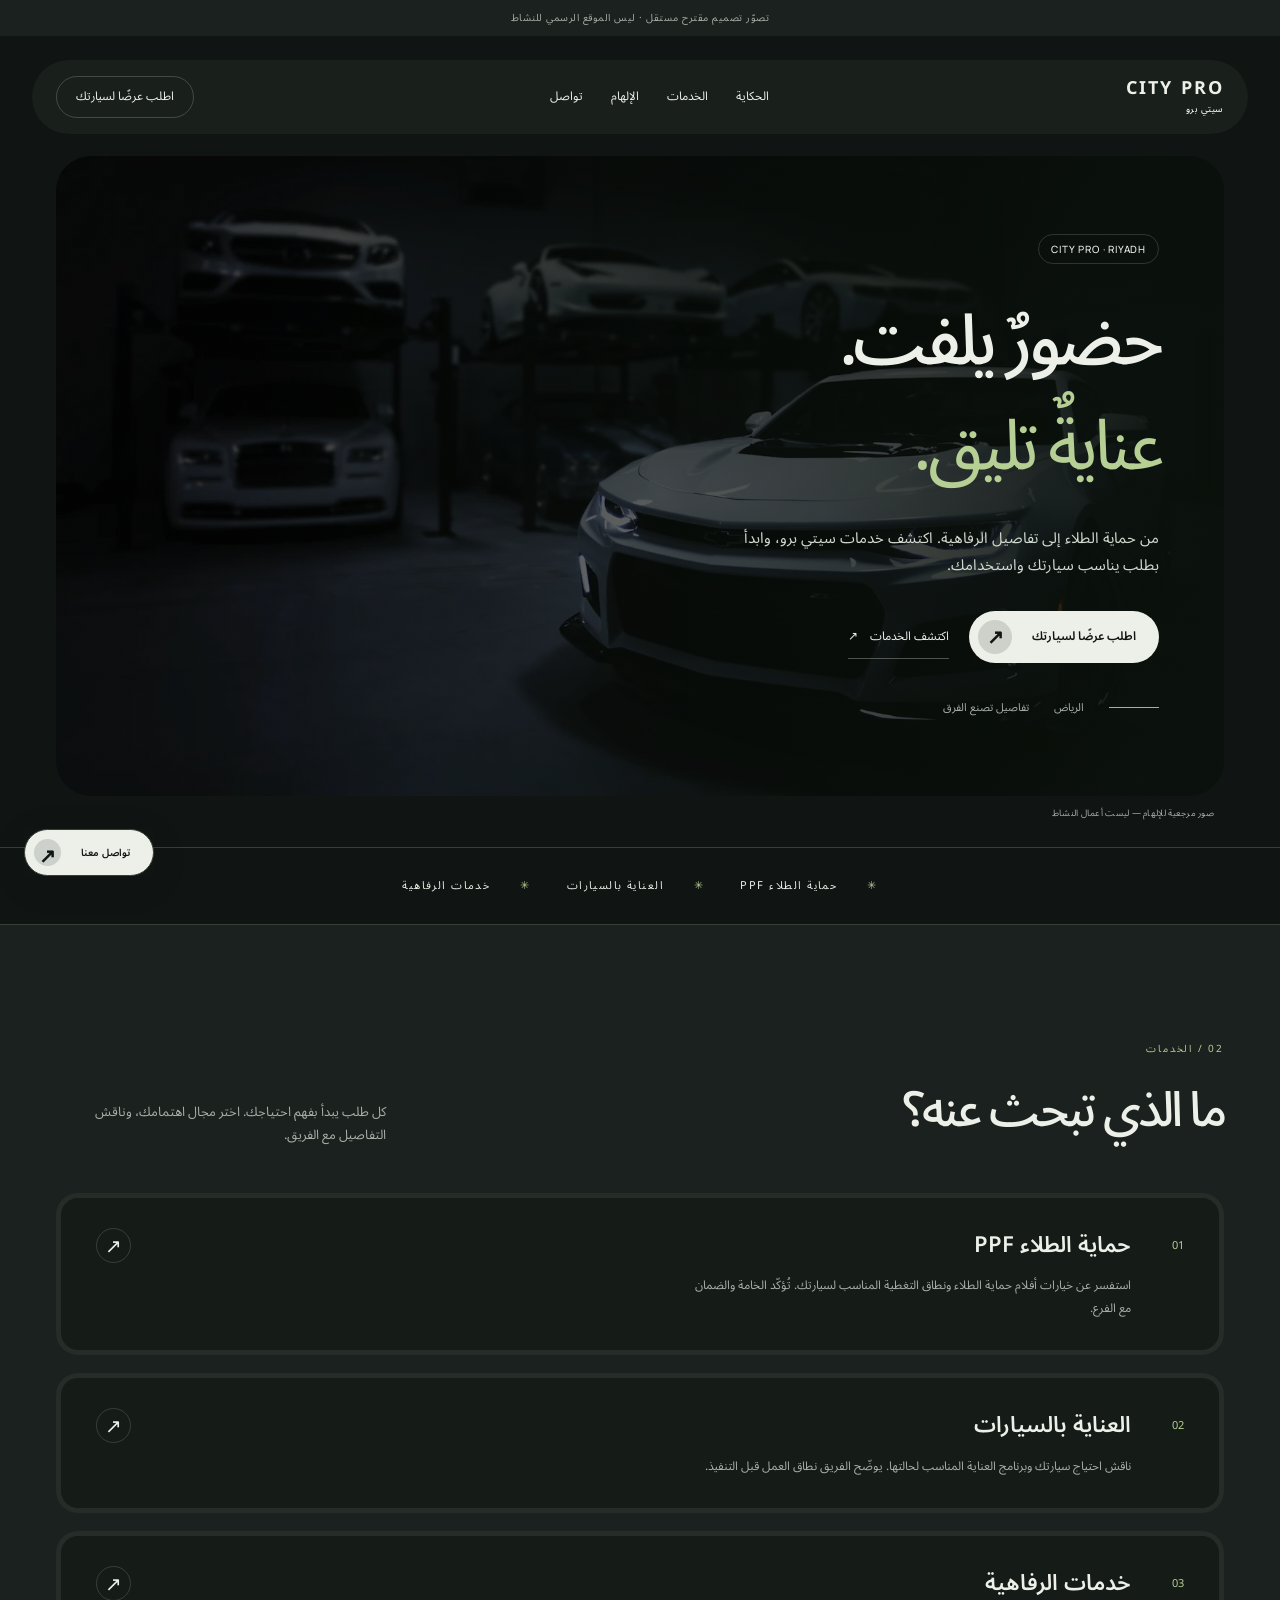
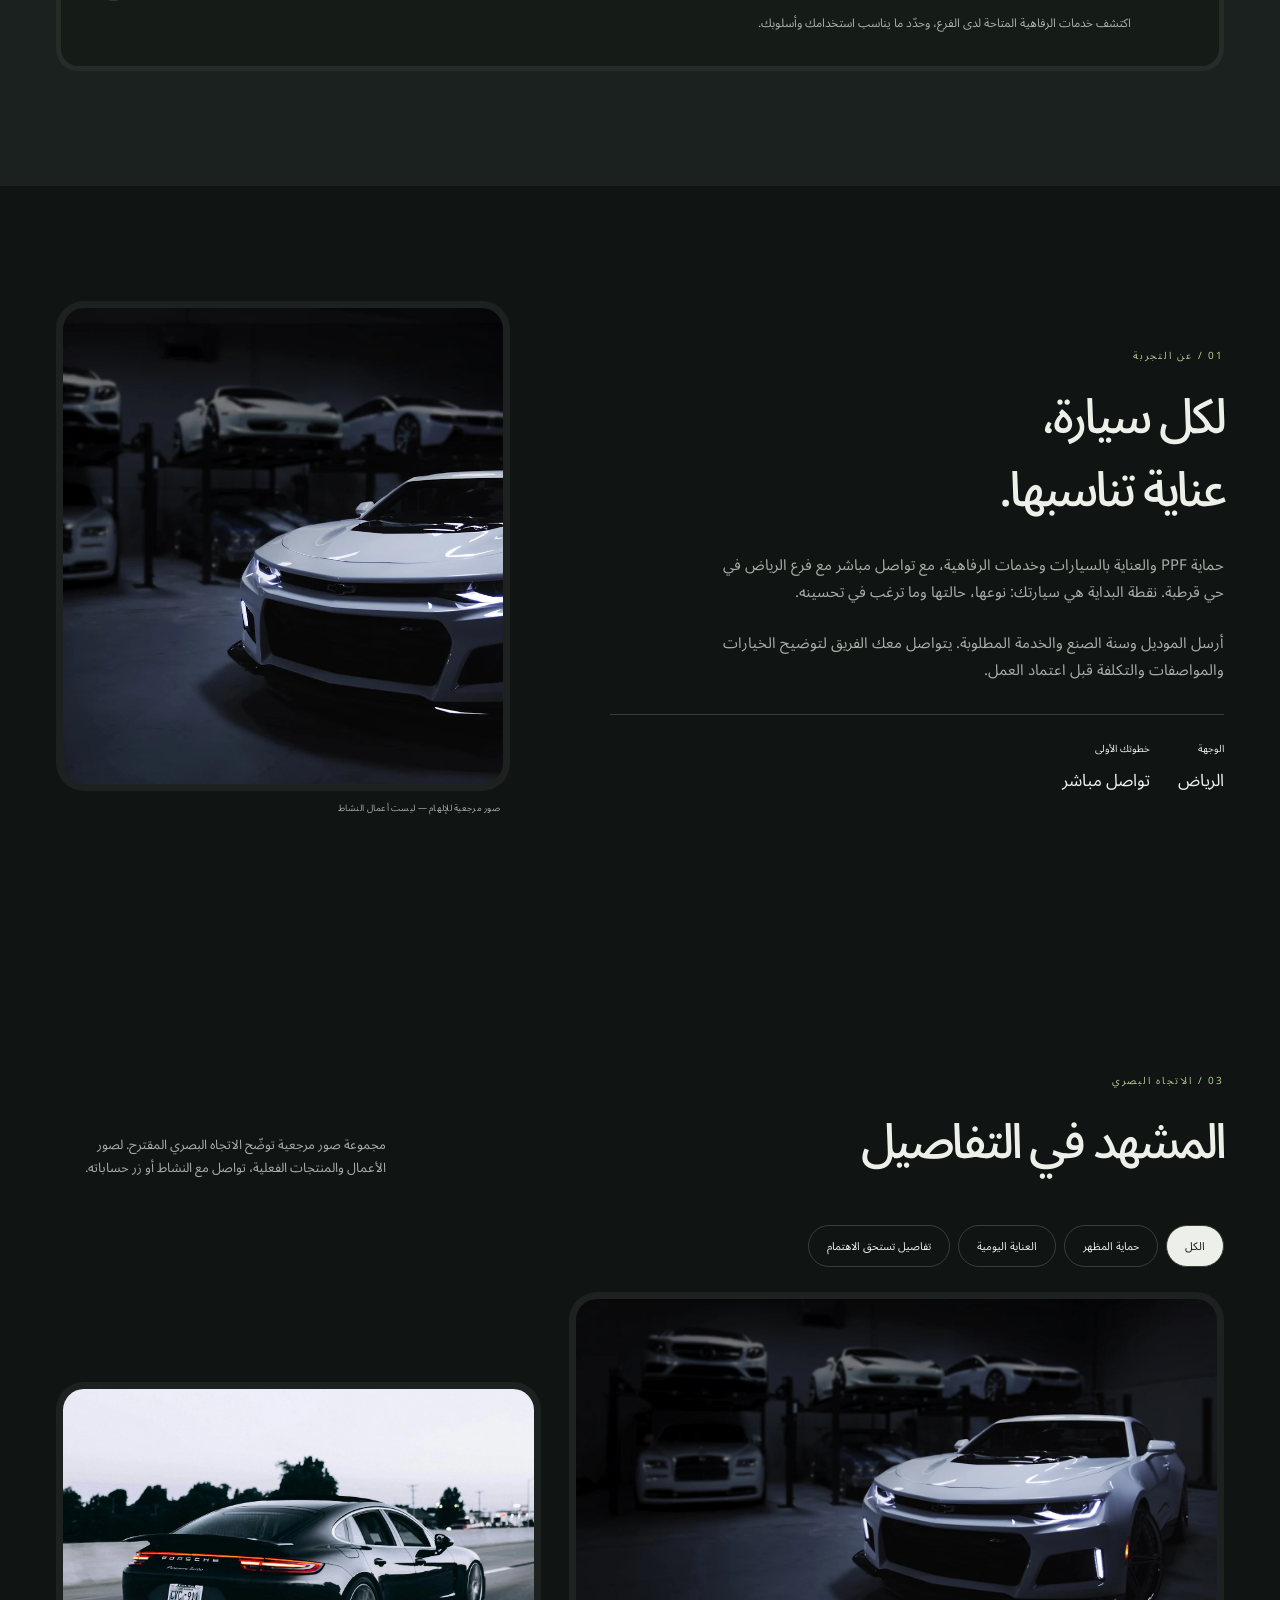
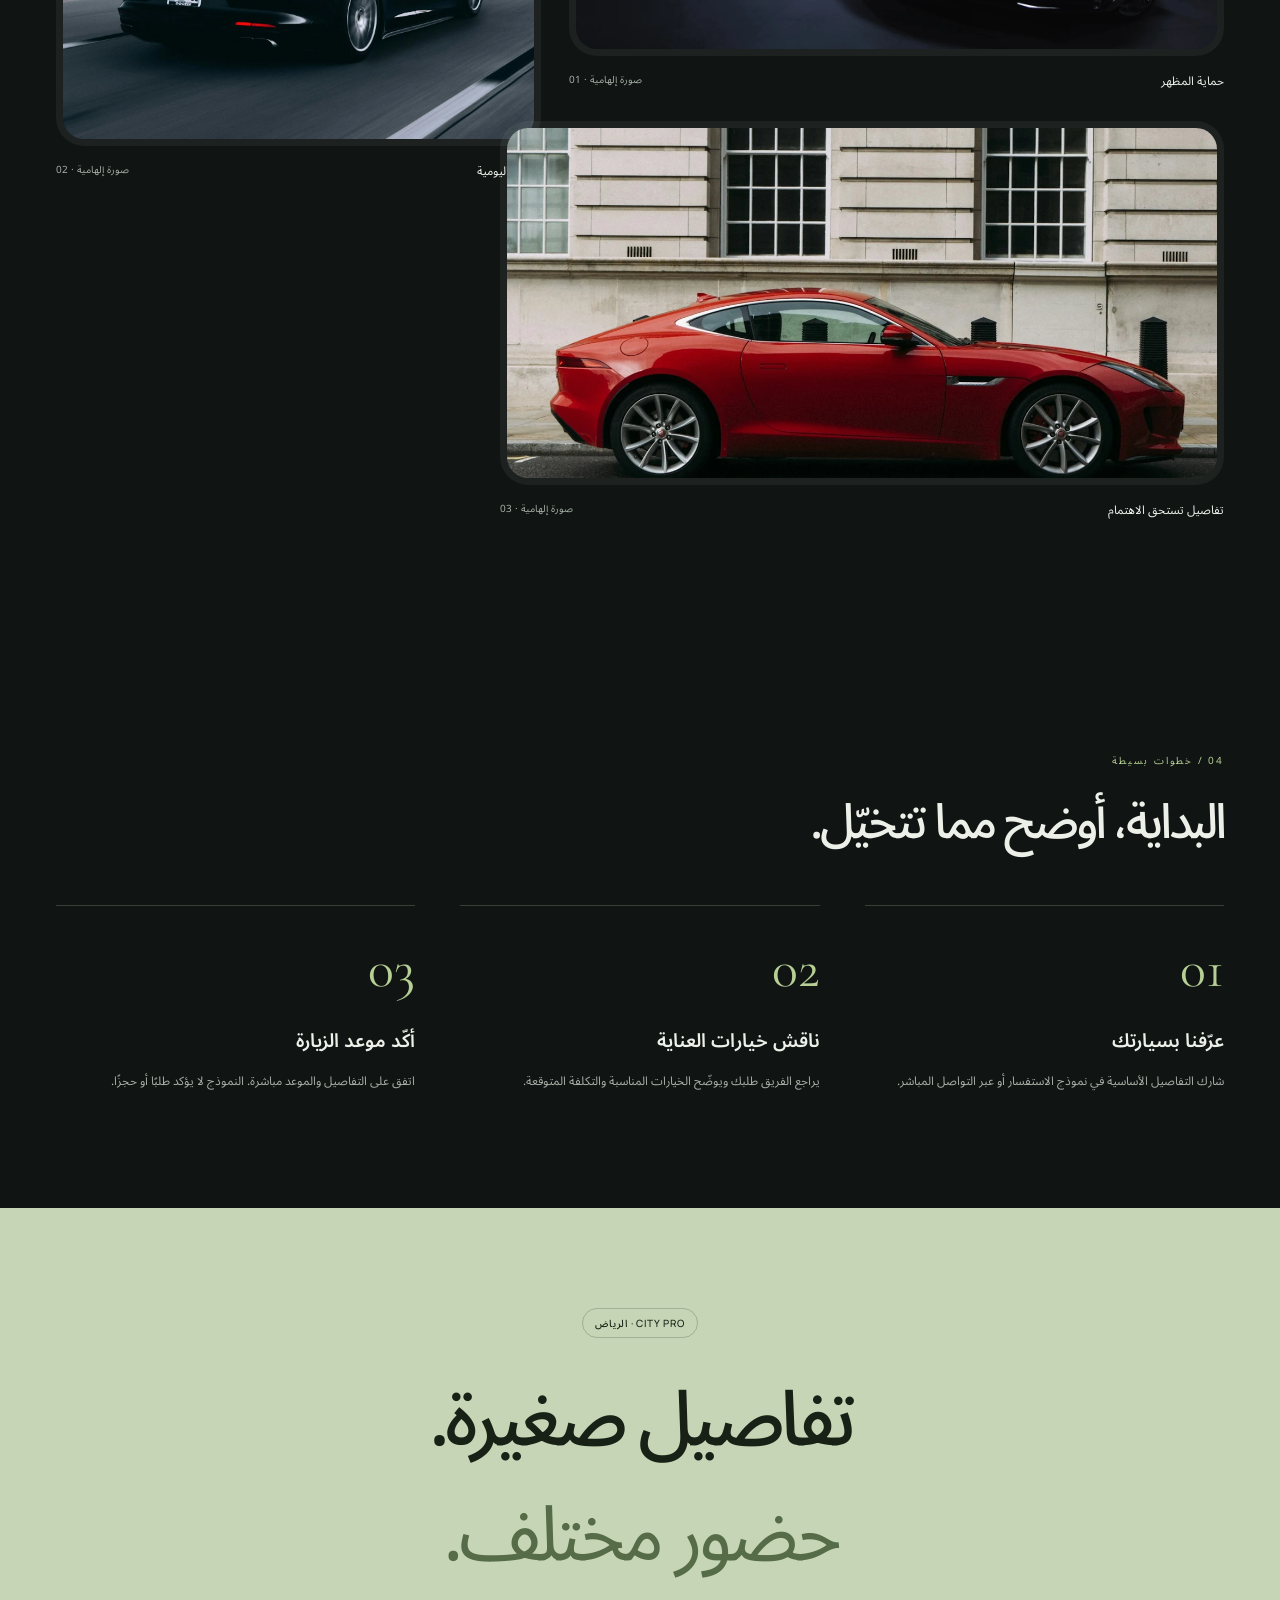
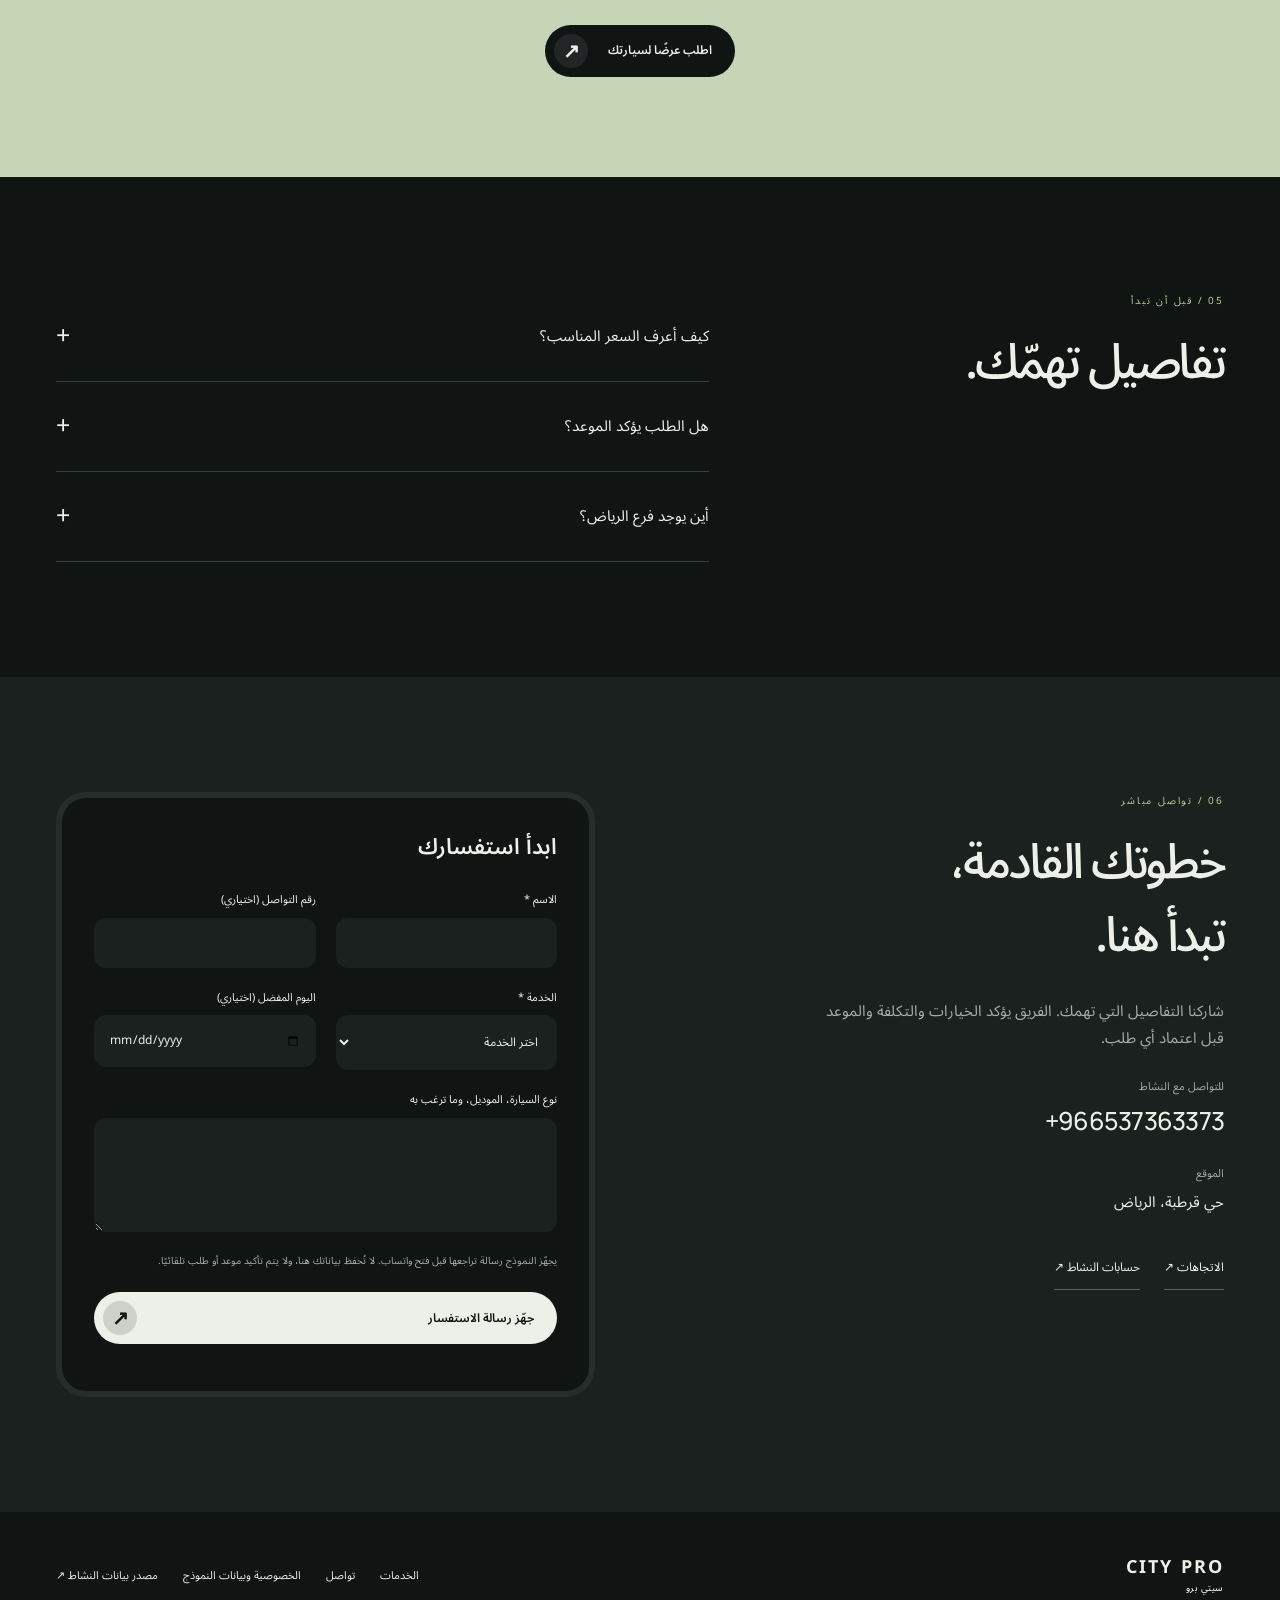
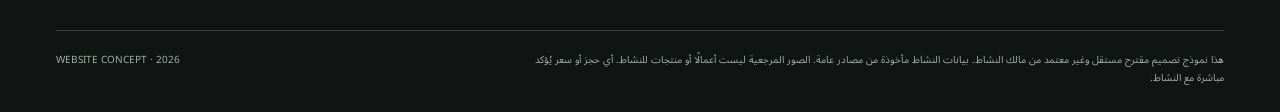
==== index.html @ cb714beb "Build premium independent website concept" ====
<!doctype html><html lang="ar" dir="rtl"><head><meta charset="utf-8"><meta name="viewport" content="width=device-width,initial-scale=1"><meta name="robots" content="noindex,nofollow"><title>سيتي برو | الرياض — تصور الموقع</title><meta name="description" content="من حماية الطلاء إلى تفاصيل الرفاهية. اكتشف خدمات سيتي برو، وابدأ بطلب يناسب سيارتك واستخدامك."><meta name="theme-color" content="#f2eee7"><meta property="og:title" content="سيتي برو — تصور الموقع"><meta property="og:description" content="من حماية الطلاء إلى تفاصيل الرفاهية. اكتشف خدمات سيتي برو، وابدأ بطلب يناسب سيارتك واستخدامك."><meta property="og:image" content="https://az212z.github.io/citypro-riyadh/assets/car-black.webp"><link rel="icon" href="favicon.svg" type="image/svg+xml"><link rel="stylesheet" href="style.css"><script src="app.js" defer></script></head><body class="city" dir="rtl"><a class="skip" href="#main">انتقل للمحتوى</a><div class="preview">تصوّر تصميم مقترح مستقل · ليس الموقع الرسمي للنشاط</div><header class="nav"><a class="brand" href="./">CITY PRO<small>سيتي برو</small></a><nav class="links" id="site-menu" aria-label="القائمة الرئيسية"><a href="#about">الحكاية</a><a href="#services">الخدمات</a><a href="#gallery">الإلهام</a><a href="#contact">تواصل</a></nav><a class="nav-cta" href="#contact">اطلب عرضًا لسيارتك</a><button class="menu-toggle" aria-label="القائمة" aria-controls="site-menu" aria-expanded="false"><span></span><span></span></button></header><main id="main"><section class="hero wrap"><div class="cinema"><img src="assets/car-black.webp" alt="صور مرجعية للإلهام — ليست أعمال النشاط" width="1600" height="945" fetchpriority="high"><div class="hero-copy"><span class="eyebrow">CITY PRO · RIYADH</span><h1>حضورٌ يلفت.<br><em>عنايةٌ تليق.</em></h1><p>من حماية الطلاء إلى تفاصيل الرفاهية. اكتشف خدمات سيتي برو، وابدأ بطلب يناسب سيارتك واستخدامك.</p><div class="actions"><a class="button " href="#contact" >اطلب عرضًا لسيارتك<span class="arrow" aria-hidden="true">↗</span></a><a class="text-link" href="#services">اكتشف الخدمات<span aria-hidden="true">↗</span></a></div><div class="hero-index">الرياض<span>تفاصيل تصنع الفرق</span></div></div></div><small class="image-note">صور مرجعية للإلهام — ليست أعمال النشاط</small></section><div class="ticker"><span>حماية الطلاء PPF</span><span>العناية بالسيارات</span><span>خدمات الرفاهية</span></div><section class="section services" id="services"><div class="wrap"><div class="section-head reveal"><div><span class="section-no">02 / الخدمات</span><h2>ما الذي تبحث عنه؟</h2></div><p>كل طلب يبدأ بفهم احتياجك. اختر مجال اهتمامك، وناقش التفاصيل مع الفريق.</p></div><div class="service-list"><div class="service-shell reveal"><a class="service-card" href="#contact" data-service="حماية الطلاء PPF"><span class="service-num">01</span><div><h3>حماية الطلاء PPF</h3><p>استفسر عن خيارات أفلام حماية الطلاء ونطاق التغطية المناسب لسيارتك. تُؤكّد الخامة والضمان مع الفرع.</p></div><span class="service-go" aria-hidden="true">↗</span></a></div><div class="service-shell reveal"><a class="service-card" href="#contact" data-service="العناية بالسيارات"><span class="service-num">02</span><div><h3>العناية بالسيارات</h3><p>ناقش احتياج سيارتك وبرنامج العناية المناسب لحالتها. يوضّح الفريق نطاق العمل قبل التنفيذ.</p></div><span class="service-go" aria-hidden="true">↗</span></a></div><div class="service-shell reveal"><a class="service-card" href="#contact" data-service="خدمات الرفاهية"><span class="service-num">03</span><div><h3>خدمات الرفاهية</h3><p>اكتشف خدمات الرفاهية المتاحة لدى الفرع، وحدّد ما يناسب استخدامك وأسلوبك.</p></div><span class="service-go" aria-hidden="true">↗</span></a></div></div></div></section><section class="section wrap about" id="about"><div class="about-copy reveal"><span class="section-no">01 / عن التجربة</span><h2>لكل سيارة،<br>عناية تناسبها.</h2><p>حماية PPF والعناية بالسيارات وخدمات الرفاهية، مع تواصل مباشر مع فرع الرياض في حي قرطبة. نقطة البداية هي سيارتك: نوعها، حالتها وما ترغب في تحسينه.</p><p>أرسل الموديل وسنة الصنع والخدمة المطلوبة. يتواصل معك الفريق لتوضيح الخيارات والمواصفات والتكلفة قبل اعتماد العمل.</p><div class="micro"><div>الوجهة<span>الرياض</span></div><div>خطوتك الأولى<span>تواصل مباشر</span></div></div></div><div class="reveal"><div class="bezel about-image"><div class="frame"><img src="assets/car-black.webp" alt="صور مرجعية للإلهام — ليست أعمال النشاط" width="1600" height="1100" loading=lazy decoding="async"></div></div><small class="image-note">صور مرجعية للإلهام — ليست أعمال النشاط</small></div></section><section class="section wrap" id="gallery"><div class="section-head reveal"><div><span class="section-no">03 / الاتجاه البصري</span><h2>المشهد في التفاصيل</h2></div><p>مجموعة صور مرجعية توضّح الاتجاه البصري المقترح. لصور الأعمال والمنتجات الفعلية، تواصل مع النشاط أو زر حساباته.</p></div><div class="gallery-filter"><button class="filter" data-filter="all" aria-pressed="true">الكل</button><button class="filter" data-filter="0" aria-pressed="false">حماية المظهر</button><button class="filter" data-filter="1" aria-pressed="false">العناية اليومية</button><button class="filter" data-filter="2" aria-pressed="false">تفاصيل تستحق الاهتمام</button></div><div class="gallery-grid"><article class="gallery-card reveal" data-category="0"><button type="button" data-lightbox data-caption="حماية المظهر" aria-label="تكبير صورة حماية المظهر"><img src="assets/car-black.webp" alt="حماية المظهر — صور مرجعية للإلهام — ليست أعمال النشاط" width="1600" height="1100" loading="lazy" decoding="async"></button><div class="gallery-caption">حماية المظهر<span>صورة إلهامية · 01</span></div></article><article class="gallery-card reveal" data-category="1"><button type="button" data-lightbox data-caption="العناية اليومية" aria-label="تكبير صورة العناية اليومية"><img src="assets/car-road.webp" alt="العناية اليومية — صور مرجعية للإلهام — ليست أعمال النشاط" width="1600" height="1100" loading="lazy" decoding="async"></button><div class="gallery-caption">العناية اليومية<span>صورة إلهامية · 02</span></div></article><article class="gallery-card reveal" data-category="2"><button type="button" data-lightbox data-caption="تفاصيل تستحق الاهتمام" aria-label="تكبير صورة تفاصيل تستحق الاهتمام"><img src="assets/car-detail.webp" alt="تفاصيل تستحق الاهتمام — صور مرجعية للإلهام — ليست أعمال النشاط" width="1600" height="1100" loading="lazy" decoding="async"></button><div class="gallery-caption">تفاصيل تستحق الاهتمام<span>صورة إلهامية · 03</span></div></article></div></section><section class="section wrap"><div class="section-head reveal"><div><span class="section-no">04 / خطوات بسيطة</span><h2>البداية، أوضح مما تتخيّل.</h2></div></div><div class="process-grid"><article class="step reveal"><strong>01</strong><h3>عرّفنا بسيارتك</h3><p>شارك التفاصيل الأساسية في نموذج الاستفسار أو عبر التواصل المباشر.</p></article><article class="step reveal"><strong>02</strong><h3>ناقش خيارات العناية</h3><p>يراجع الفريق طلبك ويوضّح الخيارات المناسبة والتكلفة المتوقعة.</p></article><article class="step reveal"><strong>03</strong><h3>أكّد موعد الزيارة</h3><p>اتفق على التفاصيل والموعد مباشرة. النموذج لا يؤكد طلبًا أو حجزًا.</p></article></div></section><section class="statement"><div class="wrap reveal"><span class="eyebrow">CITY PRO · الرياض</span><h2>تفاصيل صغيرة.<br><em>حضور مختلف.</em></h2><a class="button " href="#contact" >اطلب عرضًا لسيارتك<span class="arrow" aria-hidden="true">↗</span></a></div></section><section class="section wrap faq" id="questions"><div class="reveal"><span class="section-no">05 / قبل أن تبدأ</span><h2>تفاصيل تهمّك.</h2></div><div class="reveal"><details><summary>كيف أعرف السعر المناسب؟</summary><p>أرسل نوع السيارة والموديل والخدمة المطلوبة. يعتمد عرض السعر على حالة السيارة ونطاق العمل والخامات.</p></details><details><summary>هل الطلب يؤكد الموعد؟</summary><p>الطلب يبدأ محادثة مع الفريق فقط. يُؤكد الموعد والتكلفة من الفرع قبل الزيارة.</p></details><details><summary>أين يوجد فرع الرياض؟</summary><p>في حي قرطبة بالرياض. استخدم رابط الاتجاهات أو تواصل مع الفريق لتأكيد نقطة الوصول.</p></details></div></section><section class="section contact" id="contact"><div class="wrap contact-grid"><div class="contact-copy reveal"><span class="section-no">06 / تواصل مباشر</span><h2>خطوتك القادمة،<br>تبدأ هنا.</h2><p>شاركنا التفاصيل التي تهمك. الفريق يؤكد الخيارات والتكلفة والموعد قبل اعتماد أي طلب.</p><div class="contact-line"><small>للتواصل مع النشاط</small><a class="phone" href="tel:+966537363373">+966537363373</a></div><div class="contact-line"><small>الموقع</small>حي قرطبة، الرياض</div><div class="contact-meta"><a class="text-link" href="https://www.google.com/maps/search/?api=1&query=%D8%B3%D9%8A%D8%AA%D9%8A%20%D8%A8%D8%B1%D9%88%20%D8%AD%D9%8A%20%D9%82%D8%B1%D8%B7%D8%A8%D8%A9%D8%8C%20%D8%A7%D9%84%D8%B1%D9%8A%D8%A7%D8%B6" target="_blank" rel="noopener noreferrer">الاتجاهات ↗</a><a class="text-link" href="https://linktr.ee/citypro" target="_blank" rel="noopener noreferrer">حسابات النشاط ↗</a></div></div><div class="form-shell"><form data-phone="966537363373" data-business="سيتي برو"><h3>ابدأ استفسارك</h3><div class="form-fields"><label class="field">الاسم *<input name="name" autocomplete="name" required maxlength="80"></label><label class="field">رقم التواصل (اختياري)<input name="phone" type="tel" autocomplete="tel" inputmode="tel" maxlength="25" pattern="[+0-9٠-٩ ()-]{7,25}"></label><label class="field">الخدمة *<select name="service" required><option value="">اختر الخدمة</option><option>حماية الطلاء PPF</option><option>العناية بالسيارات</option><option>خدمات الرفاهية</option><option>أحتاج مساعدة في الاختيار</option></select></label><label class="field">اليوم المفضل (اختياري)<input type="date" name="date"></label><label class="field full">نوع السيارة، الموديل، وما ترغب به<textarea name="details" maxlength="1500" rows="4"></textarea></label></div><p class="form-note">يجهّز النموذج رسالة تراجعها قبل فتح واتساب. لا تُحفظ بياناتك هنا، ولا يتم تأكيد موعد أو طلب تلقائيًا.</p><button class="button form-submit" type="submit">جهّز رسالة الاستفسار<span class="arrow" aria-hidden="true">↗</span></button><p class="form-feedback" role="status" aria-live="polite"></p><div class="form-result" hidden><p class="message-preview" style="white-space:pre-line"></p><a class="button " href="https://wa.me/966537363373" target="_blank" rel="noopener noreferrer">فتح واتساب<span class="arrow" aria-hidden="true">↗</span></a></div></form></div></div></section></main><footer class="footer wrap"><div class="footer-top"><a class="brand" href="./">CITY PRO<small>سيتي برو</small></a><div class="footer-links"><a href="#services">الخدمات</a><a href="#contact">تواصل</a><a href="privacy.html">الخصوصية وبيانات النموذج</a><a href="https://linktr.ee/citypro" target="_blank" rel="noopener noreferrer">مصدر بيانات النشاط ↗</a></div></div><div class="footer-bottom"><p>هذا نموذج تصميم مقترح مستقل وغير معتمد من مالك النشاط. بيانات النشاط مأخوذة من مصادر عامة. الصور المرجعية ليست أعمالًا أو منتجات للنشاط. أي حجز أو سعر يُؤكد مباشرة مع النشاط.</p><span>WEBSITE CONCEPT · 2026</span></div></footer><div class="floating-contact"><a class="button " href="#contact" >تواصل معنا<span class="arrow" aria-hidden="true">↗</span></a></div><dialog class="lightbox" aria-label="عرض الصورة"><div class="lightbox-top"><span class="lightbox-label"></span><button class="close-dialog" aria-label="إغلاق">×</button></div><img alt=""></dialog></body></html>
---- style.css ----
@import url('assets/fonts/manrope.css');@import url('assets/fonts/arabic.css');@import url('assets/fonts/serif.css');
:root{--bg:#f6f3eb;--fg:#272b25;--muted:#65695e;--accent:#52634a;--surface:#eeece3;--line:#d4d7c8;--radius:32px;--body:'Manrope','Noto Sans Arabic',sans-serif;--heading:'Cormorant Garamond','Noto Sans Arabic',serif;--ease:cubic-bezier(.22,.68,0,1.02)}
*{box-sizing:border-box}html{scroll-behavior:smooth;scroll-padding-top:110px}body{margin:0;background:var(--bg);color:var(--fg);font:15px/1.8 var(--body);overflow-x:clip}body[dir=rtl]{font-family:'Noto Sans Arabic',sans-serif}button,input,textarea,select{font:inherit}button,a,input,select,textarea{-webkit-tap-highlight-color:transparent}a{color:inherit;text-decoration:none}img{display:block;max-width:100%;width:100%;height:100%;object-fit:cover}button{cursor:pointer;color:inherit}a,button{touch-action:manipulation}button:disabled{opacity:.5;cursor:default}::selection{background:var(--accent);color:var(--bg)}:focus-visible{outline:3px solid var(--accent);outline-offset:5px}h1,h2,h3,p{margin:0}h1,h2{font-family:var(--heading);font-weight:500;line-height:1.02;letter-spacing:-.045em}h1{font-size:clamp(60px,6.6vw,110px)}h2{font-size:clamp(42px,4.5vw,72px)}h3{font-size:22px;font-weight:600;line-height:1.6}em{font-weight:400;color:var(--accent)}[dir=rtl] h1,[dir=rtl] h2{font-family:'Noto Sans Arabic',sans-serif;letter-spacing:-.065em;font-weight:500;line-height:1.5}[dir=rtl] h1{font-size:clamp(44px,5vw,78px)}[dir=rtl] h2{font-size:clamp(32px,3.8vw,57px)}[dir=rtl] em{font-style:normal}p{color:var(--muted)}small{font-size:11px}.wrap{width:min(1280px,calc(100% - 112px));margin-inline:auto}.skip{position:fixed;top:-80px;left:20px;z-index:30;background:var(--fg);color:var(--bg);padding:12px}.skip:focus{top:20px}.preview{padding:9px 24px;text-align:center;font-size:10px;letter-spacing:.05em;background:var(--surface);color:var(--muted)}.nav{position:relative;z-index:10;display:flex;align-items:center;justify-content:space-between;gap:24px;width:min(1320px,calc(100% - 64px));margin:24px auto 0;padding:16px 24px;border-radius:50px;background:color-mix(in srgb,var(--surface) 82%,transparent)}.brand{font-size:18px;font-weight:700;letter-spacing:.12em;line-height:1.2;display:flex;flex-direction:column;gap:5px}.brand small{font-size:9px;font-weight:500;letter-spacing:.06em}.links{display:flex;gap:28px;font-size:12px}.links a{position:relative}.links a:after{content:'';position:absolute;bottom:0;inset-inline-start:0;width:0;height:1px;background:var(--fg);transition:width .3s var(--ease)}.links a:hover:after{width:100%}.nav-cta{font-size:12px;padding:9px 19px;border:1px solid color-mix(in srgb,var(--fg) 20%,transparent);border-radius:30px}.menu-toggle{display:none;width:46px;height:46px;background:transparent;border:0;padding:12px}.menu-toggle span{display:block;height:1px;background:var(--fg);margin:6px 0;transition:transform .4s var(--ease)}.menu-toggle[aria-expanded=true] span:first-child{transform:translateY(3.5px) rotate(45deg)}.menu-toggle[aria-expanded=true] span:last-child{transform:translateY(-3.5px) rotate(-45deg)}.hero{position:relative;padding:70px 0 90px}.eyebrow{display:inline-block;font:500 10px/1.6 var(--body);letter-spacing:.2em;text-transform:uppercase;padding:6px 12px;border:1px solid color-mix(in srgb,var(--fg) 16%,transparent);border-radius:50px;margin-bottom:25px}[dir=rtl] .eyebrow{letter-spacing:.08em}.hero p{max-width:430px;margin-top:25px;font-size:15px}.actions{display:flex;gap:20px;align-items:center;flex-wrap:wrap;margin-top:32px}.button{display:inline-flex;align-items:center;justify-content:space-between;gap:20px;background:var(--fg);color:var(--bg);padding:9px 9px 9px 23px;border:0;border-radius:50px;font-size:12px;font-weight:600;min-height:50px;transition:transform .45s var(--ease),background .45s var(--ease)}[dir=rtl] .button{padding:9px 23px 9px 9px}.button .arrow{display:grid;place-items:center;border-radius:50%;width:34px;height:34px;background:color-mix(in srgb,var(--bg) 14%,transparent);font-size:20px;transition:transform .45s var(--ease)}.button:hover .arrow{transform:translate(2px,-2px)}.button:active{transform:scale(.97)}.text-link{font-size:12px;display:inline-flex;align-items:center;gap:12px;min-height:44px;border-bottom:1px solid color-mix(in srgb,var(--fg) 30%,transparent)}.bezel{padding:7px;background:color-mix(in srgb,var(--fg) 6%,transparent);border-radius:var(--radius)}.bezel .frame{border-radius:calc(var(--radius) - 7px);overflow:hidden;position:relative;height:100%}.hero-image{position:relative;min-width:0}.image-note{font-size:9px;letter-spacing:.03em;margin-top:10px;color:var(--muted);display:block}.hero-index{font-size:11px;color:var(--muted);margin-top:35px;display:flex;gap:25px;align-items:center}.hero-index:before{content:'';width:50px;height:1px;background:currentColor}.seal{position:absolute;width:116px;height:116px;border-radius:50%;display:flex;align-items:center;justify-content:center;text-align:center;font-size:10px;line-height:1.8;letter-spacing:.1em;background:var(--bg);color:var(--fg);z-index:2;bottom:25px;inset-inline-start:-35px;border:7px solid var(--surface)}.ticker{display:flex;gap:36px;justify-content:center;flex-wrap:wrap;padding:28px 30px;border-block:1px solid var(--line);font-size:11px;letter-spacing:.13em}.ticker span:before{content:'✳';margin-inline-end:30px;color:var(--accent)}.section{padding-block:115px}.section-head{display:flex;justify-content:space-between;align-items:end;gap:45px;margin-bottom:45px}.section-head p{max-width:330px;font-size:13px}.section-no{display:block;font-size:10px;letter-spacing:.18em;color:var(--accent);margin-bottom:17px}.about{display:grid;grid-template-columns:1fr 1fr;gap:100px;align-items:center}.about-copy p{margin-top:24px;max-width:510px}.about-image{height:560px}.about .micro{display:flex;gap:28px;margin-top:30px;padding-top:25px;border-top:1px solid var(--line);font-size:10px}.about .micro span{display:block;font-size:17px;color:var(--fg);margin-top:8px}.services{background:var(--surface)}.service-list{display:grid;grid-template-columns:1fr 1fr;gap:18px}.service-shell{padding:5px;background:color-mix(in srgb,var(--fg) 5%,transparent);border-radius:22px}.service-card{padding:30px;background:var(--bg);border-radius:17px;display:grid;grid-template-columns:35px 1fr 35px;gap:18px;align-items:start;height:100%;transition:transform .5s var(--ease)}.service-card:hover{transform:translateY(-4px)}.service-card p{margin-top:12px;font-size:12px;line-height:1.9;max-width:450px}.service-num{font-size:11px;color:var(--accent);padding-top:8px}.service-go{width:35px;height:35px;border:1px solid var(--line);border-radius:50%;display:grid;place-items:center;font-size:20px}.service-tags{display:flex;flex-wrap:wrap;gap:8px;margin-top:20px}.service-tags span{border:1px solid var(--line);border-radius:25px;padding:5px 12px;font-size:10px}.gallery-filter{display:flex;gap:8px;flex-wrap:wrap;margin-bottom:25px}.filter{border:1px solid var(--line);background:transparent;padding:9px 18px;border-radius:30px;font-size:11px;min-height:42px}.filter[aria-pressed=true]{background:var(--fg);color:var(--bg)}.gallery-grid{display:grid;grid-template-columns:1.15fr .85fr;gap:28px;align-items:start}.gallery-card:nth-child(2){margin-top:90px}.gallery-card:nth-child(3){grid-column:1/-1;width:62%;margin-top:-90px}.gallery-card button{border:0;display:block;width:100%;padding:7px;background:color-mix(in srgb,var(--fg) 6%,transparent);border-radius:var(--radius);position:relative}.gallery-card img{height:410px;border-radius:calc(var(--radius) - 7px);transition:transform .8s var(--ease)}.gallery-card button:hover img{transform:scale(.98)}.gallery-card:nth-child(3) img{height:380px}.gallery-caption{display:flex;justify-content:space-between;gap:12px;margin-top:15px;font-size:12px}.gallery-caption span{color:var(--muted);font-size:10px}.gallery-grid.filtered{grid-template-columns:1fr}.gallery-grid.filtered .gallery-card{margin:0;width:100%;grid-column:auto}.gallery-card[hidden]{display:none}.statement{padding:100px 0;text-align:center;background:var(--fg);color:var(--bg)}.statement .eyebrow{border-color:color-mix(in srgb,var(--bg) 20%,transparent);color:var(--bg)}.statement h2{font-size:clamp(45px,6vw,100px)}.statement em{color:color-mix(in srgb,var(--bg) 60%,var(--accent))}.statement .button{background:var(--bg);color:var(--fg);margin-top:32px}.statement .button .arrow{background:color-mix(in srgb,var(--fg) 8%,transparent)}.process-grid{display:grid;grid-template-columns:repeat(3,1fr);gap:45px}.step{padding-top:30px;border-top:1px solid var(--line)}.step strong{font:400 54px var(--heading);color:var(--accent)}.step h3{margin-top:25px;font-size:19px}.step p{font-size:12px;margin-top:15px}.faq{display:grid;grid-template-columns:.8fr 1.2fr;gap:80px}.faq details{border-bottom:1px solid var(--line);padding:22px 0}.faq summary{cursor:pointer;list-style:none;display:flex;justify-content:space-between;align-items:center;gap:20px;font-size:15px}.faq summary::-webkit-details-marker{display:none}.faq summary:after{content:'+';font-size:25px;font-weight:300}.faq details[open] summary:after{content:'−'}.faq details p{padding-top:17px;font-size:12px;max-width:540px}.contact{background:var(--surface)}.contact-grid{display:grid;grid-template-columns:1fr 1fr;gap:90px;align-items:start}.contact-copy>p{margin-top:25px;max-width:410px}.contact-line{display:block;margin-top:25px;font-size:15px}.contact-line small{display:block;color:var(--muted);margin-bottom:6px}.phone{font:500 25px var(--body);letter-spacing:-.03em;display:inline-block;direction:ltr}.contact-meta{display:flex;gap:24px;margin-top:30px}.form-shell{padding:6px;border-radius:30px;background:color-mix(in srgb,var(--fg) 6%,transparent)}form{padding:32px;background:var(--bg);border-radius:24px}form h3{margin-bottom:25px}.form-fields{display:grid;grid-template-columns:1fr 1fr;gap:20px}.field{display:flex;flex-direction:column;gap:8px;font-size:11px}.field.full{grid-column:1/-1}input,select,textarea{width:100%;min-width:0;color:var(--fg);background:var(--surface);border:1px solid transparent;padding:13px 14px;border-radius:12px;font-size:12px;min-height:48px}textarea{resize:vertical;min-height:108px}input:focus,select:focus,textarea:focus{border-color:var(--accent);outline:0}.form-note{font-size:10px;margin-top:20px;line-height:1.8}.form-submit{width:100%;margin-top:22px}.form-feedback{font-size:11px;margin-top:15px}.form-result{margin-top:16px;padding:16px;background:var(--surface);border-radius:14px}.form-result p{font-size:11px;margin-bottom:10px}.footer{padding:45px 0 25px}.footer-top{display:flex;justify-content:space-between;align-items:center;padding-bottom:35px;gap:30px}.footer-links{display:flex;gap:25px;font-size:11px;flex-wrap:wrap}.footer-bottom{border-top:1px solid var(--line);padding-top:20px;font-size:10px;display:flex;justify-content:space-between;gap:35px;color:var(--muted)}.footer-bottom p{max-width:700px}.floating-contact{position:fixed;bottom:24px;inset-inline-end:24px;z-index:9;box-shadow:0 8px 40px #00000013}.floating-contact .button{min-height:44px;font-size:10px;border:1px solid var(--line)}.floating-contact .arrow{height:27px;width:27px}.lightbox{border:0;background:var(--bg);color:var(--fg);padding:15px;max-width:min(1000px,92vw);border-radius:24px;max-height:92dvh}.lightbox::backdrop{background:#000b;backdrop-filter:blur(12px)}.lightbox img{max-height:72dvh;object-fit:contain;width:auto;margin:auto;border-radius:14px}.lightbox-top{display:flex;justify-content:space-between;align-items:center;gap:24px;margin-bottom:12px;font-size:12px}.close-dialog{width:44px;height:44px;border-radius:50%;background:var(--surface);border:0;font-size:24px}.reveal{opacity:1;transform:none}.js-motion .reveal{opacity:0;transform:translateY(28px);transition:opacity .8s var(--ease),transform .8s var(--ease)}.js-motion .reveal.is-visible{opacity:1;transform:none}.legal{max-width:780px;margin:80px auto;padding:0 24px}.legal h1{font-size:42px;margin-bottom:35px}.legal h2{font-size:25px;margin:35px 0 15px}.legal p{margin-bottom:20px}.legal a{text-decoration:underline}
/* TASH: fashion editorial, portrait arch and oversized serif */
.tash{--bg:#f7f1e9;--fg:#34251e;--accent:#976a43;--surface:#eee4d8;--line:#d9ccbc;--radius:180px}.tash .hero-layout{display:grid;grid-template-columns:1.1fr .9fr;gap:75px;align-items:center}.tash .hero-image{height:590px}.tash .hero-image .frame{border-radius:260px 260px 35px 35px}.tash .hero-image.bezel{border-radius:267px 267px 42px 42px}.tash .about-image{height:550px;border-radius:35px}.tash .about-image .frame{border-radius:28px}.tash .gallery-card button{border-radius:26px}.tash .gallery-card img{border-radius:19px}.tash .hero h1{font-size:clamp(72px,7vw,112px)}
/* 1011: airy asymmetric salon magazine */
.eleven{--bg:#f6f5ef;--fg:#45483b;--accent:#8b7655;--surface:#e9e9df;--line:#d8d9cb;--radius:38px}.eleven .hero-top{display:flex;align-items:end;justify-content:space-between;gap:40px;margin-bottom:35px}.eleven .hero-top p{max-width:320px}.eleven .hero-mosaic{display:grid;grid-template-columns:1.65fr .65fr;gap:24px}.eleven .hero-image{height:430px}.eleven .hero-aside{display:flex;flex-direction:column;gap:20px}.eleven .hero-aside .bezel{height:320px}.eleven .hero-aside .small-caption{font-size:12px;color:var(--muted)}.eleven .about{grid-template-columns:.9fr 1.1fr}.eleven .about-image{height:450px}.eleven .gallery-card:nth-child(3){margin-top:-60px}
/* CITY PRO: full-bleed cinematic automotive */
.city{--bg:#101413;--fg:#edf0e9;--accent:#b6cf94;--surface:#1b211e;--muted:#a5afa6;--line:#364037;--radius:28px}.city .hero{margin-top:22px;padding:0}.city .cinema{min-height:640px;position:relative;display:flex;align-items:center;border-radius:35px;overflow:hidden;padding:65px}.city .cinema>img{position:absolute;inset:0;filter:brightness(.66)}.city .cinema:after{content:'';position:absolute;inset:0;background:linear-gradient(270deg,#0a110be6 5%,#0a110b22 85%)}.city .hero-copy{position:relative;z-index:1;max-width:650px}.city .hero p{color:#d1d9d0}.city .image-note{padding:0 10px 25px}.city .hero h1{font-size:clamp(48px,5.5vw,86px)}.city .service-list{grid-template-columns:1fr}.city .service-card{background:#151b17;padding:30px 35px}.city .about-image{height:490px}.city .about{grid-template-columns:1.15fr .85fr}.city .gallery-card img{height:350px}.city .statement{background:#c5d5b5;color:#172116}.city .statement em{color:#566b47}.city .statement .eyebrow{color:#172116}
/* FAKHAMA: architectural drawings and panoramic kitchen */
.kitchen{--bg:#f4efe5;--fg:#353123;--accent:#967347;--surface:#e9e1d2;--line:#d2c6af;--radius:20px}.kitchen .hero-top{display:grid;grid-template-columns:1fr .6fr;gap:70px;align-items:center;margin-bottom:45px}.kitchen .hero-image{height:470px}.kitchen .drawing-label{position:absolute;bottom:25px;inset-inline-start:25px;padding:15px 22px;background:var(--bg);border-radius:12px;font-size:11px}.kitchen .about-image{height:460px}.kitchen .service-list{grid-template-columns:1.3fr 1fr}.kitchen .service-shell:first-child{grid-row:span 2}.kitchen .service-shell:first-child .service-card{display:flex;flex-direction:column;justify-content:center;padding:48px}.kitchen .service-shell:first-child h3{font-size:30px}.kitchen .service-shell:first-child .service-go{margin-top:20px}
/* IBDAA: deep plum furniture gallery with offset image cards */
.ibdaa{--bg:#f3eeeb;--fg:#493a43;--accent:#8e5c68;--surface:#e9dfe0;--line:#d1c0c6;--radius:50px}.ibdaa .hero-layout{display:grid;grid-template-columns:1fr 1fr;gap:70px;align-items:center}.ibdaa .hero-stack{position:relative;padding-bottom:65px}.ibdaa .hero-image{height:490px;transform:rotate(-2deg)}.ibdaa .hero-small{position:absolute;bottom:0;inset-inline-start:-30px;width:54%;height:220px;transform:rotate(3deg);border-radius:30px}.ibdaa .hero-small .frame{border-radius:23px}.ibdaa .hero-stack .image-note{position:absolute;bottom:10px;inset-inline-end:0;max-width:140px}.ibdaa .about{direction:ltr}.ibdaa .about-copy{direction:rtl}.ibdaa .gallery-grid{grid-template-columns:1fr 1fr 1fr;gap:20px}.ibdaa .gallery-card:nth-child(n){margin:0;width:100%;grid-column:auto}.ibdaa .gallery-card:nth-child(2){margin-top:60px}.ibdaa .gallery-card img{height:430px}.ibdaa .gallery-caption{display:block}.ibdaa .gallery-caption span{display:block;margin-top:6px}
/* SOFT GLOW: silver automotive split, oversized wordmark */
.soft{--bg:#eaf0ef;--fg:#1b3432;--accent:#447b75;--surface:#dce7e3;--line:#bfceca;--radius:44px}.soft .hero-layout{display:grid;grid-template-columns:.8fr 1.2fr;gap:60px;align-items:center}.soft .hero-image{height:500px}.soft .wordmark{font:800 clamp(70px,12vw,190px)/1 var(--body);letter-spacing:-.075em;direction:ltr;text-align:center;color:#c6d7d1;margin-top:35px;user-select:none}.soft .hero{padding-bottom:35px}.soft .service-list{grid-template-columns:1fr}.soft .service-card{padding:35px}.soft .about-image{height:460px}.soft .statement{border-radius:60px;width:calc(100% - 64px);margin:auto}
/* SALLOUM: a portfolio cover with large rounded panorama */
.salloum{--bg:#eeeae0;--fg:#343c34;--accent:#79785e;--surface:#e0e0d2;--line:#c6cbb9;--radius:60px}.salloum .portfolio-hero{position:relative;padding-top:10px}.salloum .hero-copy{max-width:900px;margin:auto;text-align:center}.salloum .hero-copy p{margin:20px auto 0;max-width:540px}.salloum .hero-copy .actions{justify-content:center}.salloum .hero-image{height:460px;margin-top:45px}.salloum .folio-index{display:flex;justify-content:space-between;margin-top:18px;font-size:10px;letter-spacing:.14em}.salloum .about-image{border-radius:180px 180px 35px 35px}.salloum .about-image .frame{border-radius:173px 173px 28px 28px}.salloum .gallery-card:nth-child(3){width:75%}
/* SAFA: warm product-first home shop */
.safa{--bg:#fbf5e9;--fg:#334b3d;--accent:#b36c37;--surface:#f0e4d1;--line:#d9cdb5;--radius:35px}.safa .hero-layout{display:grid;grid-template-columns:1fr 1fr;gap:80px;align-items:center}.safa .product-stage{padding:35px 20px 25px;border-radius:240px 240px 40px 40px;background:var(--surface);position:relative}.safa .hero-image{height:410px}.safa .hero-image img{mix-blend-mode:multiply;object-fit:contain}.safa .stage-caption{display:flex;justify-content:space-between;margin:20px 10px 0;font-size:11px}.safa .hero .eyebrow{background:var(--surface);border-color:transparent}.safa .about-image{height:470px}.safa .gallery-grid{grid-template-columns:1fr 1fr}.safa .gallery-card:nth-child(3){width:100%;margin-top:0;grid-column:1/-1}.safa .gallery-card:nth-child(3) img{height:450px}
/* SAAD: burgundy film contact sheet, numbered editorial */
.saad{--bg:#f2ede7;--fg:#522a2e;--accent:#9b5e53;--surface:#e8ded6;--line:#d2bcb4;--radius:20px}.saad .hero-layout{display:grid;grid-template-columns:1.05fr .95fr;gap:60px;align-items:center}.saad .film-frame{padding:26px 12px;background:#422b2b;border-radius:24px;color:#f2ece4;transform:rotate(2deg)}.saad .hero-image{height:490px;border-radius:10px;overflow:hidden}.saad .film-meta{display:flex;justify-content:space-between;font-size:9px;letter-spacing:.18em;padding-top:16px}.saad .hero-copy .eyebrow{background:#e4d5cd}.saad .about-image{height:450px}.saad .service-list{grid-template-columns:1fr}.saad .service-card{padding:25px 35px}.saad .service-card p{max-width:700px}.saad .gallery-grid{grid-template-columns:1.2fr .8fr}.saad .statement{background:#522a2e;color:#f2ede7}
/* WAKNAH: hospitality panorama with inset reservation panel */
.waknah{--bg:#f2f0e8;--fg:#2f453b;--accent:#78866b;--surface:#e3e6dc;--line:#c9d0c0;--radius:34px}.waknah .hero{padding-top:32px}.waknah .stay-hero{position:relative;min-height:620px;display:flex;align-items:end;border-radius:35px;overflow:hidden;padding:40px}.waknah .stay-hero>img{position:absolute;inset:0;filter:brightness(.88)}.waknah .hero-copy{position:relative;background:var(--bg);padding:35px 45px;border-radius:28px;max-width:610px}.waknah .hero h1{font-size:clamp(42px,4.4vw,65px)}.waknah .hero p{font-size:12px;margin-top:10px}.waknah .hero .eyebrow{margin-bottom:10px}.waknah .hero .actions{margin-top:20px}.waknah .stay-strip{display:flex;justify-content:space-between;gap:24px;padding:25px 30px;font-size:11px;background:var(--surface);border-radius:0 0 30px 30px;margin:0 25px}.waknah .about-image{height:500px}.waknah .service-list{grid-template-columns:1fr}.waknah .service-card{padding:28px}
@media(min-width:1600px){.hero{padding-top:90px}.nav{margin-top:35px}}
@media(max-width:1100px){.wrap{width:calc(100% - 64px)}.links{gap:18px}.nav{padding:15px 20px;gap:15px}.brand{font-size:15px}.about,.contact-grid{gap:45px}.hero-layout{gap:35px!important}.tash .hero h1{font-size:80px}.hero h1{font-size:62px}[dir=rtl] .hero h1{font-size:52px}.gallery-card:nth-child(3){margin-top:-30px}.hero-image{min-height:0}.nav-cta{display:none}.city .cinema{padding:40px}}
@media(max-width:767px){body{font-size:13px}.wrap{width:calc(100% - 32px)}.preview{font-size:9px;padding:8px 16px}.nav{width:calc(100% - 32px);margin-top:16px;padding:10px 15px;min-height:65px}.brand{font-size:16px}.brand small{font-size:8px}.menu-toggle{display:block}.links{display:none;position:absolute;top:80px;inset-inline:0;padding:28px;background:var(--bg);border-radius:25px;box-shadow:0 20px 65px #0002;flex-direction:column;gap:12px;font-size:16px;border:1px solid var(--line)}.links.open{display:flex}.links a{padding:10px}.hero{padding:45px 0 50px}.hero-layout,.hero-top,.hero-mosaic{display:flex!important;flex-direction:column;align-items:stretch!important;gap:30px!important}.hero-copy{max-width:100%!important}.hero p{font-size:13px;max-width:100%}.hero h1,.tash .hero h1{font-size:clamp(59px,13vw,82px)}[dir=rtl] .hero h1{font-size:clamp(40px,10.5vw,58px);line-height:1.55}.eyebrow{font-size:9px;margin-bottom:18px}.hero-image{height:370px!important}.hero-index{margin-top:20px}.hero .actions{gap:18px;margin-top:24px}.button{font-size:11px}.seal{width:90px;height:90px;inset-inline-start:15px;bottom:20px;font-size:8px}.ticker{gap:12px 24px;padding:22px 16px;justify-content:start;font-size:9px}.ticker span:before{margin-inline-end:12px}.section{padding-block:75px}.section-head{display:block;margin-bottom:30px}.section-head p{margin-top:20px;max-width:100%;font-size:12px}h2{font-size:46px}[dir=rtl] h2{font-size:34px;line-height:1.6}.about{display:flex!important;flex-direction:column;gap:35px;align-items:stretch}.about-image{height:360px!important}.about-copy p{margin-top:18px}.about .micro{gap:25px}.service-list{grid-template-columns:1fr!important}.service-shell:first-child{grid-row:auto!important}.service-card{padding:23px 19px!important;grid-template-columns:24px 1fr 30px;gap:12px}.service-card h3{font-size:19px}.service-card p{font-size:11px}.service-go{width:30px;height:30px}.service-shell:first-child .service-card{display:grid!important;grid-template-columns:24px 1fr 30px;padding:23px 19px!important}.service-shell:first-child h3{font-size:19px!important}.service-shell:first-child .service-go{margin:0!important}.gallery-grid{grid-template-columns:1fr!important;gap:30px}.gallery-card:nth-child(n){margin:0!important;width:100%!important;grid-column:auto!important}.gallery-card img,.gallery-card:nth-child(3) img{height:320px!important}.gallery-caption{font-size:12px}.gallery-caption span{font-size:9px}.statement{padding:70px 16px}.statement h2{font-size:55px}[dir=rtl] .statement h2{font-size:35px;line-height:1.7}.process-grid{grid-template-columns:1fr;gap:30px}.step{display:grid;grid-template-columns:45px 1fr;gap:0 25px}.step strong{grid-row:span 2;font-size:40px}.step h3{margin:0}.step p{margin-top:8px}.faq{grid-template-columns:1fr;gap:20px}.faq summary{font-size:13px}.contact-grid{grid-template-columns:1fr;gap:35px}form{padding:24px 18px}.form-fields{gap:15px}.field{font-size:10px}.footer-top{align-items:start;flex-direction:column;gap:25px}.footer-bottom{flex-direction:column;gap:20px;padding-bottom:60px}.footer-links{gap:18px}.floating-contact{bottom:14px;inset-inline-end:14px}.image-note{font-size:8px}.eleven .hero-aside{display:none}.eleven .hero-top{margin-bottom:24px}.eleven .hero-top p{margin-top:0}.city .cinema{min-height:640px;padding:35px 22px;align-items:end}.city .cinema>img{object-position:57% center}.city .cinema:after{background:linear-gradient(0deg,#071009fa 10%,#09120c33 95%)}.city .cinema .hero-copy{padding-bottom:20px}.kitchen .hero-top{margin-bottom:25px}.kitchen .drawing-label{font-size:9px;padding:10px 15px;bottom:20px;inset-inline-start:20px}.ibdaa .hero-stack{padding-bottom:0}.ibdaa .hero-image{transform:none}.ibdaa .hero-small{display:none}.ibdaa .hero-stack .image-note{position:static;max-width:none}.ibdaa .about{direction:rtl}.soft .wordmark{font-size:17vw;margin-top:30px}.soft .statement{width:calc(100% - 32px);border-radius:30px}.salloum .hero-copy{text-align:start}.salloum .hero-copy p{margin:20px 0 0}.salloum .hero-copy .actions{justify-content:start}.salloum .hero-image{margin-top:30px}.salloum .folio-index{font-size:8px}.safa .product-stage{padding:20px 10px;border-radius:130px 130px 28px 28px}.safa .hero-image{height:300px!important}.saad .film-frame{transform:none;padding:20px 10px}.saad .hero-image{height:350px!important}.waknah .stay-hero{min-height:690px;padding:14px;align-items:end}.waknah .hero-copy{padding:24px 20px}.waknah .stay-strip{margin:0 8px;padding:16px;font-size:8px;gap:12px}.waknah .hero h1{font-size:38px}.tash .hero-image{height:430px!important}.tash .hero-image img{object-position:60% center}}
@media(prefers-reduced-motion:reduce){html{scroll-behavior:auto}*,*:before,*:after{animation:none!important;transition:none!important}.js-motion .reveal{opacity:1;transform:none}}
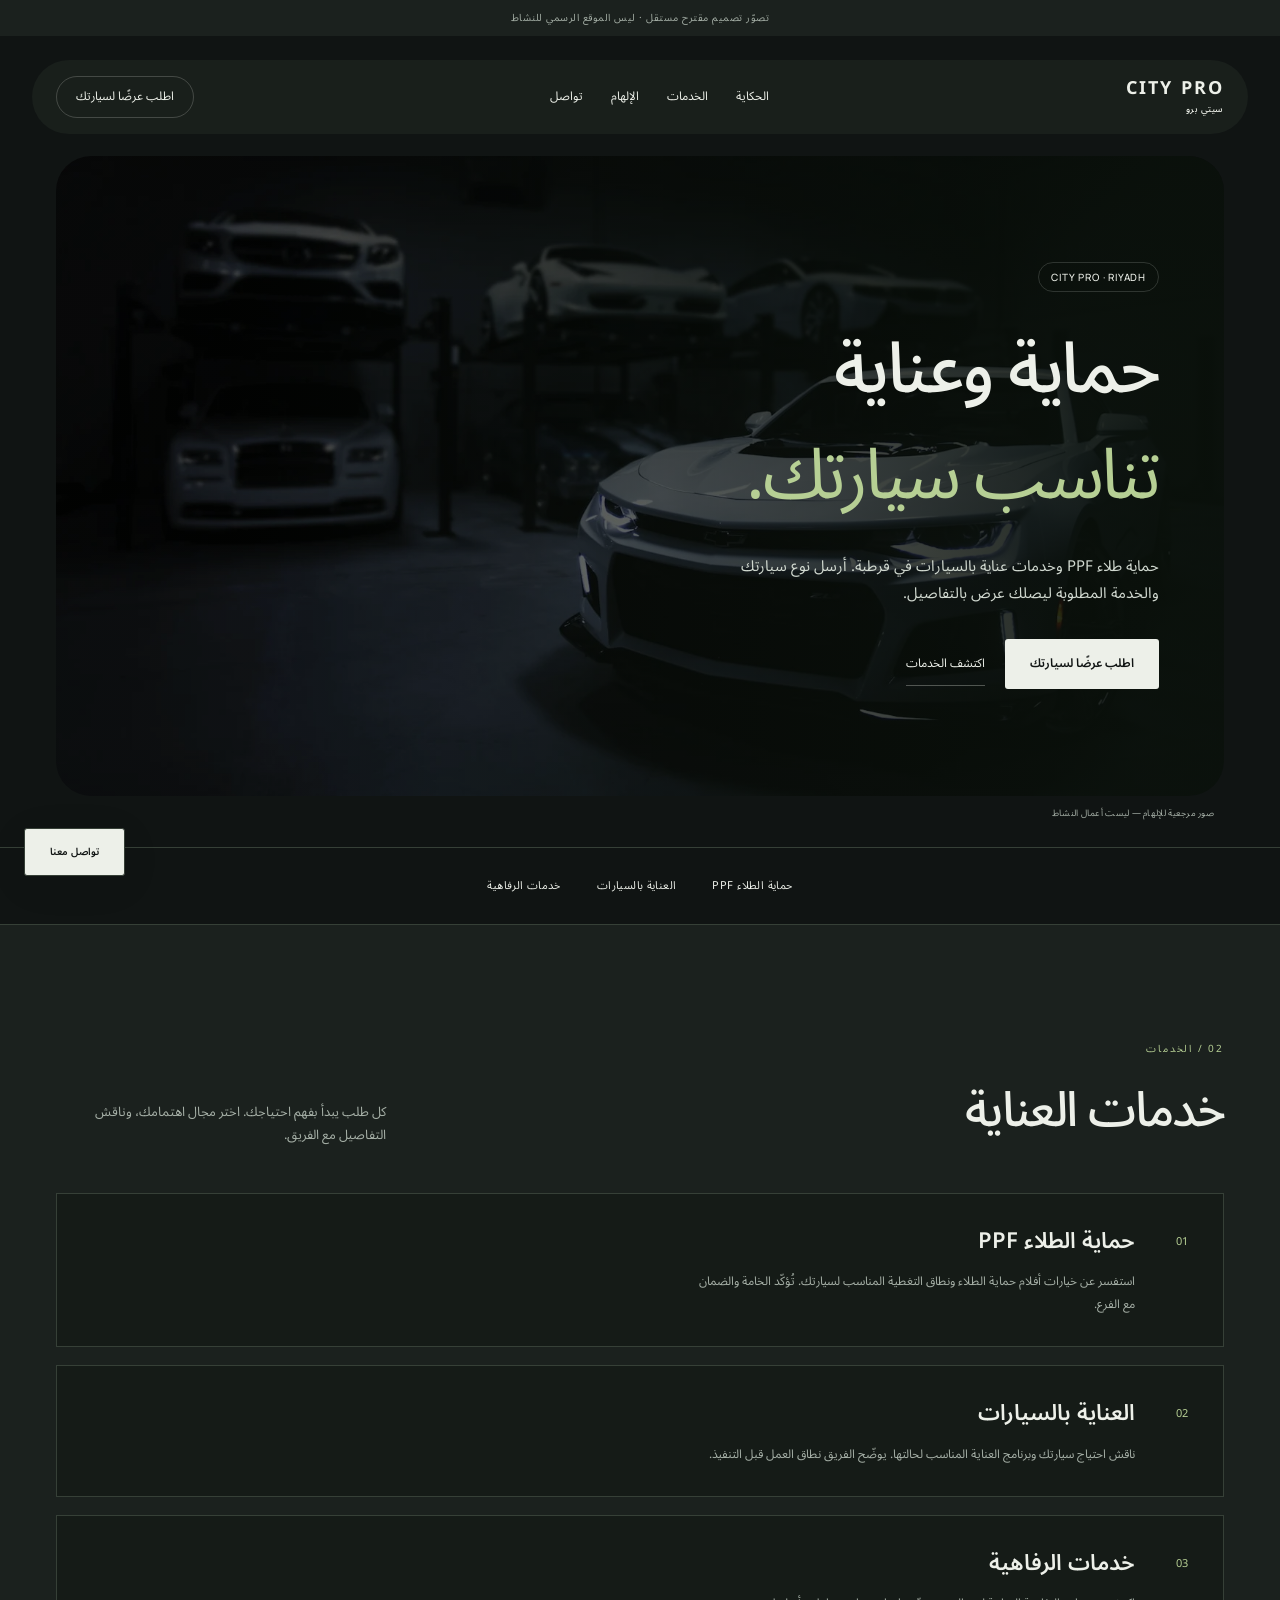
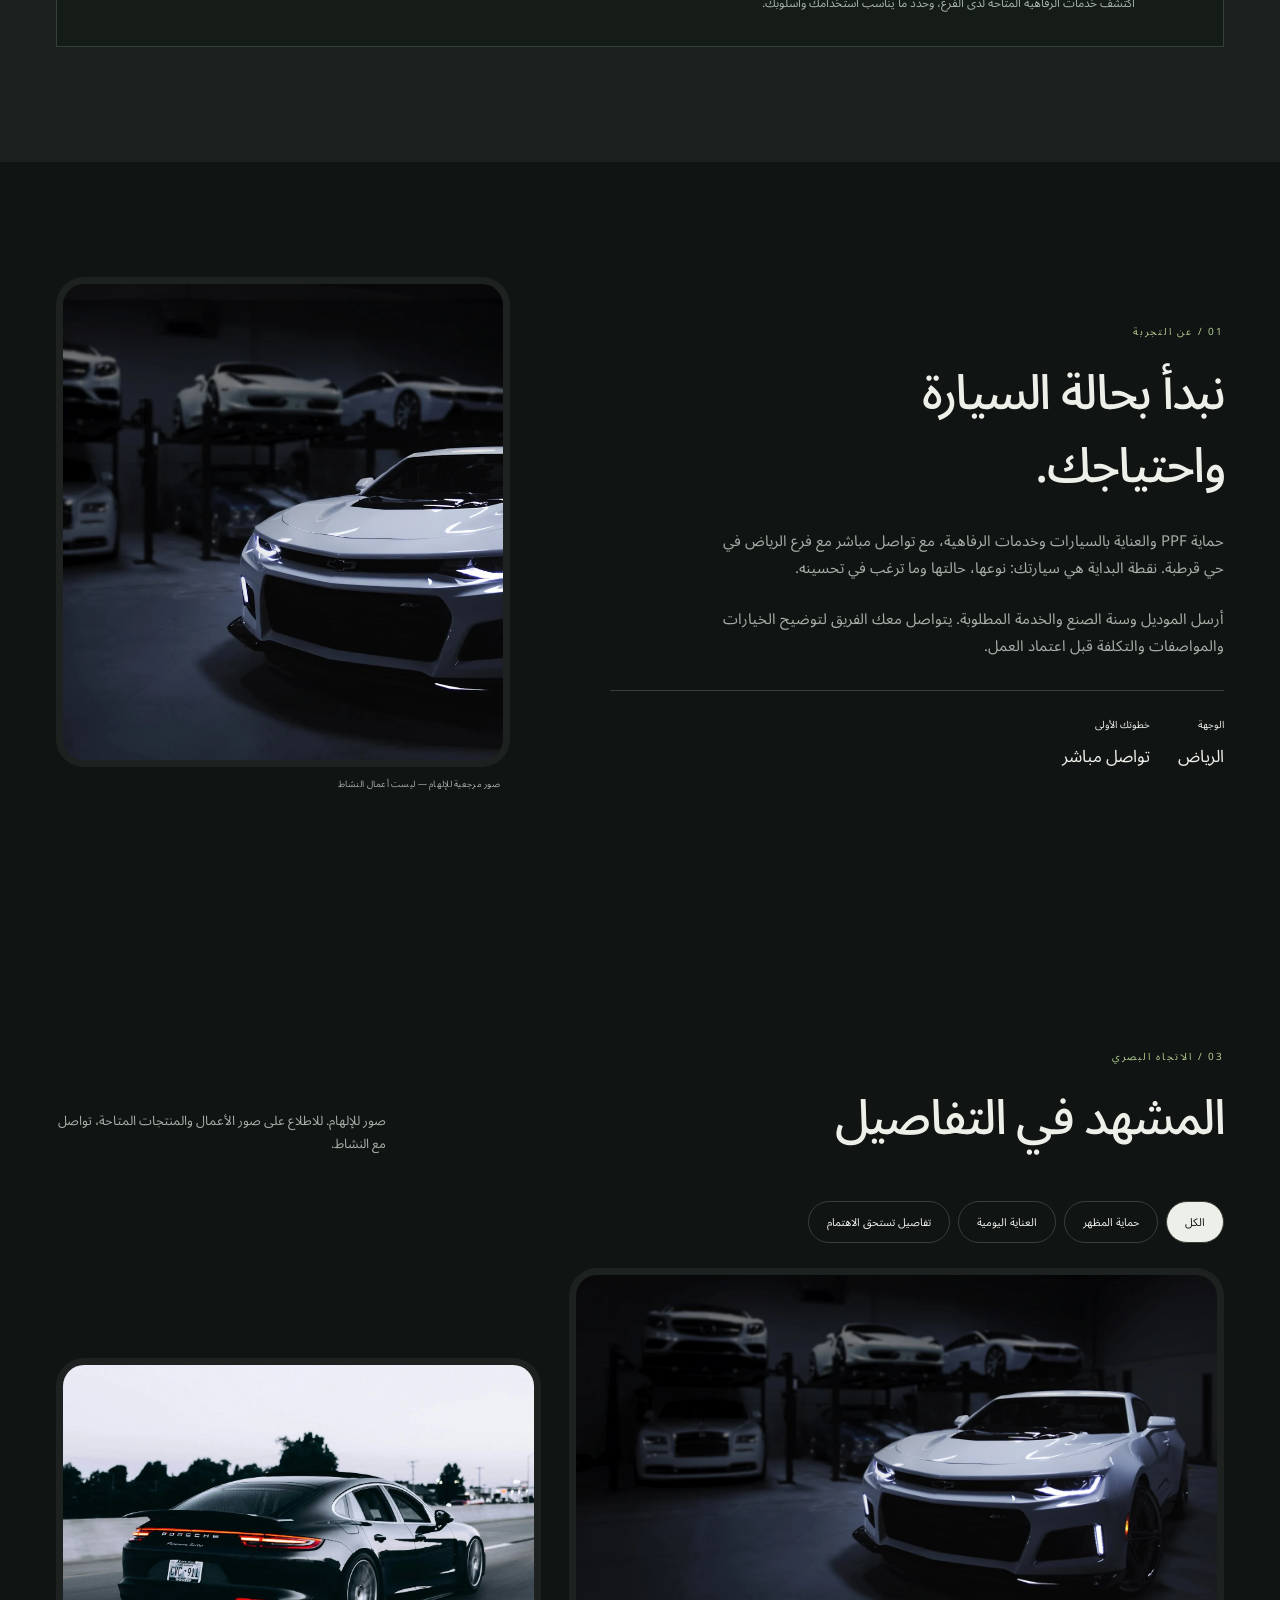
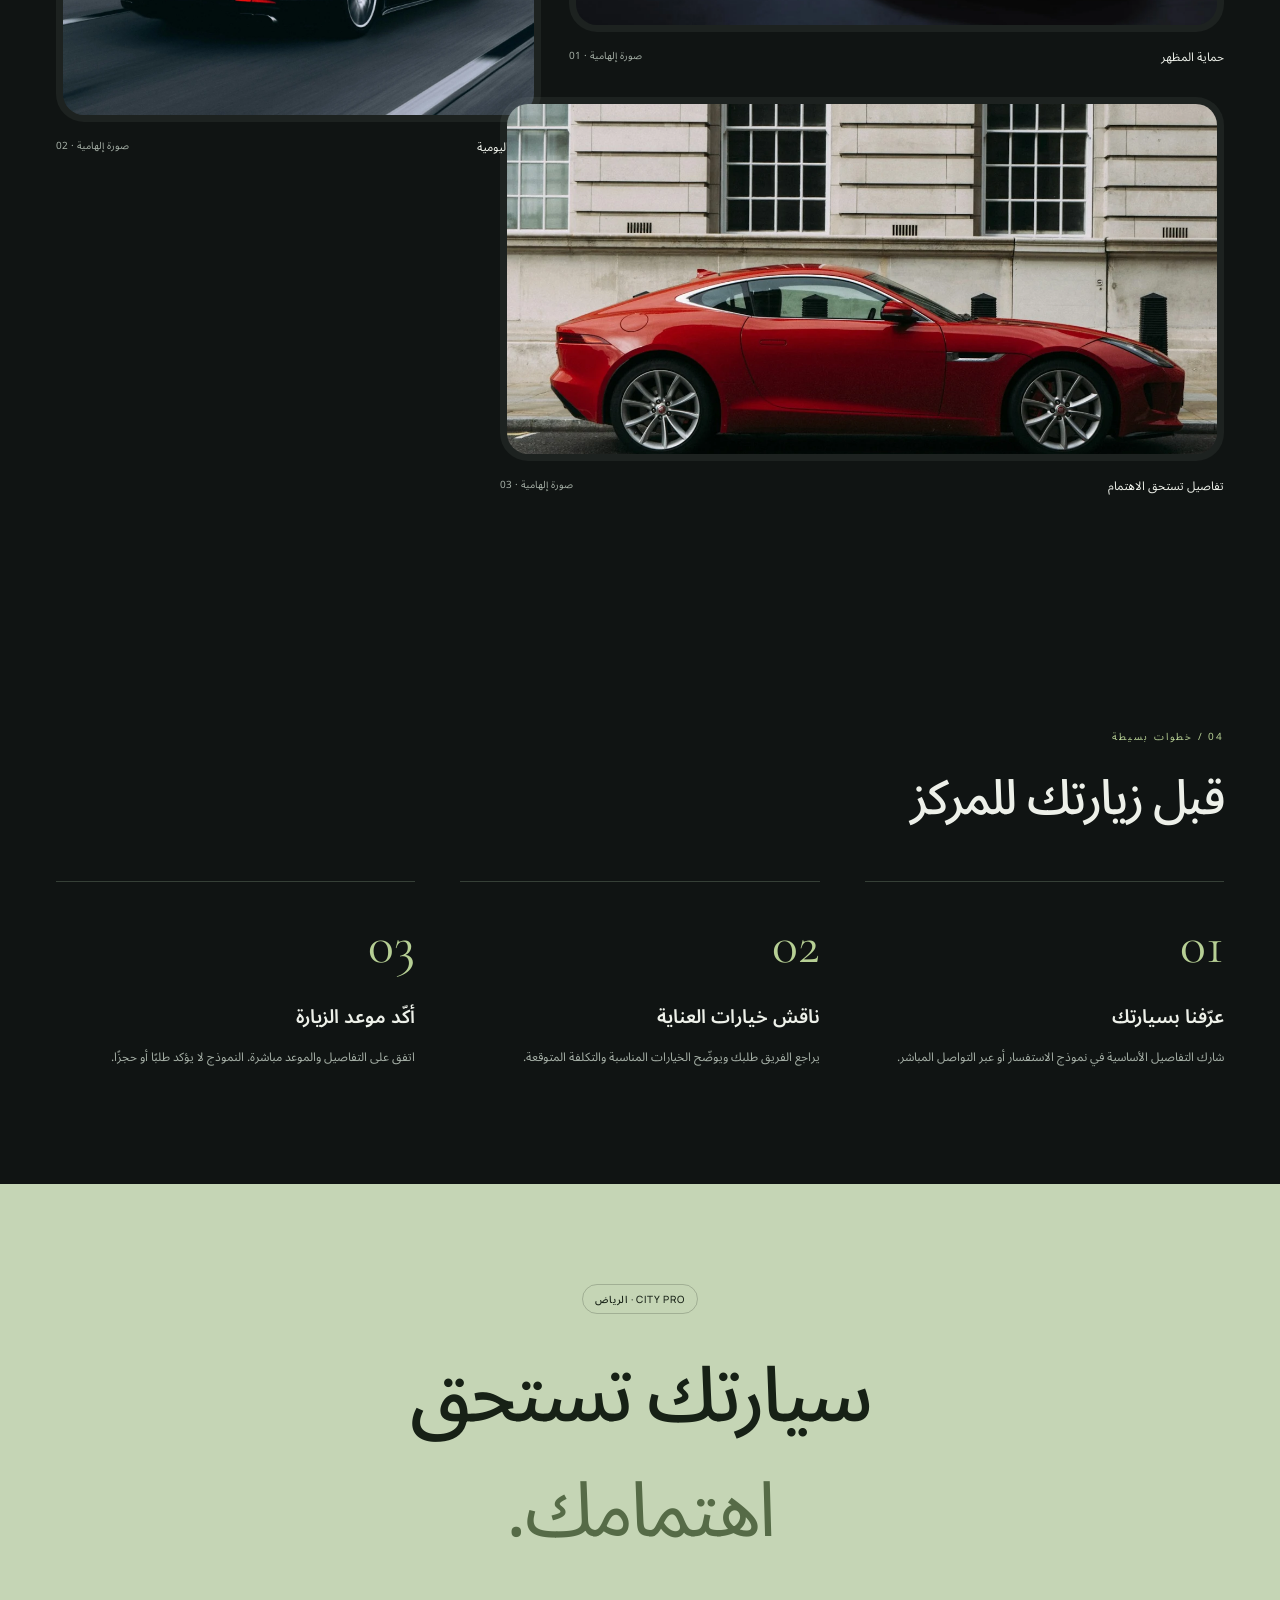
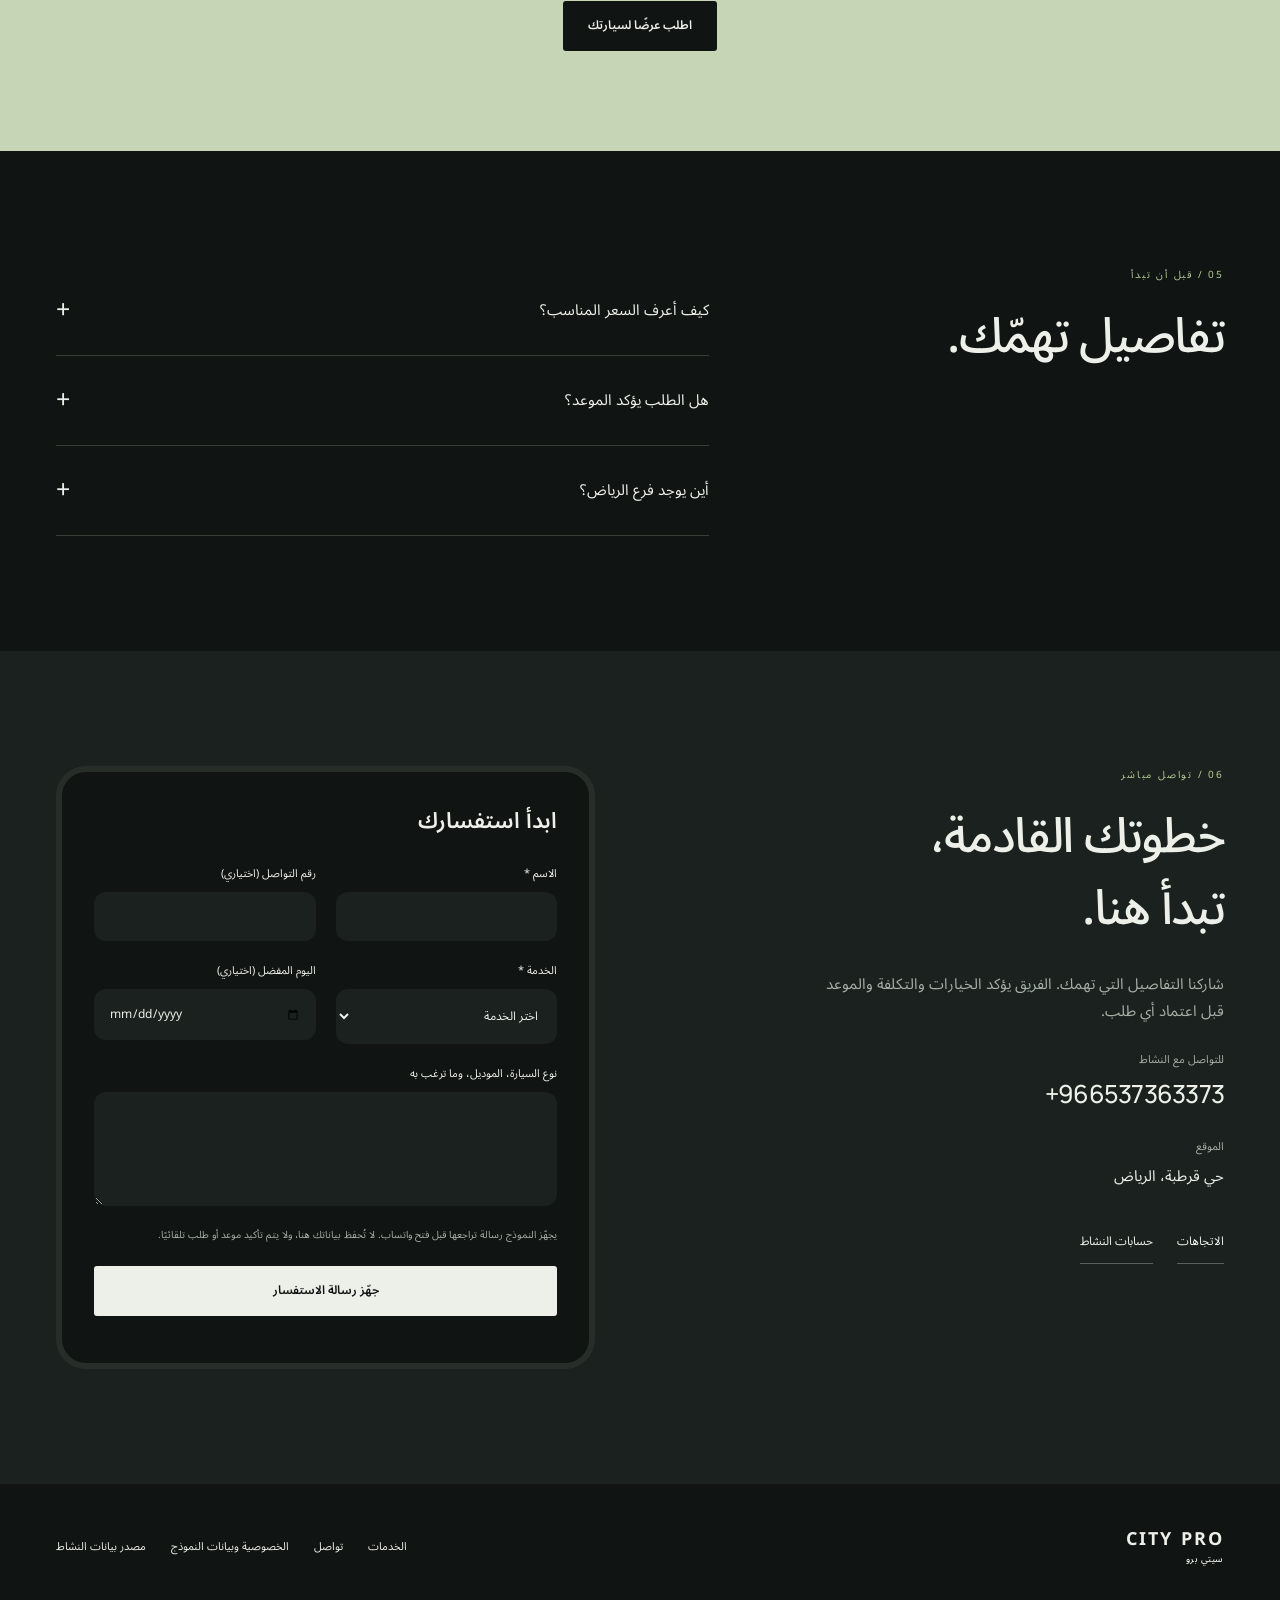
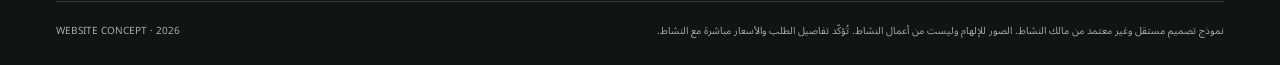
==== commit 57e241d3: "Refine editorial design, remove arrows and add Arabic salon pages" ====
--- a/index.html
+++ b/index.html
@@ -1 +1 @@
-<!doctype html><html lang="ar" dir="rtl"><head><meta charset="utf-8"><meta name="viewport" content="width=device-width,initial-scale=1"><meta name="robots" content="noindex,nofollow"><title>سيتي برو | الرياض — تصور الموقع</title><meta name="description" content="من حماية الطلاء إلى تفاصيل الرفاهية. اكتشف خدمات سيتي برو، وابدأ بطلب يناسب سيارتك واستخدامك."><meta name="theme-color" content="#f2eee7"><meta property="og:title" content="سيتي برو — تصور الموقع"><meta property="og:description" content="من حماية الطلاء إلى تفاصيل الرفاهية. اكتشف خدمات سيتي برو، وابدأ بطلب يناسب سيارتك واستخدامك."><meta property="og:image" content="https://az212z.github.io/citypro-riyadh/assets/car-black.webp"><link rel="icon" href="favicon.svg" type="image/svg+xml"><link rel="stylesheet" href="style.css"><script src="app.js" defer></script></head><body class="city" dir="rtl"><a class="skip" href="#main">انتقل للمحتوى</a><div class="preview">تصوّر تصميم مقترح مستقل · ليس الموقع الرسمي للنشاط</div><header class="nav"><a class="brand" href="./">CITY PRO<small>سيتي برو</small></a><nav class="links" id="site-menu" aria-label="القائمة الرئيسية"><a href="#about">الحكاية</a><a href="#services">الخدمات</a><a href="#gallery">الإلهام</a><a href="#contact">تواصل</a></nav><a class="nav-cta" href="#contact">اطلب عرضًا لسيارتك</a><button class="menu-toggle" aria-label="القائمة" aria-controls="site-menu" aria-expanded="false"><span></span><span></span></button></header><main id="main"><section class="hero wrap"><div class="cinema"><img src="assets/car-black.webp" alt="صور مرجعية للإلهام — ليست أعمال النشاط" width="1600" height="945" fetchpriority="high"><div class="hero-copy"><span class="eyebrow">CITY PRO · RIYADH</span><h1>حضورٌ يلفت.<br><em>عنايةٌ تليق.</em></h1><p>من حماية الطلاء إلى تفاصيل الرفاهية. اكتشف خدمات سيتي برو، وابدأ بطلب يناسب سيارتك واستخدامك.</p><div class="actions"><a class="button " href="#contact" >اطلب عرضًا لسيارتك<span class="arrow" aria-hidden="true">↗</span></a><a class="text-link" href="#services">اكتشف الخدمات<span aria-hidden="true">↗</span></a></div><div class="hero-index">الرياض<span>تفاصيل تصنع الفرق</span></div></div></div><small class="image-note">صور مرجعية للإلهام — ليست أعمال النشاط</small></section><div class="ticker"><span>حماية الطلاء PPF</span><span>العناية بالسيارات</span><span>خدمات الرفاهية</span></div><section class="section services" id="services"><div class="wrap"><div class="section-head reveal"><div><span class="section-no">02 / الخدمات</span><h2>ما الذي تبحث عنه؟</h2></div><p>كل طلب يبدأ بفهم احتياجك. اختر مجال اهتمامك، وناقش التفاصيل مع الفريق.</p></div><div class="service-list"><div class="service-shell reveal"><a class="service-card" href="#contact" data-service="حماية الطلاء PPF"><span class="service-num">01</span><div><h3>حماية الطلاء PPF</h3><p>استفسر عن خيارات أفلام حماية الطلاء ونطاق التغطية المناسب لسيارتك. تُؤكّد الخامة والضمان مع الفرع.</p></div><span class="service-go" aria-hidden="true">↗</span></a></div><div class="service-shell reveal"><a class="service-card" href="#contact" data-service="العناية بالسيارات"><span class="service-num">02</span><div><h3>العناية بالسيارات</h3><p>ناقش احتياج سيارتك وبرنامج العناية المناسب لحالتها. يوضّح الفريق نطاق العمل قبل التنفيذ.</p></div><span class="service-go" aria-hidden="true">↗</span></a></div><div class="service-shell reveal"><a class="service-card" href="#contact" data-service="خدمات الرفاهية"><span class="service-num">03</span><div><h3>خدمات الرفاهية</h3><p>اكتشف خدمات الرفاهية المتاحة لدى الفرع، وحدّد ما يناسب استخدامك وأسلوبك.</p></div><span class="service-go" aria-hidden="true">↗</span></a></div></div></div></section><section class="section wrap about" id="about"><div class="about-copy reveal"><span class="section-no">01 / عن التجربة</span><h2>لكل سيارة،<br>عناية تناسبها.</h2><p>حماية PPF والعناية بالسيارات وخدمات الرفاهية، مع تواصل مباشر مع فرع الرياض في حي قرطبة. نقطة البداية هي سيارتك: نوعها، حالتها وما ترغب في تحسينه.</p><p>أرسل الموديل وسنة الصنع والخدمة المطلوبة. يتواصل معك الفريق لتوضيح الخيارات والمواصفات والتكلفة قبل اعتماد العمل.</p><div class="micro"><div>الوجهة<span>الرياض</span></div><div>خطوتك الأولى<span>تواصل مباشر</span></div></div></div><div class="reveal"><div class="bezel about-image"><div class="frame"><img src="assets/car-black.webp" alt="صور مرجعية للإلهام — ليست أعمال النشاط" width="1600" height="1100" loading=lazy decoding="async"></div></div><small class="image-note">صور مرجعية للإلهام — ليست أعمال النشاط</small></div></section><section class="section wrap" id="gallery"><div class="section-head reveal"><div><span class="section-no">03 / الاتجاه البصري</span><h2>المشهد في التفاصيل</h2></div><p>مجموعة صور مرجعية توضّح الاتجاه البصري المقترح. لصور الأعمال والمنتجات الفعلية، تواصل مع النشاط أو زر حساباته.</p></div><div class="gallery-filter"><button class="filter" data-filter="all" aria-pressed="true">الكل</button><button class="filter" data-filter="0" aria-pressed="false">حماية المظهر</button><button class="filter" data-filter="1" aria-pressed="false">العناية اليومية</button><button class="filter" data-filter="2" aria-pressed="false">تفاصيل تستحق الاهتمام</button></div><div class="gallery-grid"><article class="gallery-card reveal" data-category="0"><button type="button" data-lightbox data-caption="حماية المظهر" aria-label="تكبير صورة حماية المظهر"><img src="assets/car-black.webp" alt="حماية المظهر — صور مرجعية للإلهام — ليست أعمال النشاط" width="1600" height="1100" loading="lazy" decoding="async"></button><div class="gallery-caption">حماية المظهر<span>صورة إلهامية · 01</span></div></article><article class="gallery-card reveal" data-category="1"><button type="button" data-lightbox data-caption="العناية اليومية" aria-label="تكبير صورة العناية اليومية"><img src="assets/car-road.webp" alt="العناية اليومية — صور مرجعية للإلهام — ليست أعمال النشاط" width="1600" height="1100" loading="lazy" decoding="async"></button><div class="gallery-caption">العناية اليومية<span>صورة إلهامية · 02</span></div></article><article class="gallery-card reveal" data-category="2"><button type="button" data-lightbox data-caption="تفاصيل تستحق الاهتمام" aria-label="تكبير صورة تفاصيل تستحق الاهتمام"><img src="assets/car-detail.webp" alt="تفاصيل تستحق الاهتمام — صور مرجعية للإلهام — ليست أعمال النشاط" width="1600" height="1100" loading="lazy" decoding="async"></button><div class="gallery-caption">تفاصيل تستحق الاهتمام<span>صورة إلهامية · 03</span></div></article></div></section><section class="section wrap"><div class="section-head reveal"><div><span class="section-no">04 / خطوات بسيطة</span><h2>البداية، أوضح مما تتخيّل.</h2></div></div><div class="process-grid"><article class="step reveal"><strong>01</strong><h3>عرّفنا بسيارتك</h3><p>شارك التفاصيل الأساسية في نموذج الاستفسار أو عبر التواصل المباشر.</p></article><article class="step reveal"><strong>02</strong><h3>ناقش خيارات العناية</h3><p>يراجع الفريق طلبك ويوضّح الخيارات المناسبة والتكلفة المتوقعة.</p></article><article class="step reveal"><strong>03</strong><h3>أكّد موعد الزيارة</h3><p>اتفق على التفاصيل والموعد مباشرة. النموذج لا يؤكد طلبًا أو حجزًا.</p></article></div></section><section class="statement"><div class="wrap reveal"><span class="eyebrow">CITY PRO · الرياض</span><h2>تفاصيل صغيرة.<br><em>حضور مختلف.</em></h2><a class="button " href="#contact" >اطلب عرضًا لسيارتك<span class="arrow" aria-hidden="true">↗</span></a></div></section><section class="section wrap faq" id="questions"><div class="reveal"><span class="section-no">05 / قبل أن تبدأ</span><h2>تفاصيل تهمّك.</h2></div><div class="reveal"><details><summary>كيف أعرف السعر المناسب؟</summary><p>أرسل نوع السيارة والموديل والخدمة المطلوبة. يعتمد عرض السعر على حالة السيارة ونطاق العمل والخامات.</p></details><details><summary>هل الطلب يؤكد الموعد؟</summary><p>الطلب يبدأ محادثة مع الفريق فقط. يُؤكد الموعد والتكلفة من الفرع قبل الزيارة.</p></details><details><summary>أين يوجد فرع الرياض؟</summary><p>في حي قرطبة بالرياض. استخدم رابط الاتجاهات أو تواصل مع الفريق لتأكيد نقطة الوصول.</p></details></div></section><section class="section contact" id="contact"><div class="wrap contact-grid"><div class="contact-copy reveal"><span class="section-no">06 / تواصل مباشر</span><h2>خطوتك القادمة،<br>تبدأ هنا.</h2><p>شاركنا التفاصيل التي تهمك. الفريق يؤكد الخيارات والتكلفة والموعد قبل اعتماد أي طلب.</p><div class="contact-line"><small>للتواصل مع النشاط</small><a class="phone" href="tel:+966537363373">+966537363373</a></div><div class="contact-line"><small>الموقع</small>حي قرطبة، الرياض</div><div class="contact-meta"><a class="text-link" href="https://www.google.com/maps/search/?api=1&query=%D8%B3%D9%8A%D8%AA%D9%8A%20%D8%A8%D8%B1%D9%88%20%D8%AD%D9%8A%20%D9%82%D8%B1%D8%B7%D8%A8%D8%A9%D8%8C%20%D8%A7%D9%84%D8%B1%D9%8A%D8%A7%D8%B6" target="_blank" rel="noopener noreferrer">الاتجاهات ↗</a><a class="text-link" href="https://linktr.ee/citypro" target="_blank" rel="noopener noreferrer">حسابات النشاط ↗</a></div></div><div class="form-shell"><form data-phone="966537363373" data-business="سيتي برو"><h3>ابدأ استفسارك</h3><div class="form-fields"><label class="field">الاسم *<input name="name" autocomplete="name" required maxlength="80"></label><label class="field">رقم التواصل (اختياري)<input name="phone" type="tel" autocomplete="tel" inputmode="tel" maxlength="25" pattern="[+0-9٠-٩ ()-]{7,25}"></label><label class="field">الخدمة *<select name="service" required><option value="">اختر الخدمة</option><option>حماية الطلاء PPF</option><option>العناية بالسيارات</option><option>خدمات الرفاهية</option><option>أحتاج مساعدة في الاختيار</option></select></label><label class="field">اليوم المفضل (اختياري)<input type="date" name="date"></label><label class="field full">نوع السيارة، الموديل، وما ترغب به<textarea name="details" maxlength="1500" rows="4"></textarea></label></div><p class="form-note">يجهّز النموذج رسالة تراجعها قبل فتح واتساب. لا تُحفظ بياناتك هنا، ولا يتم تأكيد موعد أو طلب تلقائيًا.</p><button class="button form-submit" type="submit">جهّز رسالة الاستفسار<span class="arrow" aria-hidden="true">↗</span></button><p class="form-feedback" role="status" aria-live="polite"></p><div class="form-result" hidden><p class="message-preview" style="white-space:pre-line"></p><a class="button " href="https://wa.me/966537363373" target="_blank" rel="noopener noreferrer">فتح واتساب<span class="arrow" aria-hidden="true">↗</span></a></div></form></div></div></section></main><footer class="footer wrap"><div class="footer-top"><a class="brand" href="./">CITY PRO<small>سيتي برو</small></a><div class="footer-links"><a href="#services">الخدمات</a><a href="#contact">تواصل</a><a href="privacy.html">الخصوصية وبيانات النموذج</a><a href="https://linktr.ee/citypro" target="_blank" rel="noopener noreferrer">مصدر بيانات النشاط ↗</a></div></div><div class="footer-bottom"><p>هذا نموذج تصميم مقترح مستقل وغير معتمد من مالك النشاط. بيانات النشاط مأخوذة من مصادر عامة. الصور المرجعية ليست أعمالًا أو منتجات للنشاط. أي حجز أو سعر يُؤكد مباشرة مع النشاط.</p><span>WEBSITE CONCEPT · 2026</span></div></footer><div class="floating-contact"><a class="button " href="#contact" >تواصل معنا<span class="arrow" aria-hidden="true">↗</span></a></div><dialog class="lightbox" aria-label="عرض الصورة"><div class="lightbox-top"><span class="lightbox-label"></span><button class="close-dialog" aria-label="إغلاق">×</button></div><img alt=""></dialog></body></html>+<!doctype html><html lang="ar" dir="rtl"><head><meta charset="utf-8"><meta name="viewport" content="width=device-width,initial-scale=1"><meta name="robots" content="noindex,nofollow"><title>سيتي برو | الرياض — تصور الموقع</title><meta name="description" content="حماية طلاء PPF وخدمات عناية بالسيارات في قرطبة. أرسل نوع سيارتك والخدمة المطلوبة ليصلك عرض بالتفاصيل."><meta name="theme-color" content="#f2eee7"><meta property="og:title" content="سيتي برو — تصور الموقع"><meta property="og:description" content="حماية طلاء PPF وخدمات عناية بالسيارات في قرطبة. أرسل نوع سيارتك والخدمة المطلوبة ليصلك عرض بالتفاصيل."><meta property="og:image" content="https://az212z.github.io/citypro-riyadh/assets/car-black.webp"><link rel="icon" href="favicon.svg" type="image/svg+xml"><link rel="stylesheet" href="style.css"><script src="app.js" defer></script></head><body class="city" dir="rtl"><a class="skip" href="#main">انتقل للمحتوى</a><div class="preview">تصوّر تصميم مقترح مستقل · ليس الموقع الرسمي للنشاط</div><header class="nav"><a class="brand" href="index.html">CITY PRO<small>سيتي برو</small></a><nav class="links" id="site-menu" aria-label="القائمة الرئيسية"><a href="#about">الحكاية</a><a href="#services">الخدمات</a><a href="#gallery">الإلهام</a><a href="#contact">تواصل</a></nav><a class="nav-cta" href="#contact">اطلب عرضًا لسيارتك</a><button class="menu-toggle" aria-label="القائمة" aria-controls="site-menu" aria-expanded="false"><span></span><span></span></button></header><main id="main"><section class="hero wrap"><div class="cinema"><img src="assets/car-black.webp" alt="صور مرجعية للإلهام — ليست أعمال النشاط" width="1600" height="945" fetchpriority="high"><div class="hero-copy"><span class="eyebrow">CITY PRO · RIYADH</span><h1>حماية وعناية<br><em>تناسب سيارتك.</em></h1><p>حماية طلاء PPF وخدمات عناية بالسيارات في قرطبة. أرسل نوع سيارتك والخدمة المطلوبة ليصلك عرض بالتفاصيل.</p><div class="actions"><a class="button " href="#contact" >اطلب عرضًا لسيارتك</a><a class="text-link" href="#services">اكتشف الخدمات</a></div></div></div><small class="image-note">صور مرجعية للإلهام — ليست أعمال النشاط</small></section><div class="ticker"><span>حماية الطلاء PPF</span><span>العناية بالسيارات</span><span>خدمات الرفاهية</span></div><section class="section services" id="services"><div class="wrap"><div class="section-head reveal"><div><span class="section-no">02 / الخدمات</span><h2>خدمات العناية</h2></div><p>كل طلب يبدأ بفهم احتياجك. اختر مجال اهتمامك، وناقش التفاصيل مع الفريق.</p></div><div class="service-list"><div class="service-shell reveal"><a class="service-card" href="#contact" data-service="حماية الطلاء PPF"><span class="service-num">01</span><div><h3>حماية الطلاء PPF</h3><p>استفسر عن خيارات أفلام حماية الطلاء ونطاق التغطية المناسب لسيارتك. تُؤكّد الخامة والضمان مع الفرع.</p></div></a></div><div class="service-shell reveal"><a class="service-card" href="#contact" data-service="العناية بالسيارات"><span class="service-num">02</span><div><h3>العناية بالسيارات</h3><p>ناقش احتياج سيارتك وبرنامج العناية المناسب لحالتها. يوضّح الفريق نطاق العمل قبل التنفيذ.</p></div></a></div><div class="service-shell reveal"><a class="service-card" href="#contact" data-service="خدمات الرفاهية"><span class="service-num">03</span><div><h3>خدمات الرفاهية</h3><p>اكتشف خدمات الرفاهية المتاحة لدى الفرع، وحدّد ما يناسب استخدامك وأسلوبك.</p></div></a></div></div></div></section><section class="section wrap about" id="about"><div class="about-copy reveal"><span class="section-no">01 / عن التجربة</span><h2>نبدأ بحالة السيارة<br>واحتياجك.</h2><p>حماية PPF والعناية بالسيارات وخدمات الرفاهية، مع تواصل مباشر مع فرع الرياض في حي قرطبة. نقطة البداية هي سيارتك: نوعها، حالتها وما ترغب في تحسينه.</p><p>أرسل الموديل وسنة الصنع والخدمة المطلوبة. يتواصل معك الفريق لتوضيح الخيارات والمواصفات والتكلفة قبل اعتماد العمل.</p><div class="micro"><div>الوجهة<span>الرياض</span></div><div>خطوتك الأولى<span>تواصل مباشر</span></div></div></div><div class="reveal"><div class="bezel about-image"><div class="frame"><img src="assets/car-black.webp" alt="صور مرجعية للإلهام — ليست أعمال النشاط" width="1600" height="1100" loading=lazy decoding="async"></div></div><small class="image-note">صور مرجعية للإلهام — ليست أعمال النشاط</small></div></section><section class="section wrap" id="gallery"><div class="section-head reveal"><div><span class="section-no">03 / الاتجاه البصري</span><h2>المشهد في التفاصيل</h2></div><p>صور للإلهام. للاطلاع على صور الأعمال والمنتجات المتاحة، تواصل مع النشاط.</p></div><div class="gallery-filter"><button class="filter" data-filter="all" aria-pressed="true">الكل</button><button class="filter" data-filter="0" aria-pressed="false">حماية المظهر</button><button class="filter" data-filter="1" aria-pressed="false">العناية اليومية</button><button class="filter" data-filter="2" aria-pressed="false">تفاصيل تستحق الاهتمام</button></div><div class="gallery-grid"><article class="gallery-card reveal" data-category="0"><button type="button" data-lightbox data-caption="حماية المظهر" aria-label="تكبير صورة حماية المظهر"><img src="assets/car-black.webp" alt="حماية المظهر — صور مرجعية للإلهام — ليست أعمال النشاط" width="1600" height="1100" loading="lazy" decoding="async"></button><div class="gallery-caption">حماية المظهر<span>صورة إلهامية · 01</span></div></article><article class="gallery-card reveal" data-category="1"><button type="button" data-lightbox data-caption="العناية اليومية" aria-label="تكبير صورة العناية اليومية"><img src="assets/car-road.webp" alt="العناية اليومية — صور مرجعية للإلهام — ليست أعمال النشاط" width="1600" height="1100" loading="lazy" decoding="async"></button><div class="gallery-caption">العناية اليومية<span>صورة إلهامية · 02</span></div></article><article class="gallery-card reveal" data-category="2"><button type="button" data-lightbox data-caption="تفاصيل تستحق الاهتمام" aria-label="تكبير صورة تفاصيل تستحق الاهتمام"><img src="assets/car-detail.webp" alt="تفاصيل تستحق الاهتمام — صور مرجعية للإلهام — ليست أعمال النشاط" width="1600" height="1100" loading="lazy" decoding="async"></button><div class="gallery-caption">تفاصيل تستحق الاهتمام<span>صورة إلهامية · 03</span></div></article></div></section><section class="section wrap"><div class="section-head reveal"><div><span class="section-no">04 / خطوات بسيطة</span><h2>قبل زيارتك للمركز</h2></div></div><div class="process-grid"><article class="step reveal"><strong>01</strong><h3>عرّفنا بسيارتك</h3><p>شارك التفاصيل الأساسية في نموذج الاستفسار أو عبر التواصل المباشر.</p></article><article class="step reveal"><strong>02</strong><h3>ناقش خيارات العناية</h3><p>يراجع الفريق طلبك ويوضّح الخيارات المناسبة والتكلفة المتوقعة.</p></article><article class="step reveal"><strong>03</strong><h3>أكّد موعد الزيارة</h3><p>اتفق على التفاصيل والموعد مباشرة. النموذج لا يؤكد طلبًا أو حجزًا.</p></article></div></section><section class="statement"><div class="wrap reveal"><span class="eyebrow">CITY PRO · الرياض</span><h2>سيارتك تستحق<br><em>اهتمامك.</em></h2><a class="button " href="#contact" >اطلب عرضًا لسيارتك</a></div></section><section class="section wrap faq" id="questions"><div class="reveal"><span class="section-no">05 / قبل أن تبدأ</span><h2>تفاصيل تهمّك.</h2></div><div class="reveal"><details><summary>كيف أعرف السعر المناسب؟</summary><p>أرسل نوع السيارة والموديل والخدمة المطلوبة. يعتمد عرض السعر على حالة السيارة ونطاق العمل والخامات.</p></details><details><summary>هل الطلب يؤكد الموعد؟</summary><p>الطلب يبدأ محادثة مع الفريق فقط. يُؤكد الموعد والتكلفة من الفرع قبل الزيارة.</p></details><details><summary>أين يوجد فرع الرياض؟</summary><p>في حي قرطبة بالرياض. استخدم رابط الاتجاهات أو تواصل مع الفريق لتأكيد نقطة الوصول.</p></details></div></section><section class="section contact" id="contact"><div class="wrap contact-grid"><div class="contact-copy reveal"><span class="section-no">06 / تواصل مباشر</span><h2>خطوتك القادمة،<br>تبدأ هنا.</h2><p>شاركنا التفاصيل التي تهمك. الفريق يؤكد الخيارات والتكلفة والموعد قبل اعتماد أي طلب.</p><div class="contact-line"><small>للتواصل مع النشاط</small><a class="phone" href="tel:+966537363373">+966537363373</a></div><div class="contact-line"><small>الموقع</small>حي قرطبة، الرياض</div><div class="contact-meta"><a class="text-link" href="https://www.google.com/maps/search/?api=1&query=%D8%B3%D9%8A%D8%AA%D9%8A%20%D8%A8%D8%B1%D9%88%20%D8%AD%D9%8A%20%D9%82%D8%B1%D8%B7%D8%A8%D8%A9%D8%8C%20%D8%A7%D9%84%D8%B1%D9%8A%D8%A7%D8%B6" target="_blank" rel="noopener noreferrer">الاتجاهات</a><a class="text-link" href="https://linktr.ee/citypro" target="_blank" rel="noopener noreferrer">حسابات النشاط</a></div></div><div class="form-shell"><form data-phone="966537363373" data-business="سيتي برو"><h3>ابدأ استفسارك</h3><div class="form-fields"><label class="field">الاسم *<input name="name" autocomplete="name" required maxlength="80"></label><label class="field">رقم التواصل (اختياري)<input name="phone" type="tel" autocomplete="tel" inputmode="tel" maxlength="25" pattern="[+0-9٠-٩ ()-]{7,25}"></label><label class="field">الخدمة *<select name="service" required><option value="">اختر الخدمة</option><option>حماية الطلاء PPF</option><option>العناية بالسيارات</option><option>خدمات الرفاهية</option><option>أحتاج مساعدة في الاختيار</option></select></label><label class="field">اليوم المفضل (اختياري)<input type="date" name="date"></label><label class="field full">نوع السيارة، الموديل، وما ترغب به<textarea name="details" maxlength="1500" rows="4"></textarea></label></div><p class="form-note">يجهّز النموذج رسالة تراجعها قبل فتح واتساب. لا تُحفظ بياناتك هنا، ولا يتم تأكيد موعد أو طلب تلقائيًا.</p><button class="button form-submit" type="submit">جهّز رسالة الاستفسار</button><p class="form-feedback" role="status" aria-live="polite"></p><div class="form-result" hidden><p class="message-preview" style="white-space:pre-line"></p><a class="button " href="https://wa.me/966537363373" target="_blank" rel="noopener noreferrer">فتح واتساب</a></div></form></div></div></section></main><footer class="footer wrap"><div class="footer-top"><a class="brand" href="index.html">CITY PRO<small>سيتي برو</small></a><div class="footer-links"><a href="#services">الخدمات</a><a href="#contact">تواصل</a><a href="privacy.html">الخصوصية وبيانات النموذج</a><a href="https://linktr.ee/citypro" target="_blank" rel="noopener noreferrer">مصدر بيانات النشاط</a></div></div><div class="footer-bottom"><p>نموذج تصميم مستقل وغير معتمد من مالك النشاط. الصور للإلهام وليست من أعمال النشاط. تُؤكّد تفاصيل الطلب والأسعار مباشرة مع النشاط.</p><span>WEBSITE CONCEPT · 2026</span></div></footer><div class="floating-contact"><a class="button " href="#contact" >تواصل معنا</a></div><dialog class="lightbox" aria-label="عرض الصورة"><div class="lightbox-top"><span class="lightbox-label"></span><button class="close-dialog" aria-label="إغلاق">×</button></div><img alt=""></dialog></body></html>
--- a/style.css
+++ b/style.css
@@ -25,3 +25,17 @@
 @media(max-width:1100px){.wrap{width:calc(100% - 64px)}.links{gap:18px}.nav{padding:15px 20px;gap:15px}.brand{font-size:15px}.about,.contact-grid{gap:45px}.hero-layout{gap:35px!important}.tash .hero h1{font-size:80px}.hero h1{font-size:62px}[dir=rtl] .hero h1{font-size:52px}.gallery-card:nth-child(3){margin-top:-30px}.hero-image{min-height:0}.nav-cta{display:none}.city .cinema{padding:40px}}
 @media(max-width:767px){body{font-size:13px}.wrap{width:calc(100% - 32px)}.preview{font-size:9px;padding:8px 16px}.nav{width:calc(100% - 32px);margin-top:16px;padding:10px 15px;min-height:65px}.brand{font-size:16px}.brand small{font-size:8px}.menu-toggle{display:block}.links{display:none;position:absolute;top:80px;inset-inline:0;padding:28px;background:var(--bg);border-radius:25px;box-shadow:0 20px 65px #0002;flex-direction:column;gap:12px;font-size:16px;border:1px solid var(--line)}.links.open{display:flex}.links a{padding:10px}.hero{padding:45px 0 50px}.hero-layout,.hero-top,.hero-mosaic{display:flex!important;flex-direction:column;align-items:stretch!important;gap:30px!important}.hero-copy{max-width:100%!important}.hero p{font-size:13px;max-width:100%}.hero h1,.tash .hero h1{font-size:clamp(59px,13vw,82px)}[dir=rtl] .hero h1{font-size:clamp(40px,10.5vw,58px);line-height:1.55}.eyebrow{font-size:9px;margin-bottom:18px}.hero-image{height:370px!important}.hero-index{margin-top:20px}.hero .actions{gap:18px;margin-top:24px}.button{font-size:11px}.seal{width:90px;height:90px;inset-inline-start:15px;bottom:20px;font-size:8px}.ticker{gap:12px 24px;padding:22px 16px;justify-content:start;font-size:9px}.ticker span:before{margin-inline-end:12px}.section{padding-block:75px}.section-head{display:block;margin-bottom:30px}.section-head p{margin-top:20px;max-width:100%;font-size:12px}h2{font-size:46px}[dir=rtl] h2{font-size:34px;line-height:1.6}.about{display:flex!important;flex-direction:column;gap:35px;align-items:stretch}.about-image{height:360px!important}.about-copy p{margin-top:18px}.about .micro{gap:25px}.service-list{grid-template-columns:1fr!important}.service-shell:first-child{grid-row:auto!important}.service-card{padding:23px 19px!important;grid-template-columns:24px 1fr 30px;gap:12px}.service-card h3{font-size:19px}.service-card p{font-size:11px}.service-go{width:30px;height:30px}.service-shell:first-child .service-card{display:grid!important;grid-template-columns:24px 1fr 30px;padding:23px 19px!important}.service-shell:first-child h3{font-size:19px!important}.service-shell:first-child .service-go{margin:0!important}.gallery-grid{grid-template-columns:1fr!important;gap:30px}.gallery-card:nth-child(n){margin:0!important;width:100%!important;grid-column:auto!important}.gallery-card img,.gallery-card:nth-child(3) img{height:320px!important}.gallery-caption{font-size:12px}.gallery-caption span{font-size:9px}.statement{padding:70px 16px}.statement h2{font-size:55px}[dir=rtl] .statement h2{font-size:35px;line-height:1.7}.process-grid{grid-template-columns:1fr;gap:30px}.step{display:grid;grid-template-columns:45px 1fr;gap:0 25px}.step strong{grid-row:span 2;font-size:40px}.step h3{margin:0}.step p{margin-top:8px}.faq{grid-template-columns:1fr;gap:20px}.faq summary{font-size:13px}.contact-grid{grid-template-columns:1fr;gap:35px}form{padding:24px 18px}.form-fields{gap:15px}.field{font-size:10px}.footer-top{align-items:start;flex-direction:column;gap:25px}.footer-bottom{flex-direction:column;gap:20px;padding-bottom:60px}.footer-links{gap:18px}.floating-contact{bottom:14px;inset-inline-end:14px}.image-note{font-size:8px}.eleven .hero-aside{display:none}.eleven .hero-top{margin-bottom:24px}.eleven .hero-top p{margin-top:0}.city .cinema{min-height:640px;padding:35px 22px;align-items:end}.city .cinema>img{object-position:57% center}.city .cinema:after{background:linear-gradient(0deg,#071009fa 10%,#09120c33 95%)}.city .cinema .hero-copy{padding-bottom:20px}.kitchen .hero-top{margin-bottom:25px}.kitchen .drawing-label{font-size:9px;padding:10px 15px;bottom:20px;inset-inline-start:20px}.ibdaa .hero-stack{padding-bottom:0}.ibdaa .hero-image{transform:none}.ibdaa .hero-small{display:none}.ibdaa .hero-stack .image-note{position:static;max-width:none}.ibdaa .about{direction:rtl}.soft .wordmark{font-size:17vw;margin-top:30px}.soft .statement{width:calc(100% - 32px);border-radius:30px}.salloum .hero-copy{text-align:start}.salloum .hero-copy p{margin:20px 0 0}.salloum .hero-copy .actions{justify-content:start}.salloum .hero-image{margin-top:30px}.salloum .folio-index{font-size:8px}.safa .product-stage{padding:20px 10px;border-radius:130px 130px 28px 28px}.safa .hero-image{height:300px!important}.saad .film-frame{transform:none;padding:20px 10px}.saad .hero-image{height:350px!important}.waknah .stay-hero{min-height:690px;padding:14px;align-items:end}.waknah .hero-copy{padding:24px 20px}.waknah .stay-strip{margin:0 8px;padding:16px;font-size:8px;gap:12px}.waknah .hero h1{font-size:38px}.tash .hero-image{height:430px!important}.tash .hero-image img{object-position:60% center}}
 @media(prefers-reduced-motion:reduce){html{scroll-behavior:auto}*,*:before,*:after{animation:none!important;transition:none!important}.js-motion .reveal{opacity:1;transform:none}}
+/* Editorial refinement: quieter controls and more room for the content. */
+.button,[dir=rtl] .button{padding:14px 25px;justify-content:center;gap:0;border-radius:9px;min-height:48px}
+.service-card{grid-template-columns:35px 1fr}.service-go,.arrow{display:none}
+.ticker span:before{content:none}.ticker{letter-spacing:.035em}
+[dir=rtl] h1,[dir=rtl] h2{letter-spacing:-.035em}
+.language-switch{font-family:'Noto Sans Arabic',sans-serif;font-size:13px;white-space:nowrap;padding:10px 13px;border-bottom:1px solid currentColor;margin-inline-start:auto;min-height:44px;display:inline-flex;align-items:center}
+.tash .nav,.eleven .nav{background:transparent;border-radius:0;border-bottom:1px solid var(--line);padding-inline:0}
+.city .button{border-radius:3px}.salloum .button{border-radius:2px}.safa .button{border-radius:28px}.tash .button{border-radius:5px}.eleven .button{border-radius:30px}
+.service-shell{padding:0;background:transparent;border-radius:0}.service-card{box-shadow:none;border:1px solid var(--line);border-radius:8px}
+.city .service-card,.salloum .service-card{border-radius:0}
+.safa .hero-image img{border-radius:130px 130px 8px 8px}
+.tash[dir=rtl] .hero h1,.eleven[dir=rtl] .hero h1{font-size:clamp(44px,4.4vw,70px);line-height:1.65}
+.eleven[dir=rtl] .hero-top{grid-template-columns:1.2fr .8fr}
+@media(max-width:767px){.nav{gap:10px}.language-switch{font-size:12px;padding:9px 8px}.tash .nav,.eleven .nav{padding:10px 4px}.brand{flex-shrink:0}.button,[dir=rtl] .button{padding:13px 21px}.service-card,.service-shell:first-child .service-card{grid-template-columns:24px 1fr!important}.tash[dir=rtl] .hero h1,.eleven[dir=rtl] .hero h1{font-size:clamp(35px,9vw,48px);line-height:1.65}.language-switch+.nav-cta+.menu-toggle{flex-shrink:0}.floating-contact .button{padding:12px 20px}}
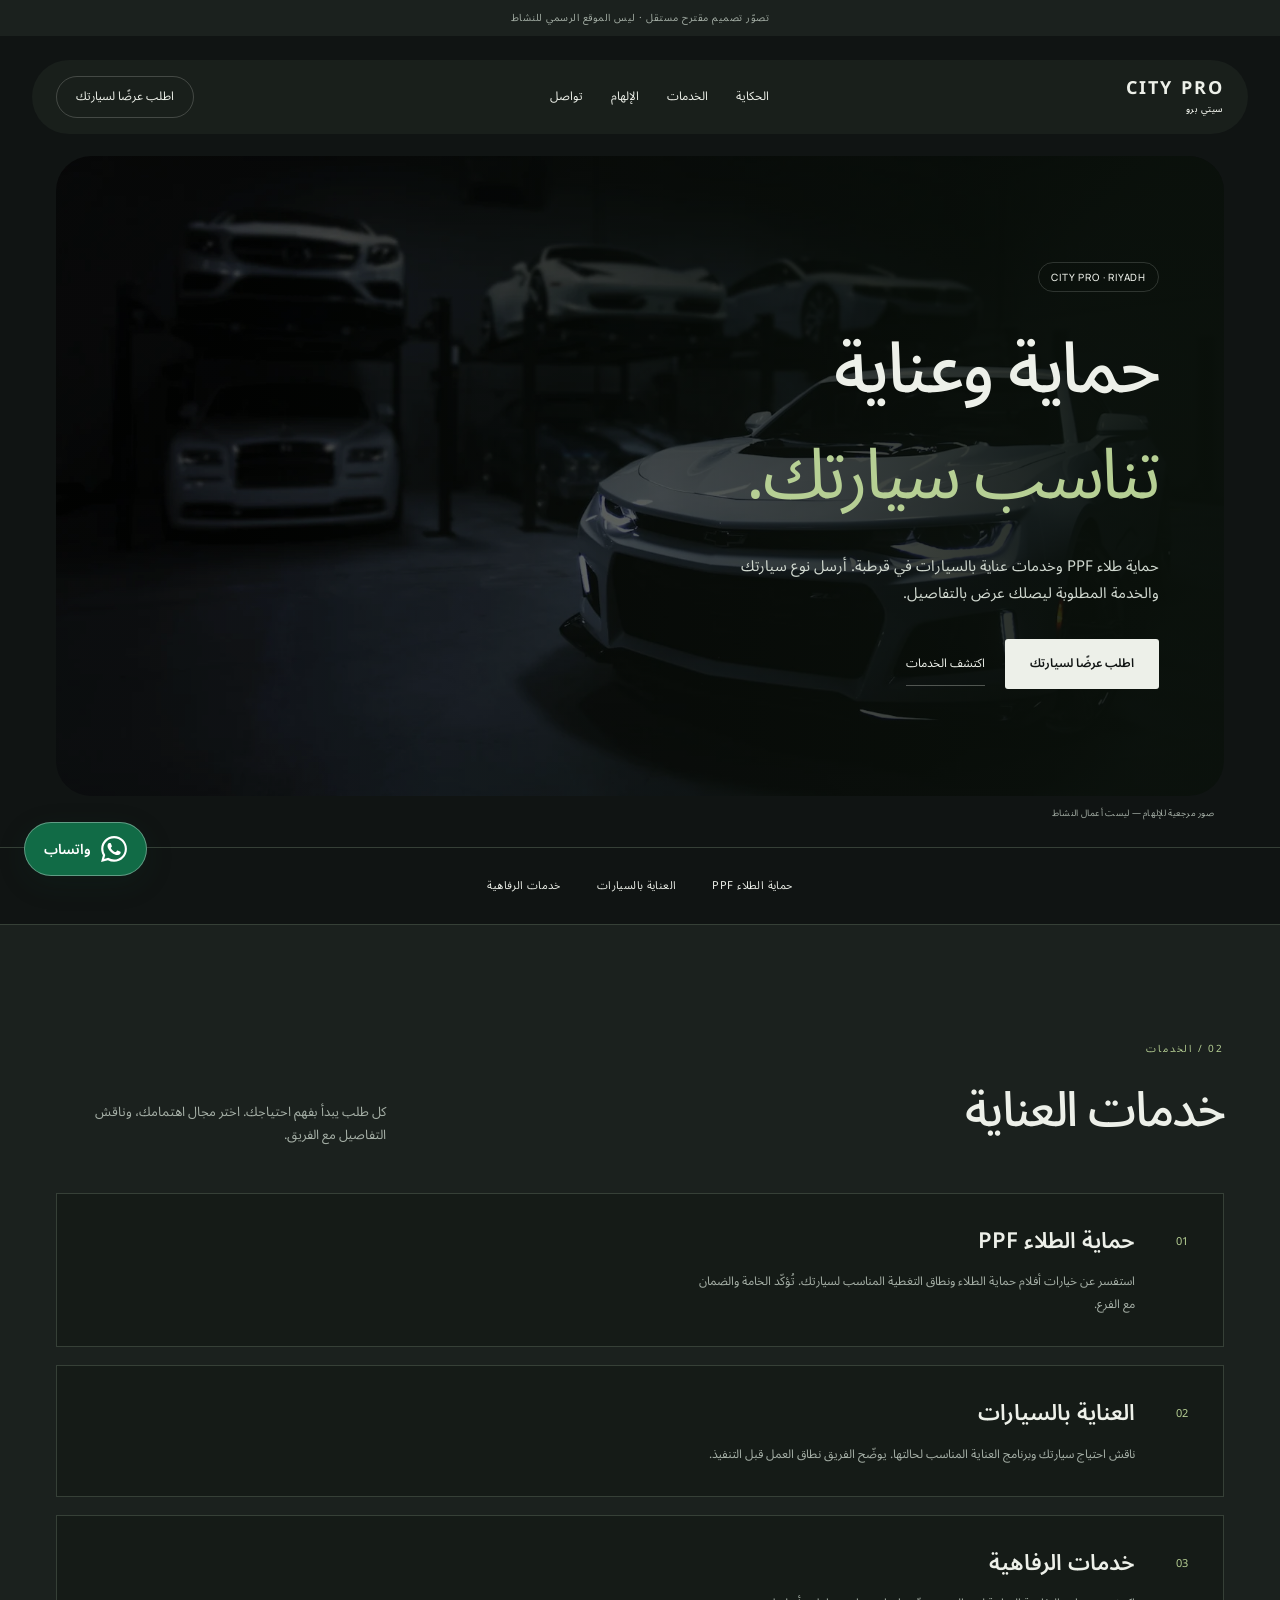
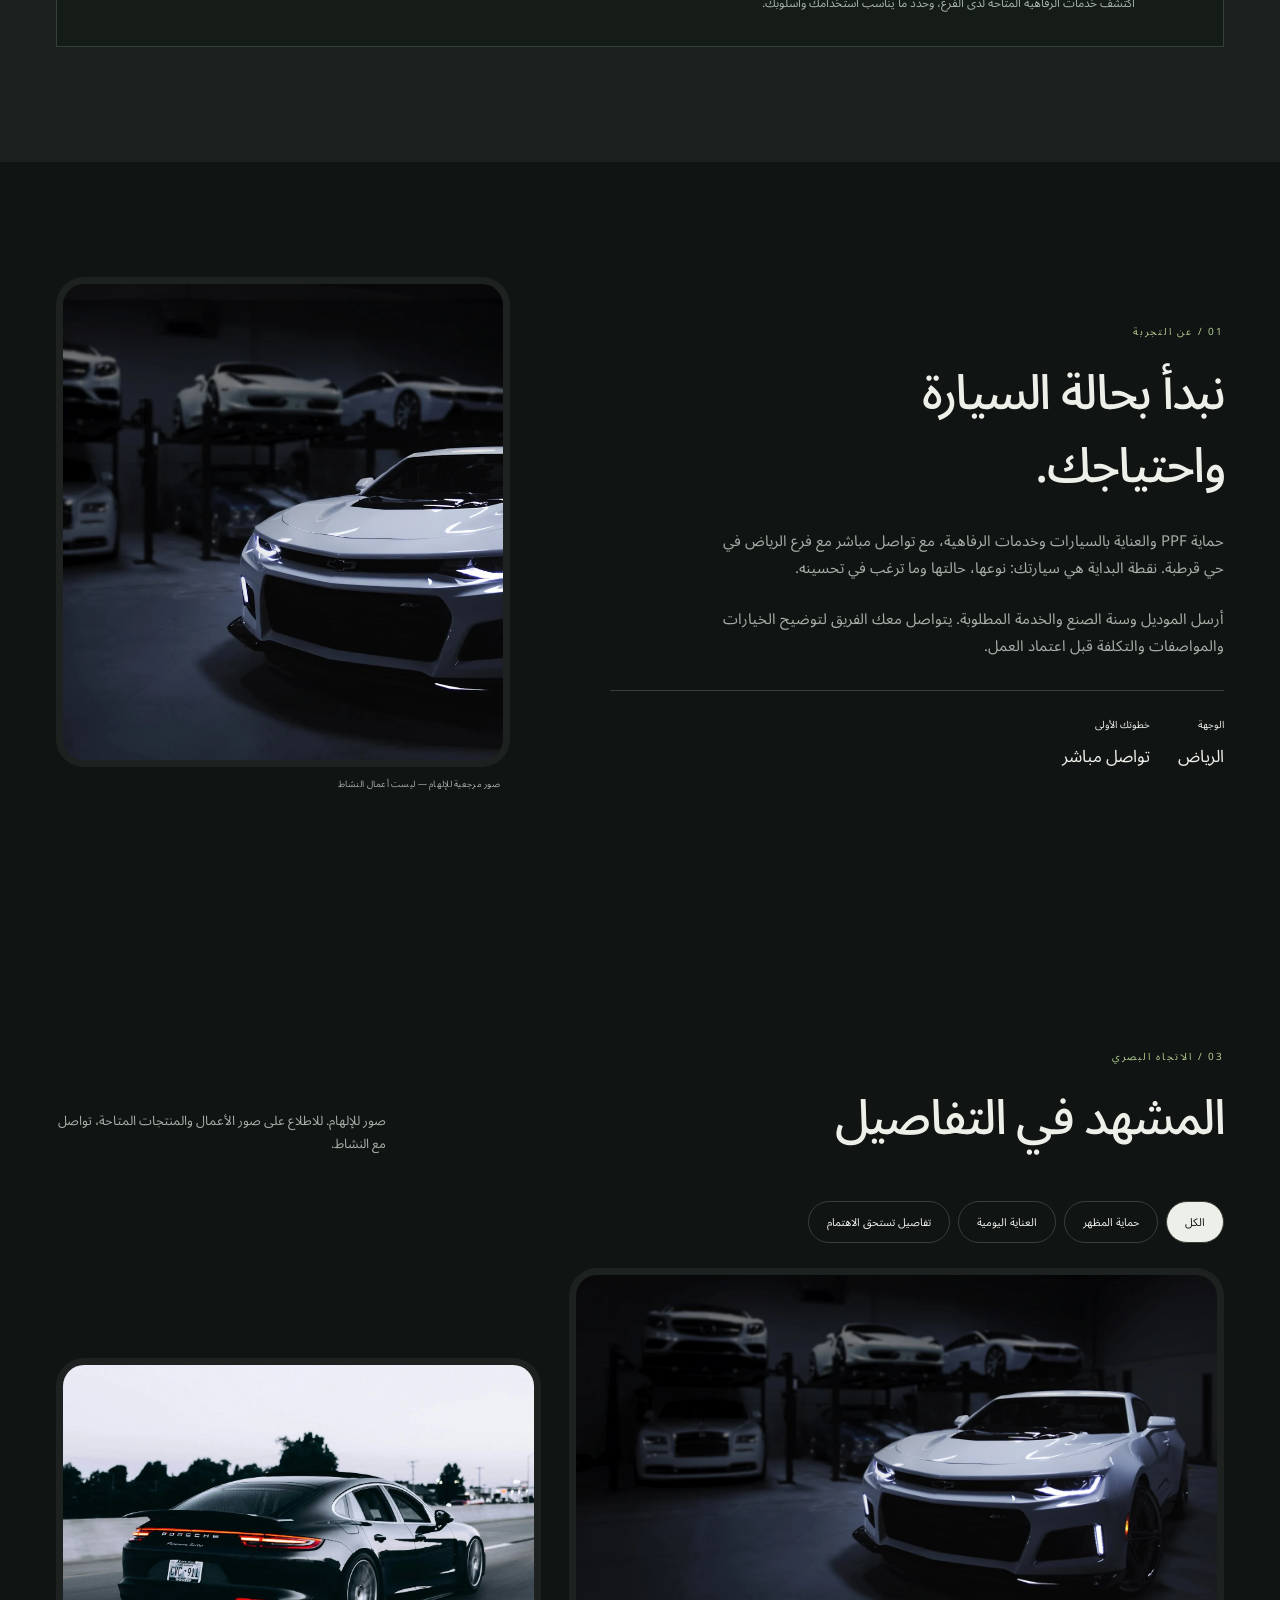
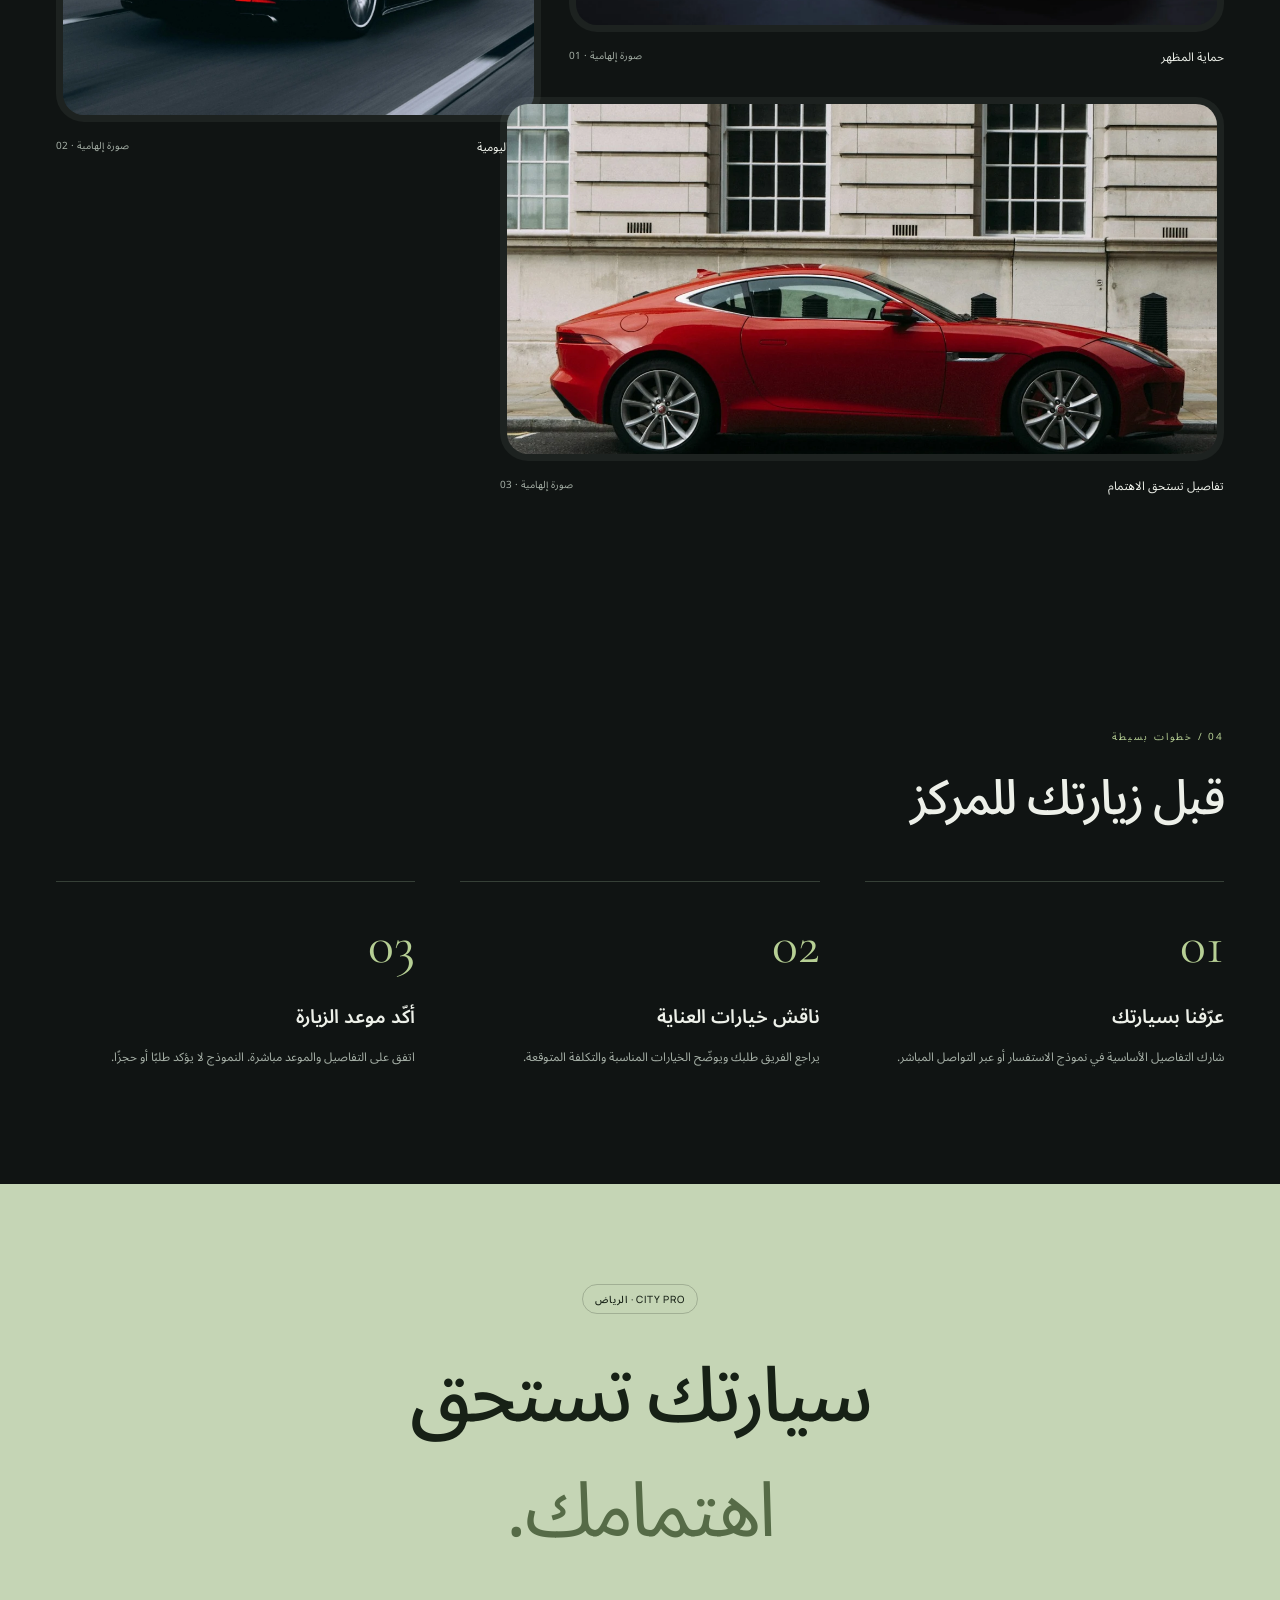
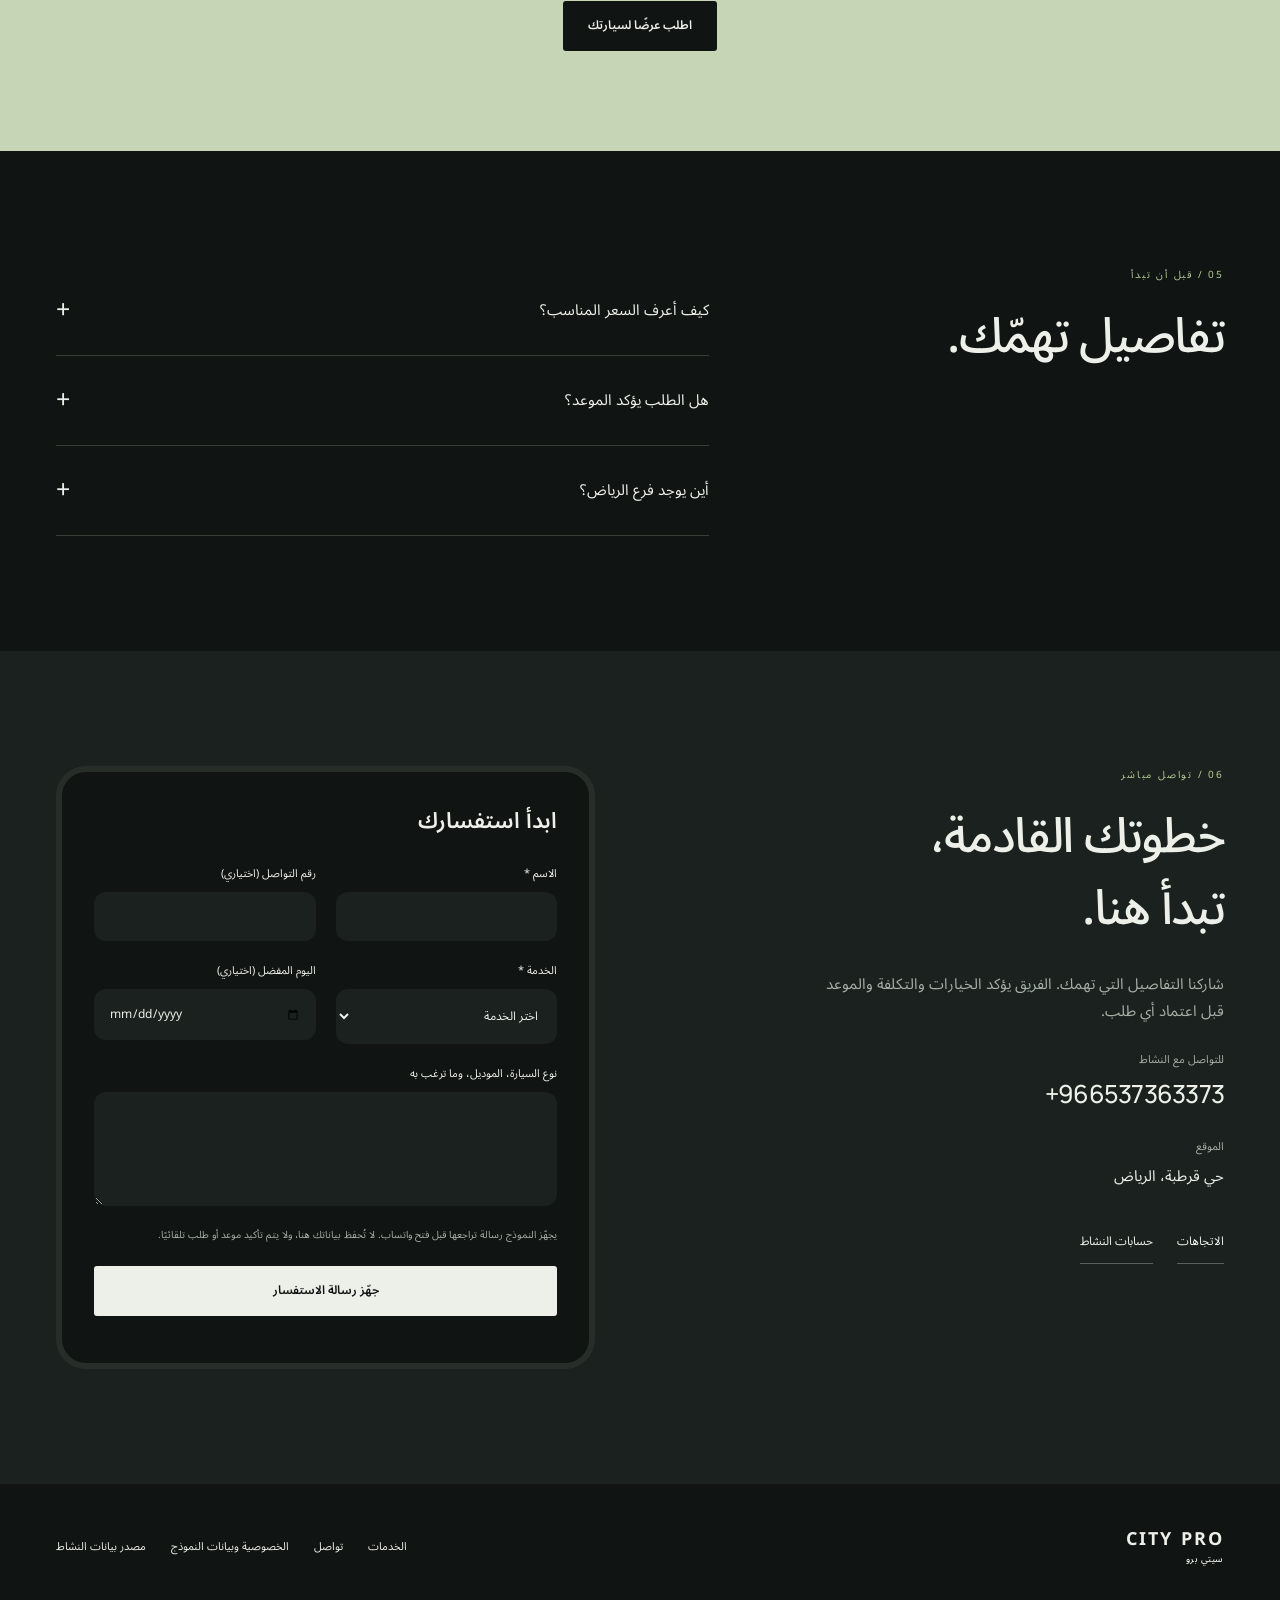
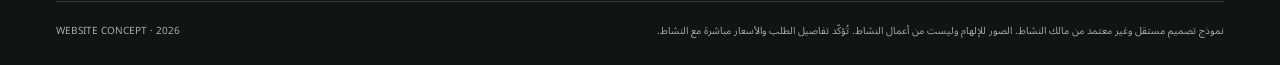
==== commit 85b5d192: "Add persistent accessible WhatsApp contact button" ====
--- a/index.html
+++ b/index.html
@@ -1 +1 @@
-<!doctype html><html lang="ar" dir="rtl"><head><meta charset="utf-8"><meta name="viewport" content="width=device-width,initial-scale=1"><meta name="robots" content="noindex,nofollow"><title>سيتي برو | الرياض — تصور الموقع</title><meta name="description" content="حماية طلاء PPF وخدمات عناية بالسيارات في قرطبة. أرسل نوع سيارتك والخدمة المطلوبة ليصلك عرض بالتفاصيل."><meta name="theme-color" content="#f2eee7"><meta property="og:title" content="سيتي برو — تصور الموقع"><meta property="og:description" content="حماية طلاء PPF وخدمات عناية بالسيارات في قرطبة. أرسل نوع سيارتك والخدمة المطلوبة ليصلك عرض بالتفاصيل."><meta property="og:image" content="https://az212z.github.io/citypro-riyadh/assets/car-black.webp"><link rel="icon" href="favicon.svg" type="image/svg+xml"><link rel="stylesheet" href="style.css"><script src="app.js" defer></script></head><body class="city" dir="rtl"><a class="skip" href="#main">انتقل للمحتوى</a><div class="preview">تصوّر تصميم مقترح مستقل · ليس الموقع الرسمي للنشاط</div><header class="nav"><a class="brand" href="index.html">CITY PRO<small>سيتي برو</small></a><nav class="links" id="site-menu" aria-label="القائمة الرئيسية"><a href="#about">الحكاية</a><a href="#services">الخدمات</a><a href="#gallery">الإلهام</a><a href="#contact">تواصل</a></nav><a class="nav-cta" href="#contact">اطلب عرضًا لسيارتك</a><button class="menu-toggle" aria-label="القائمة" aria-controls="site-menu" aria-expanded="false"><span></span><span></span></button></header><main id="main"><section class="hero wrap"><div class="cinema"><img src="assets/car-black.webp" alt="صور مرجعية للإلهام — ليست أعمال النشاط" width="1600" height="945" fetchpriority="high"><div class="hero-copy"><span class="eyebrow">CITY PRO · RIYADH</span><h1>حماية وعناية<br><em>تناسب سيارتك.</em></h1><p>حماية طلاء PPF وخدمات عناية بالسيارات في قرطبة. أرسل نوع سيارتك والخدمة المطلوبة ليصلك عرض بالتفاصيل.</p><div class="actions"><a class="button " href="#contact" >اطلب عرضًا لسيارتك</a><a class="text-link" href="#services">اكتشف الخدمات</a></div></div></div><small class="image-note">صور مرجعية للإلهام — ليست أعمال النشاط</small></section><div class="ticker"><span>حماية الطلاء PPF</span><span>العناية بالسيارات</span><span>خدمات الرفاهية</span></div><section class="section services" id="services"><div class="wrap"><div class="section-head reveal"><div><span class="section-no">02 / الخدمات</span><h2>خدمات العناية</h2></div><p>كل طلب يبدأ بفهم احتياجك. اختر مجال اهتمامك، وناقش التفاصيل مع الفريق.</p></div><div class="service-list"><div class="service-shell reveal"><a class="service-card" href="#contact" data-service="حماية الطلاء PPF"><span class="service-num">01</span><div><h3>حماية الطلاء PPF</h3><p>استفسر عن خيارات أفلام حماية الطلاء ونطاق التغطية المناسب لسيارتك. تُؤكّد الخامة والضمان مع الفرع.</p></div></a></div><div class="service-shell reveal"><a class="service-card" href="#contact" data-service="العناية بالسيارات"><span class="service-num">02</span><div><h3>العناية بالسيارات</h3><p>ناقش احتياج سيارتك وبرنامج العناية المناسب لحالتها. يوضّح الفريق نطاق العمل قبل التنفيذ.</p></div></a></div><div class="service-shell reveal"><a class="service-card" href="#contact" data-service="خدمات الرفاهية"><span class="service-num">03</span><div><h3>خدمات الرفاهية</h3><p>اكتشف خدمات الرفاهية المتاحة لدى الفرع، وحدّد ما يناسب استخدامك وأسلوبك.</p></div></a></div></div></div></section><section class="section wrap about" id="about"><div class="about-copy reveal"><span class="section-no">01 / عن التجربة</span><h2>نبدأ بحالة السيارة<br>واحتياجك.</h2><p>حماية PPF والعناية بالسيارات وخدمات الرفاهية، مع تواصل مباشر مع فرع الرياض في حي قرطبة. نقطة البداية هي سيارتك: نوعها، حالتها وما ترغب في تحسينه.</p><p>أرسل الموديل وسنة الصنع والخدمة المطلوبة. يتواصل معك الفريق لتوضيح الخيارات والمواصفات والتكلفة قبل اعتماد العمل.</p><div class="micro"><div>الوجهة<span>الرياض</span></div><div>خطوتك الأولى<span>تواصل مباشر</span></div></div></div><div class="reveal"><div class="bezel about-image"><div class="frame"><img src="assets/car-black.webp" alt="صور مرجعية للإلهام — ليست أعمال النشاط" width="1600" height="1100" loading=lazy decoding="async"></div></div><small class="image-note">صور مرجعية للإلهام — ليست أعمال النشاط</small></div></section><section class="section wrap" id="gallery"><div class="section-head reveal"><div><span class="section-no">03 / الاتجاه البصري</span><h2>المشهد في التفاصيل</h2></div><p>صور للإلهام. للاطلاع على صور الأعمال والمنتجات المتاحة، تواصل مع النشاط.</p></div><div class="gallery-filter"><button class="filter" data-filter="all" aria-pressed="true">الكل</button><button class="filter" data-filter="0" aria-pressed="false">حماية المظهر</button><button class="filter" data-filter="1" aria-pressed="false">العناية اليومية</button><button class="filter" data-filter="2" aria-pressed="false">تفاصيل تستحق الاهتمام</button></div><div class="gallery-grid"><article class="gallery-card reveal" data-category="0"><button type="button" data-lightbox data-caption="حماية المظهر" aria-label="تكبير صورة حماية المظهر"><img src="assets/car-black.webp" alt="حماية المظهر — صور مرجعية للإلهام — ليست أعمال النشاط" width="1600" height="1100" loading="lazy" decoding="async"></button><div class="gallery-caption">حماية المظهر<span>صورة إلهامية · 01</span></div></article><article class="gallery-card reveal" data-category="1"><button type="button" data-lightbox data-caption="العناية اليومية" aria-label="تكبير صورة العناية اليومية"><img src="assets/car-road.webp" alt="العناية اليومية — صور مرجعية للإلهام — ليست أعمال النشاط" width="1600" height="1100" loading="lazy" decoding="async"></button><div class="gallery-caption">العناية اليومية<span>صورة إلهامية · 02</span></div></article><article class="gallery-card reveal" data-category="2"><button type="button" data-lightbox data-caption="تفاصيل تستحق الاهتمام" aria-label="تكبير صورة تفاصيل تستحق الاهتمام"><img src="assets/car-detail.webp" alt="تفاصيل تستحق الاهتمام — صور مرجعية للإلهام — ليست أعمال النشاط" width="1600" height="1100" loading="lazy" decoding="async"></button><div class="gallery-caption">تفاصيل تستحق الاهتمام<span>صورة إلهامية · 03</span></div></article></div></section><section class="section wrap"><div class="section-head reveal"><div><span class="section-no">04 / خطوات بسيطة</span><h2>قبل زيارتك للمركز</h2></div></div><div class="process-grid"><article class="step reveal"><strong>01</strong><h3>عرّفنا بسيارتك</h3><p>شارك التفاصيل الأساسية في نموذج الاستفسار أو عبر التواصل المباشر.</p></article><article class="step reveal"><strong>02</strong><h3>ناقش خيارات العناية</h3><p>يراجع الفريق طلبك ويوضّح الخيارات المناسبة والتكلفة المتوقعة.</p></article><article class="step reveal"><strong>03</strong><h3>أكّد موعد الزيارة</h3><p>اتفق على التفاصيل والموعد مباشرة. النموذج لا يؤكد طلبًا أو حجزًا.</p></article></div></section><section class="statement"><div class="wrap reveal"><span class="eyebrow">CITY PRO · الرياض</span><h2>سيارتك تستحق<br><em>اهتمامك.</em></h2><a class="button " href="#contact" >اطلب عرضًا لسيارتك</a></div></section><section class="section wrap faq" id="questions"><div class="reveal"><span class="section-no">05 / قبل أن تبدأ</span><h2>تفاصيل تهمّك.</h2></div><div class="reveal"><details><summary>كيف أعرف السعر المناسب؟</summary><p>أرسل نوع السيارة والموديل والخدمة المطلوبة. يعتمد عرض السعر على حالة السيارة ونطاق العمل والخامات.</p></details><details><summary>هل الطلب يؤكد الموعد؟</summary><p>الطلب يبدأ محادثة مع الفريق فقط. يُؤكد الموعد والتكلفة من الفرع قبل الزيارة.</p></details><details><summary>أين يوجد فرع الرياض؟</summary><p>في حي قرطبة بالرياض. استخدم رابط الاتجاهات أو تواصل مع الفريق لتأكيد نقطة الوصول.</p></details></div></section><section class="section contact" id="contact"><div class="wrap contact-grid"><div class="contact-copy reveal"><span class="section-no">06 / تواصل مباشر</span><h2>خطوتك القادمة،<br>تبدأ هنا.</h2><p>شاركنا التفاصيل التي تهمك. الفريق يؤكد الخيارات والتكلفة والموعد قبل اعتماد أي طلب.</p><div class="contact-line"><small>للتواصل مع النشاط</small><a class="phone" href="tel:+966537363373">+966537363373</a></div><div class="contact-line"><small>الموقع</small>حي قرطبة، الرياض</div><div class="contact-meta"><a class="text-link" href="https://www.google.com/maps/search/?api=1&query=%D8%B3%D9%8A%D8%AA%D9%8A%20%D8%A8%D8%B1%D9%88%20%D8%AD%D9%8A%20%D9%82%D8%B1%D8%B7%D8%A8%D8%A9%D8%8C%20%D8%A7%D9%84%D8%B1%D9%8A%D8%A7%D8%B6" target="_blank" rel="noopener noreferrer">الاتجاهات</a><a class="text-link" href="https://linktr.ee/citypro" target="_blank" rel="noopener noreferrer">حسابات النشاط</a></div></div><div class="form-shell"><form data-phone="966537363373" data-business="سيتي برو"><h3>ابدأ استفسارك</h3><div class="form-fields"><label class="field">الاسم *<input name="name" autocomplete="name" required maxlength="80"></label><label class="field">رقم التواصل (اختياري)<input name="phone" type="tel" autocomplete="tel" inputmode="tel" maxlength="25" pattern="[+0-9٠-٩ ()-]{7,25}"></label><label class="field">الخدمة *<select name="service" required><option value="">اختر الخدمة</option><option>حماية الطلاء PPF</option><option>العناية بالسيارات</option><option>خدمات الرفاهية</option><option>أحتاج مساعدة في الاختيار</option></select></label><label class="field">اليوم المفضل (اختياري)<input type="date" name="date"></label><label class="field full">نوع السيارة، الموديل، وما ترغب به<textarea name="details" maxlength="1500" rows="4"></textarea></label></div><p class="form-note">يجهّز النموذج رسالة تراجعها قبل فتح واتساب. لا تُحفظ بياناتك هنا، ولا يتم تأكيد موعد أو طلب تلقائيًا.</p><button class="button form-submit" type="submit">جهّز رسالة الاستفسار</button><p class="form-feedback" role="status" aria-live="polite"></p><div class="form-result" hidden><p class="message-preview" style="white-space:pre-line"></p><a class="button " href="https://wa.me/966537363373" target="_blank" rel="noopener noreferrer">فتح واتساب</a></div></form></div></div></section></main><footer class="footer wrap"><div class="footer-top"><a class="brand" href="index.html">CITY PRO<small>سيتي برو</small></a><div class="footer-links"><a href="#services">الخدمات</a><a href="#contact">تواصل</a><a href="privacy.html">الخصوصية وبيانات النموذج</a><a href="https://linktr.ee/citypro" target="_blank" rel="noopener noreferrer">مصدر بيانات النشاط</a></div></div><div class="footer-bottom"><p>نموذج تصميم مستقل وغير معتمد من مالك النشاط. الصور للإلهام وليست من أعمال النشاط. تُؤكّد تفاصيل الطلب والأسعار مباشرة مع النشاط.</p><span>WEBSITE CONCEPT · 2026</span></div></footer><div class="floating-contact"><a class="button " href="#contact" >تواصل معنا</a></div><dialog class="lightbox" aria-label="عرض الصورة"><div class="lightbox-top"><span class="lightbox-label"></span><button class="close-dialog" aria-label="إغلاق">×</button></div><img alt=""></dialog></body></html>+<!doctype html><html lang="ar" dir="rtl"><head><meta charset="utf-8"><meta name="viewport" content="width=device-width,initial-scale=1"><meta name="robots" content="noindex,nofollow"><title>سيتي برو | الرياض — تصور الموقع</title><meta name="description" content="حماية طلاء PPF وخدمات عناية بالسيارات في قرطبة. أرسل نوع سيارتك والخدمة المطلوبة ليصلك عرض بالتفاصيل."><meta name="theme-color" content="#f2eee7"><meta property="og:title" content="سيتي برو — تصور الموقع"><meta property="og:description" content="حماية طلاء PPF وخدمات عناية بالسيارات في قرطبة. أرسل نوع سيارتك والخدمة المطلوبة ليصلك عرض بالتفاصيل."><meta property="og:image" content="https://az212z.github.io/citypro-riyadh/assets/car-black.webp"><link rel="icon" href="favicon.svg" type="image/svg+xml"><link rel="stylesheet" href="style.css"><script src="app.js" defer></script></head><body class="city" dir="rtl"><a class="skip" href="#main">انتقل للمحتوى</a><div class="preview">تصوّر تصميم مقترح مستقل · ليس الموقع الرسمي للنشاط</div><header class="nav"><a class="brand" href="index.html">CITY PRO<small>سيتي برو</small></a><nav class="links" id="site-menu" aria-label="القائمة الرئيسية"><a href="#about">الحكاية</a><a href="#services">الخدمات</a><a href="#gallery">الإلهام</a><a href="#contact">تواصل</a></nav><a class="nav-cta" href="#contact">اطلب عرضًا لسيارتك</a><button class="menu-toggle" aria-label="القائمة" aria-controls="site-menu" aria-expanded="false"><span></span><span></span></button></header><main id="main"><section class="hero wrap"><div class="cinema"><img src="assets/car-black.webp" alt="صور مرجعية للإلهام — ليست أعمال النشاط" width="1600" height="945" fetchpriority="high"><div class="hero-copy"><span class="eyebrow">CITY PRO · RIYADH</span><h1>حماية وعناية<br><em>تناسب سيارتك.</em></h1><p>حماية طلاء PPF وخدمات عناية بالسيارات في قرطبة. أرسل نوع سيارتك والخدمة المطلوبة ليصلك عرض بالتفاصيل.</p><div class="actions"><a class="button " href="#contact" >اطلب عرضًا لسيارتك</a><a class="text-link" href="#services">اكتشف الخدمات</a></div></div></div><small class="image-note">صور مرجعية للإلهام — ليست أعمال النشاط</small></section><div class="ticker"><span>حماية الطلاء PPF</span><span>العناية بالسيارات</span><span>خدمات الرفاهية</span></div><section class="section services" id="services"><div class="wrap"><div class="section-head reveal"><div><span class="section-no">02 / الخدمات</span><h2>خدمات العناية</h2></div><p>كل طلب يبدأ بفهم احتياجك. اختر مجال اهتمامك، وناقش التفاصيل مع الفريق.</p></div><div class="service-list"><div class="service-shell reveal"><a class="service-card" href="#contact" data-service="حماية الطلاء PPF"><span class="service-num">01</span><div><h3>حماية الطلاء PPF</h3><p>استفسر عن خيارات أفلام حماية الطلاء ونطاق التغطية المناسب لسيارتك. تُؤكّد الخامة والضمان مع الفرع.</p></div></a></div><div class="service-shell reveal"><a class="service-card" href="#contact" data-service="العناية بالسيارات"><span class="service-num">02</span><div><h3>العناية بالسيارات</h3><p>ناقش احتياج سيارتك وبرنامج العناية المناسب لحالتها. يوضّح الفريق نطاق العمل قبل التنفيذ.</p></div></a></div><div class="service-shell reveal"><a class="service-card" href="#contact" data-service="خدمات الرفاهية"><span class="service-num">03</span><div><h3>خدمات الرفاهية</h3><p>اكتشف خدمات الرفاهية المتاحة لدى الفرع، وحدّد ما يناسب استخدامك وأسلوبك.</p></div></a></div></div></div></section><section class="section wrap about" id="about"><div class="about-copy reveal"><span class="section-no">01 / عن التجربة</span><h2>نبدأ بحالة السيارة<br>واحتياجك.</h2><p>حماية PPF والعناية بالسيارات وخدمات الرفاهية، مع تواصل مباشر مع فرع الرياض في حي قرطبة. نقطة البداية هي سيارتك: نوعها، حالتها وما ترغب في تحسينه.</p><p>أرسل الموديل وسنة الصنع والخدمة المطلوبة. يتواصل معك الفريق لتوضيح الخيارات والمواصفات والتكلفة قبل اعتماد العمل.</p><div class="micro"><div>الوجهة<span>الرياض</span></div><div>خطوتك الأولى<span>تواصل مباشر</span></div></div></div><div class="reveal"><div class="bezel about-image"><div class="frame"><img src="assets/car-black.webp" alt="صور مرجعية للإلهام — ليست أعمال النشاط" width="1600" height="1100" loading=lazy decoding="async"></div></div><small class="image-note">صور مرجعية للإلهام — ليست أعمال النشاط</small></div></section><section class="section wrap" id="gallery"><div class="section-head reveal"><div><span class="section-no">03 / الاتجاه البصري</span><h2>المشهد في التفاصيل</h2></div><p>صور للإلهام. للاطلاع على صور الأعمال والمنتجات المتاحة، تواصل مع النشاط.</p></div><div class="gallery-filter"><button class="filter" data-filter="all" aria-pressed="true">الكل</button><button class="filter" data-filter="0" aria-pressed="false">حماية المظهر</button><button class="filter" data-filter="1" aria-pressed="false">العناية اليومية</button><button class="filter" data-filter="2" aria-pressed="false">تفاصيل تستحق الاهتمام</button></div><div class="gallery-grid"><article class="gallery-card reveal" data-category="0"><button type="button" data-lightbox data-caption="حماية المظهر" aria-label="تكبير صورة حماية المظهر"><img src="assets/car-black.webp" alt="حماية المظهر — صور مرجعية للإلهام — ليست أعمال النشاط" width="1600" height="1100" loading="lazy" decoding="async"></button><div class="gallery-caption">حماية المظهر<span>صورة إلهامية · 01</span></div></article><article class="gallery-card reveal" data-category="1"><button type="button" data-lightbox data-caption="العناية اليومية" aria-label="تكبير صورة العناية اليومية"><img src="assets/car-road.webp" alt="العناية اليومية — صور مرجعية للإلهام — ليست أعمال النشاط" width="1600" height="1100" loading="lazy" decoding="async"></button><div class="gallery-caption">العناية اليومية<span>صورة إلهامية · 02</span></div></article><article class="gallery-card reveal" data-category="2"><button type="button" data-lightbox data-caption="تفاصيل تستحق الاهتمام" aria-label="تكبير صورة تفاصيل تستحق الاهتمام"><img src="assets/car-detail.webp" alt="تفاصيل تستحق الاهتمام — صور مرجعية للإلهام — ليست أعمال النشاط" width="1600" height="1100" loading="lazy" decoding="async"></button><div class="gallery-caption">تفاصيل تستحق الاهتمام<span>صورة إلهامية · 03</span></div></article></div></section><section class="section wrap"><div class="section-head reveal"><div><span class="section-no">04 / خطوات بسيطة</span><h2>قبل زيارتك للمركز</h2></div></div><div class="process-grid"><article class="step reveal"><strong>01</strong><h3>عرّفنا بسيارتك</h3><p>شارك التفاصيل الأساسية في نموذج الاستفسار أو عبر التواصل المباشر.</p></article><article class="step reveal"><strong>02</strong><h3>ناقش خيارات العناية</h3><p>يراجع الفريق طلبك ويوضّح الخيارات المناسبة والتكلفة المتوقعة.</p></article><article class="step reveal"><strong>03</strong><h3>أكّد موعد الزيارة</h3><p>اتفق على التفاصيل والموعد مباشرة. النموذج لا يؤكد طلبًا أو حجزًا.</p></article></div></section><section class="statement"><div class="wrap reveal"><span class="eyebrow">CITY PRO · الرياض</span><h2>سيارتك تستحق<br><em>اهتمامك.</em></h2><a class="button " href="#contact" >اطلب عرضًا لسيارتك</a></div></section><section class="section wrap faq" id="questions"><div class="reveal"><span class="section-no">05 / قبل أن تبدأ</span><h2>تفاصيل تهمّك.</h2></div><div class="reveal"><details><summary>كيف أعرف السعر المناسب؟</summary><p>أرسل نوع السيارة والموديل والخدمة المطلوبة. يعتمد عرض السعر على حالة السيارة ونطاق العمل والخامات.</p></details><details><summary>هل الطلب يؤكد الموعد؟</summary><p>الطلب يبدأ محادثة مع الفريق فقط. يُؤكد الموعد والتكلفة من الفرع قبل الزيارة.</p></details><details><summary>أين يوجد فرع الرياض؟</summary><p>في حي قرطبة بالرياض. استخدم رابط الاتجاهات أو تواصل مع الفريق لتأكيد نقطة الوصول.</p></details></div></section><section class="section contact" id="contact"><div class="wrap contact-grid"><div class="contact-copy reveal"><span class="section-no">06 / تواصل مباشر</span><h2>خطوتك القادمة،<br>تبدأ هنا.</h2><p>شاركنا التفاصيل التي تهمك. الفريق يؤكد الخيارات والتكلفة والموعد قبل اعتماد أي طلب.</p><div class="contact-line"><small>للتواصل مع النشاط</small><a class="phone" href="tel:+966537363373">+966537363373</a></div><div class="contact-line"><small>الموقع</small>حي قرطبة، الرياض</div><div class="contact-meta"><a class="text-link" href="https://www.google.com/maps/search/?api=1&query=%D8%B3%D9%8A%D8%AA%D9%8A%20%D8%A8%D8%B1%D9%88%20%D8%AD%D9%8A%20%D9%82%D8%B1%D8%B7%D8%A8%D8%A9%D8%8C%20%D8%A7%D9%84%D8%B1%D9%8A%D8%A7%D8%B6" target="_blank" rel="noopener noreferrer">الاتجاهات</a><a class="text-link" href="https://linktr.ee/citypro" target="_blank" rel="noopener noreferrer">حسابات النشاط</a></div></div><div class="form-shell"><form data-phone="966537363373" data-business="سيتي برو"><h3>ابدأ استفسارك</h3><div class="form-fields"><label class="field">الاسم *<input name="name" autocomplete="name" required maxlength="80"></label><label class="field">رقم التواصل (اختياري)<input name="phone" type="tel" autocomplete="tel" inputmode="tel" maxlength="25" pattern="[+0-9٠-٩ ()-]{7,25}"></label><label class="field">الخدمة *<select name="service" required><option value="">اختر الخدمة</option><option>حماية الطلاء PPF</option><option>العناية بالسيارات</option><option>خدمات الرفاهية</option><option>أحتاج مساعدة في الاختيار</option></select></label><label class="field">اليوم المفضل (اختياري)<input type="date" name="date"></label><label class="field full">نوع السيارة، الموديل، وما ترغب به<textarea name="details" maxlength="1500" rows="4"></textarea></label></div><p class="form-note">يجهّز النموذج رسالة تراجعها قبل فتح واتساب. لا تُحفظ بياناتك هنا، ولا يتم تأكيد موعد أو طلب تلقائيًا.</p><button class="button form-submit" type="submit">جهّز رسالة الاستفسار</button><p class="form-feedback" role="status" aria-live="polite"></p><div class="form-result" hidden><p class="message-preview" style="white-space:pre-line"></p><a class="button " href="https://wa.me/966537363373" target="_blank" rel="noopener noreferrer">فتح واتساب</a></div></form></div></div></section></main><footer class="footer wrap"><div class="footer-top"><a class="brand" href="index.html">CITY PRO<small>سيتي برو</small></a><div class="footer-links"><a href="#services">الخدمات</a><a href="#contact">تواصل</a><a href="privacy.html">الخصوصية وبيانات النموذج</a><a href="https://linktr.ee/citypro" target="_blank" rel="noopener noreferrer">مصدر بيانات النشاط</a></div></div><div class="footer-bottom"><p>نموذج تصميم مستقل وغير معتمد من مالك النشاط. الصور للإلهام وليست من أعمال النشاط. تُؤكّد تفاصيل الطلب والأسعار مباشرة مع النشاط.</p><span>WEBSITE CONCEPT · 2026</span></div></footer><dialog class="lightbox" aria-label="عرض الصورة"><div class="lightbox-top"><span class="lightbox-label"></span><button class="close-dialog" aria-label="إغلاق">×</button></div><img alt=""></dialog><style id="wa-float-style">.wa-float{position:fixed;inset-inline-end:24px;bottom:calc(24px + env(safe-area-inset-bottom,0px));z-index:40;display:inline-flex;align-items:center;justify-content:center;gap:10px;min-height:54px;padding:12px 19px;border:1px solid #ffffff55;border-radius:999px;background:#116b46;color:#fff!important;font-family:inherit;font-size:14px;font-weight:600;line-height:1.5;text-decoration:none!important;box-shadow:0 8px 28px #12382930;isolation:isolate;transition:transform .2s,background .2s,box-shadow .2s}.wa-float svg{display:block;width:26px;height:26px;flex:none}.wa-float:hover{background:#095837;transform:translateY(-3px);box-shadow:0 12px 32px #12382940}.wa-float:focus-visible{outline:3px solid #116b46;outline-offset:5px;box-shadow:0 0 0 3px #fff}.wa-float span{white-space:nowrap}@media(max-width:900px){.wa-float{inset-inline-end:16px;bottom:calc(18px + env(safe-area-inset-bottom,0px));padding:11px 16px;min-height:50px;font-size:13px}.wa-float.wa-above-dock{bottom:calc(92px + env(safe-area-inset-bottom,0px))}}@media(prefers-reduced-motion:reduce){.wa-float{transition:none}.wa-float:hover{transform:none}}@media print{.wa-float{display:none}}</style><a class="wa-float" href="https://wa.me/966537363373" target="_blank" rel="noopener noreferrer" aria-label="تواصل عبر واتساب"><svg viewBox="0 0 24 24" fill="currentColor" aria-hidden="true"><path d="M20.52 3.48A11.87 11.87 0 0012.05 0C5.5 0 .17 5.33.17 11.88c0 2.09.55 4.14 1.58 5.95L.07 24l6.31-1.66a11.89 11.89 0 005.67 1.44h.01c6.55 0 11.88-5.33 11.88-11.88 0-3.17-1.24-6.16-3.42-8.42zM12.05 21.77a9.85 9.85 0 01-5.02-1.37l-.36-.21-3.74.98 1-3.64-.24-.37a9.86 9.86 0 01-1.51-5.28c0-5.45 4.44-9.89 9.9-9.89a9.83 9.83 0 017 2.9 9.85 9.85 0 012.89 7c0 5.45-4.44 9.88-9.92 9.88zm5.42-7.41c-.3-.15-1.76-.87-2.03-.97-.27-.1-.47-.15-.67.15-.2.3-.77.97-.94 1.17-.18.2-.35.22-.65.07-.3-.15-1.25-.46-2.38-1.47-.88-.78-1.48-1.75-1.65-2.05-.17-.3-.02-.46.13-.6.13-.13.3-.35.45-.52.15-.18.2-.3.3-.5.1-.2.05-.37-.03-.52-.07-.15-.67-1.61-.91-2.2-.24-.58-.49-.5-.67-.51h-.57c-.2 0-.52.08-.79.37-.27.3-1.04 1.02-1.04 2.48 0 1.47 1.07 2.89 1.22 3.09.15.2 2.1 3.2 5.08 4.49.71.31 1.27.5 1.7.63.72.23 1.37.2 1.89.12.58-.09 1.76-.72 2.01-1.42.25-.69.25-1.29.18-1.41-.08-.13-.27-.2-.57-.35z"/></svg><span>واتساب</span></a></body></html>
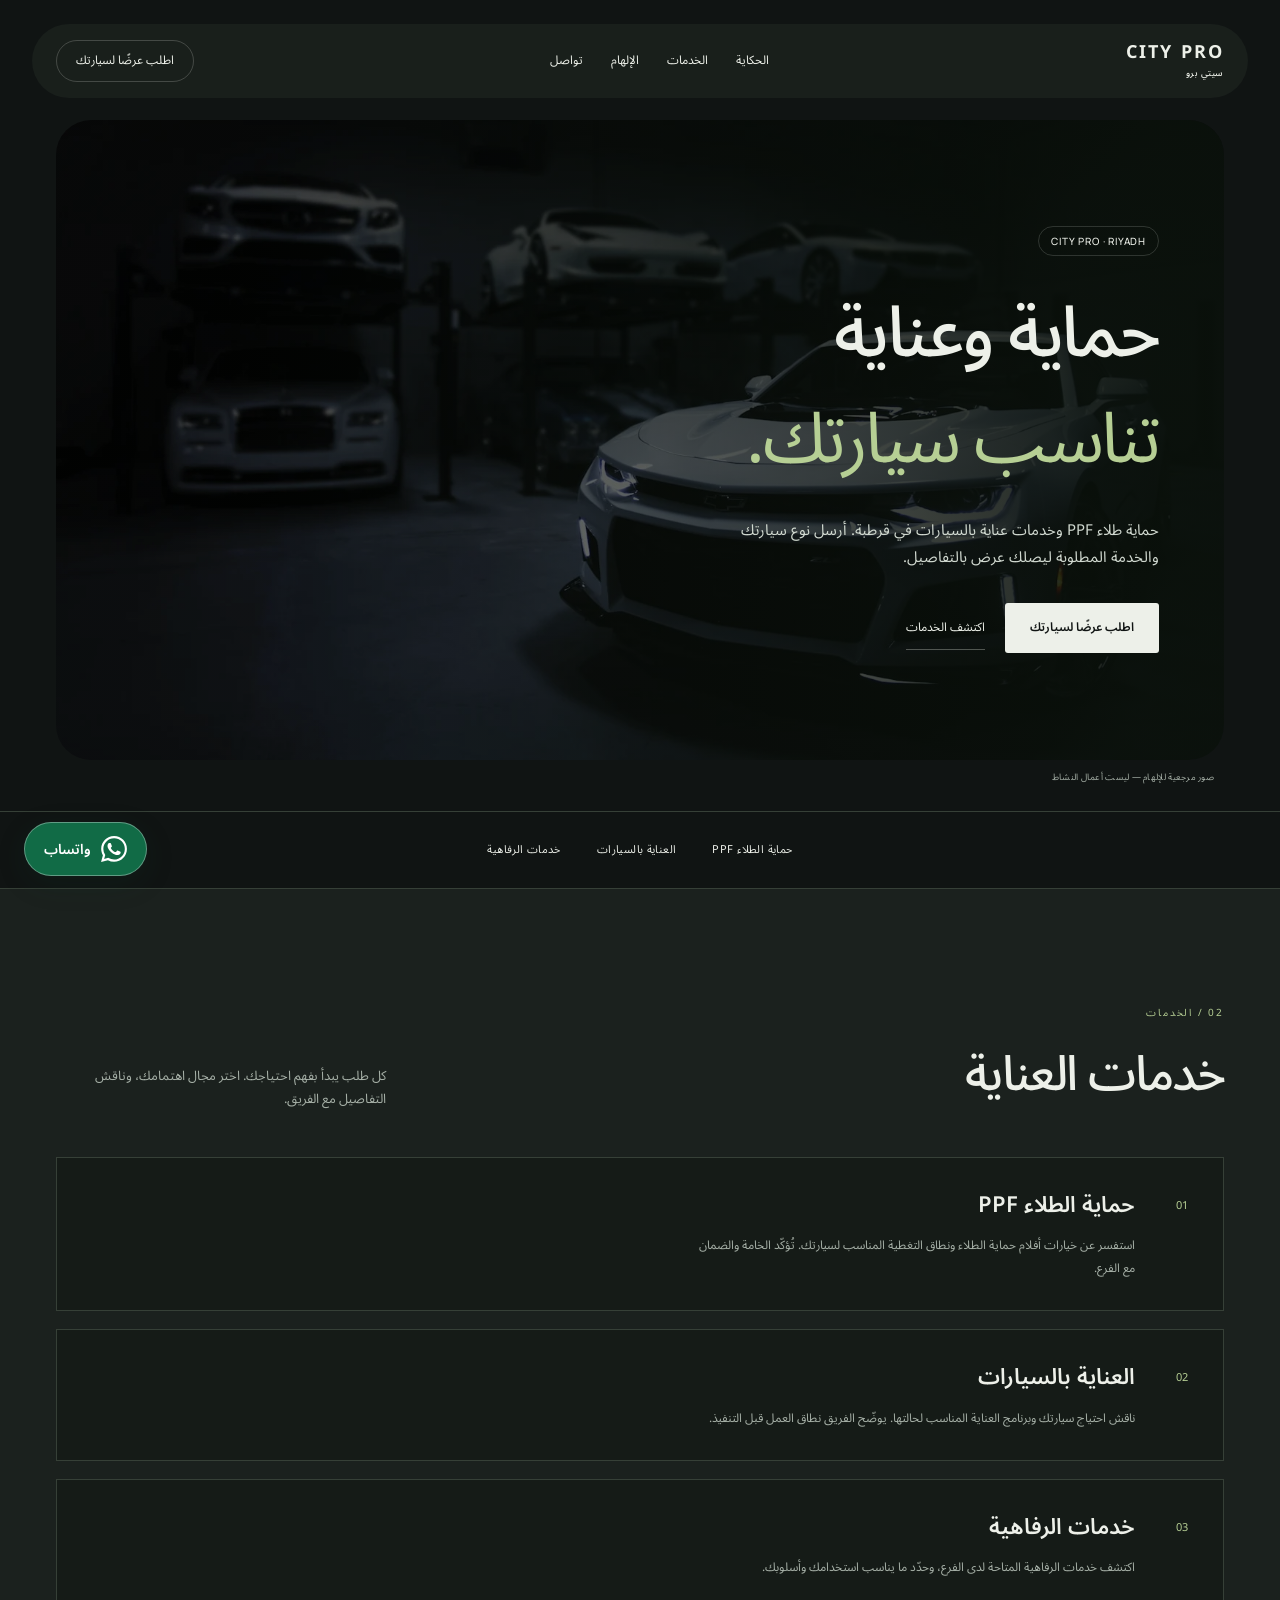
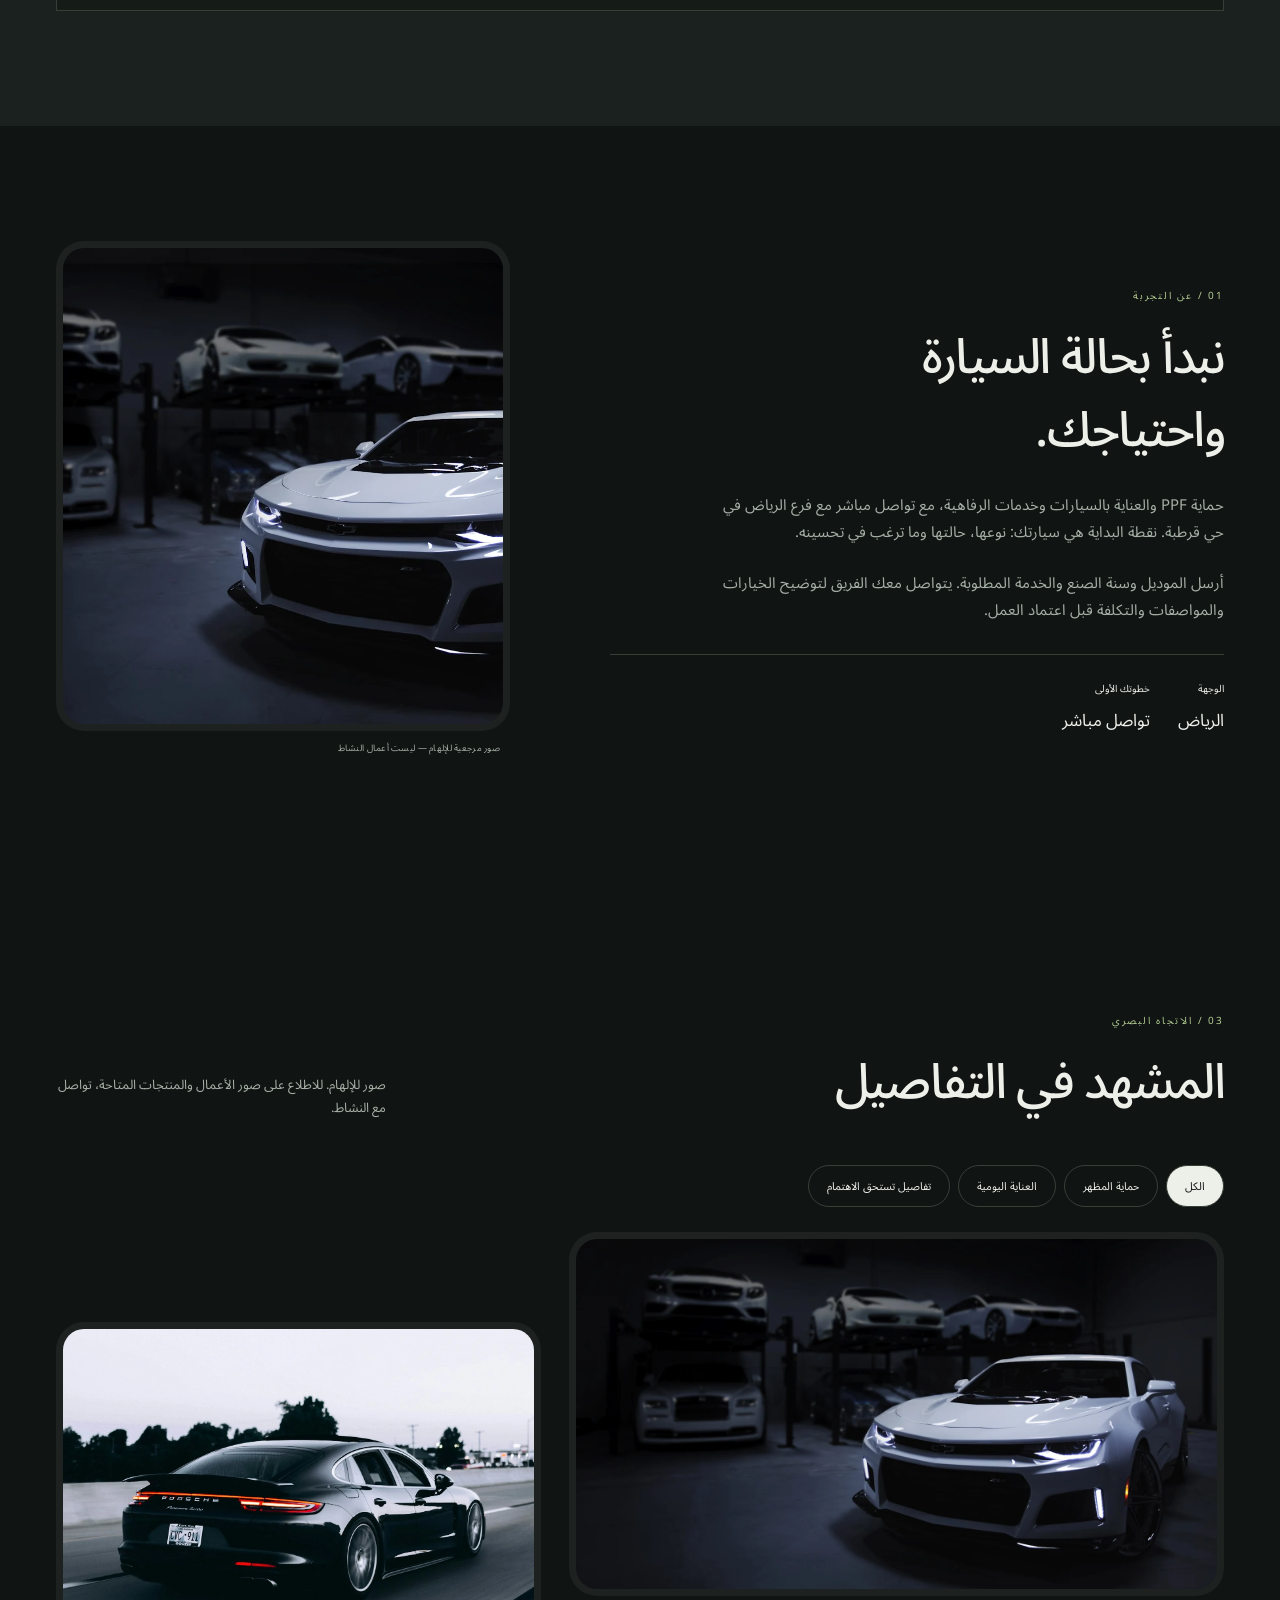
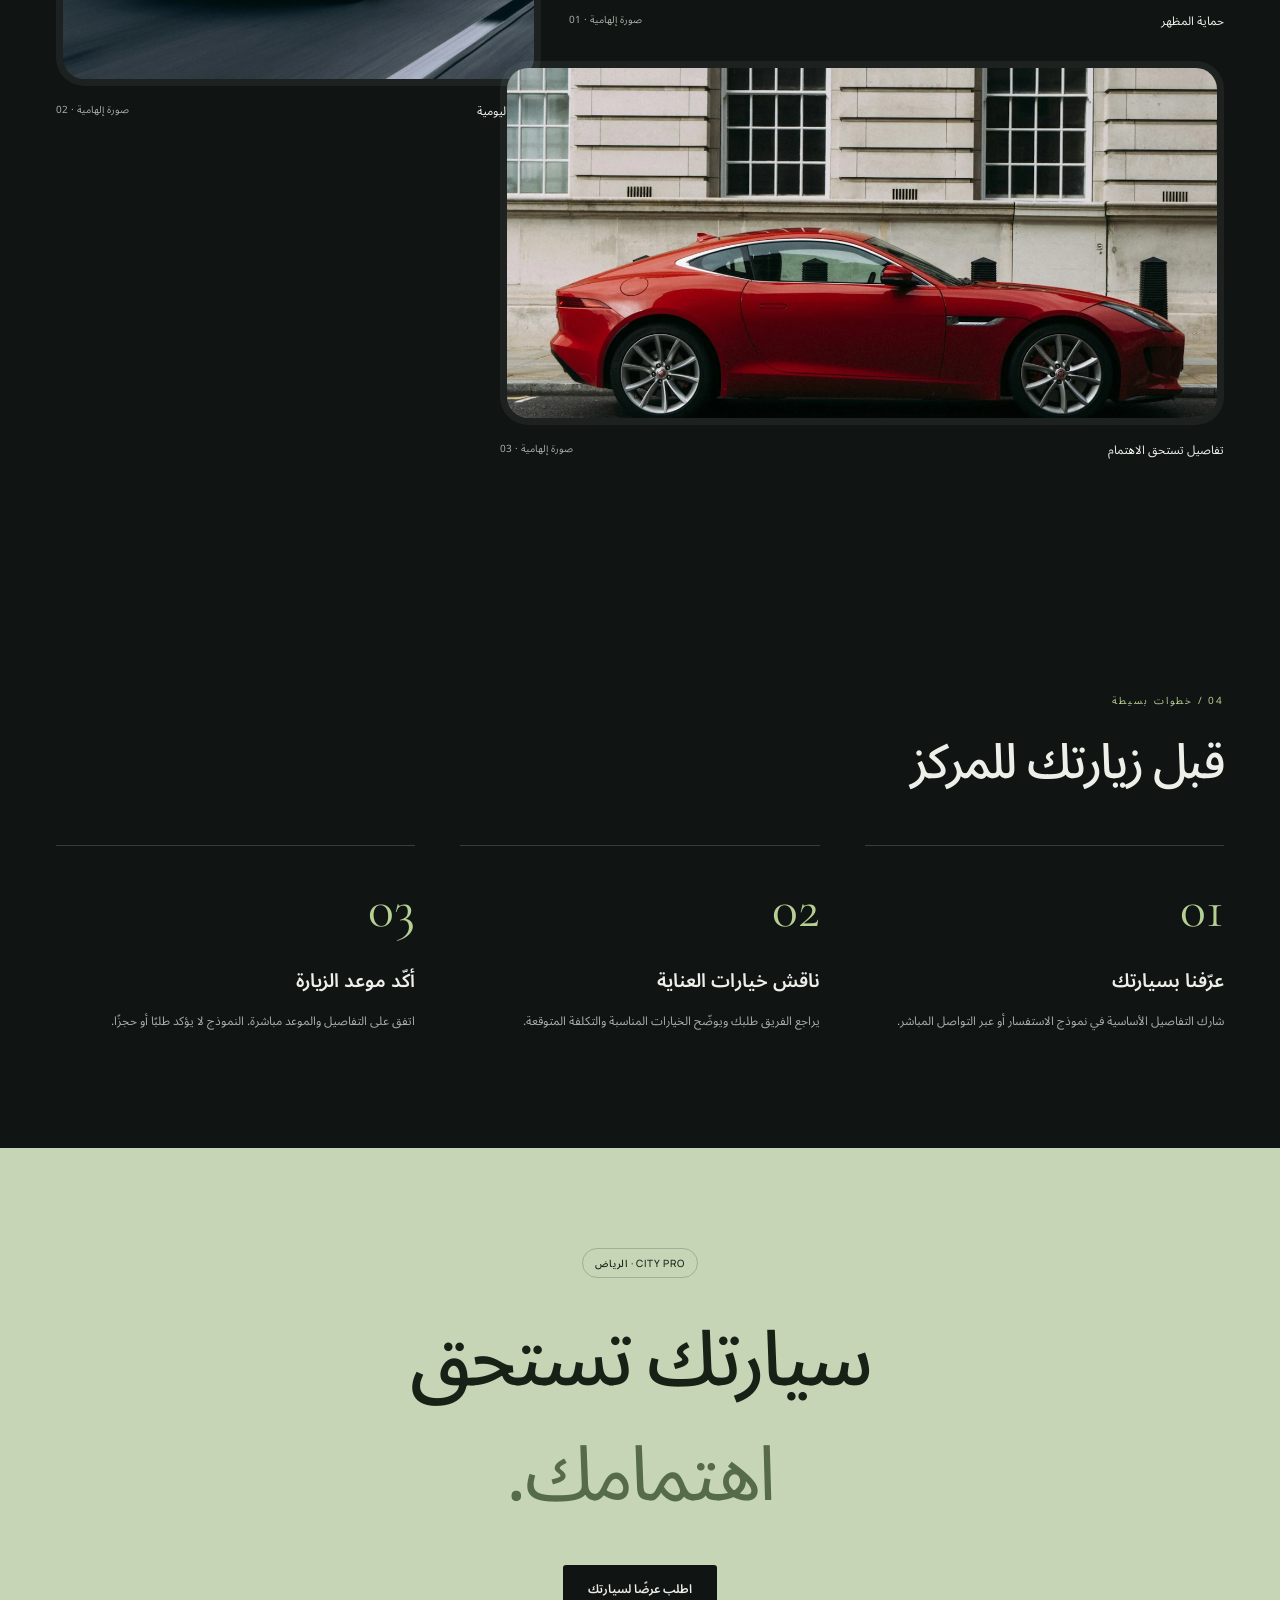
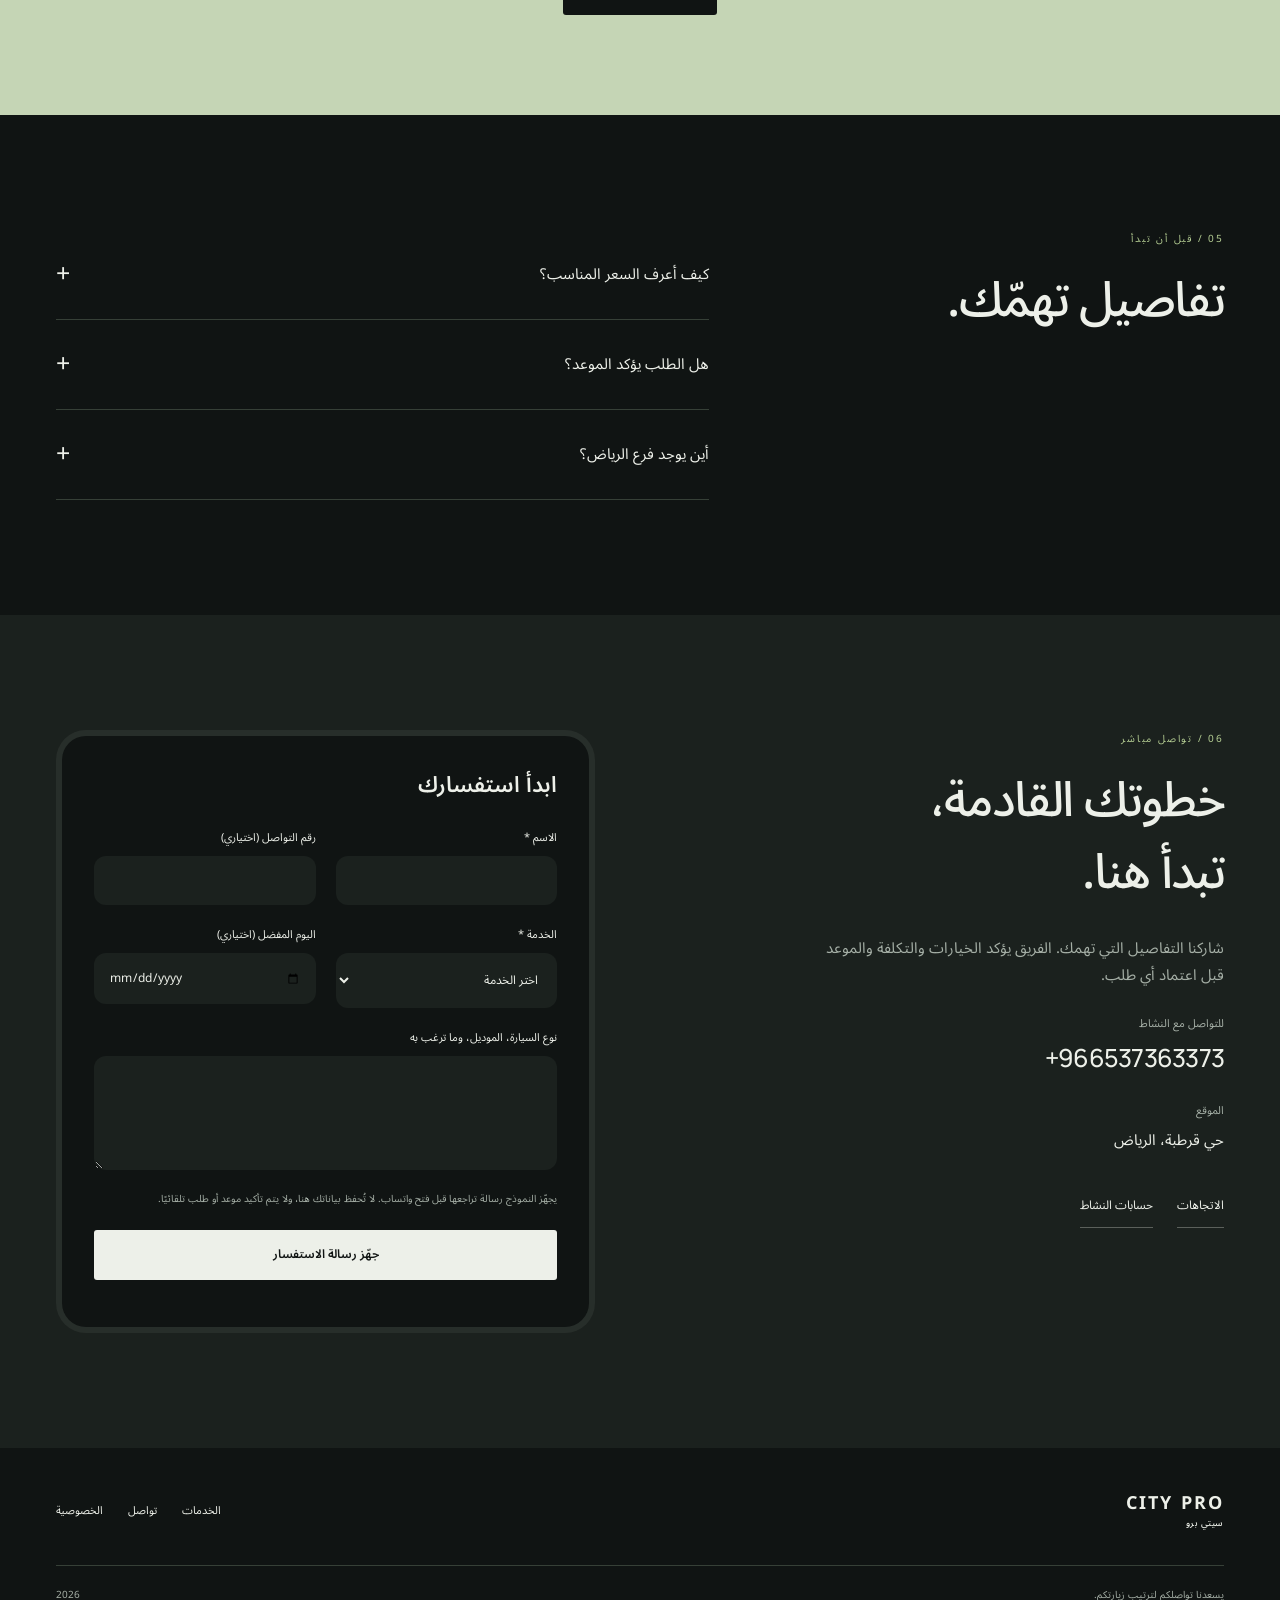
==== commit 6105a7f5: "Prepare clean client presentation and remove verification sources" ====
--- a/index.html
+++ b/index.html
@@ -1 +1,2 @@
-<!doctype html><html lang="ar" dir="rtl"><head><meta charset="utf-8"><meta name="viewport" content="width=device-width,initial-scale=1"><meta name="robots" content="noindex,nofollow"><title>سيتي برو | الرياض — تصور الموقع</title><meta name="description" content="حماية طلاء PPF وخدمات عناية بالسيارات في قرطبة. أرسل نوع سيارتك والخدمة المطلوبة ليصلك عرض بالتفاصيل."><meta name="theme-color" content="#f2eee7"><meta property="og:title" content="سيتي برو — تصور الموقع"><meta property="og:description" content="حماية طلاء PPF وخدمات عناية بالسيارات في قرطبة. أرسل نوع سيارتك والخدمة المطلوبة ليصلك عرض بالتفاصيل."><meta property="og:image" content="https://az212z.github.io/citypro-riyadh/assets/car-black.webp"><link rel="icon" href="favicon.svg" type="image/svg+xml"><link rel="stylesheet" href="style.css"><script src="app.js" defer></script></head><body class="city" dir="rtl"><a class="skip" href="#main">انتقل للمحتوى</a><div class="preview">تصوّر تصميم مقترح مستقل · ليس الموقع الرسمي للنشاط</div><header class="nav"><a class="brand" href="index.html">CITY PRO<small>سيتي برو</small></a><nav class="links" id="site-menu" aria-label="القائمة الرئيسية"><a href="#about">الحكاية</a><a href="#services">الخدمات</a><a href="#gallery">الإلهام</a><a href="#contact">تواصل</a></nav><a class="nav-cta" href="#contact">اطلب عرضًا لسيارتك</a><button class="menu-toggle" aria-label="القائمة" aria-controls="site-menu" aria-expanded="false"><span></span><span></span></button></header><main id="main"><section class="hero wrap"><div class="cinema"><img src="assets/car-black.webp" alt="صور مرجعية للإلهام — ليست أعمال النشاط" width="1600" height="945" fetchpriority="high"><div class="hero-copy"><span class="eyebrow">CITY PRO · RIYADH</span><h1>حماية وعناية<br><em>تناسب سيارتك.</em></h1><p>حماية طلاء PPF وخدمات عناية بالسيارات في قرطبة. أرسل نوع سيارتك والخدمة المطلوبة ليصلك عرض بالتفاصيل.</p><div class="actions"><a class="button " href="#contact" >اطلب عرضًا لسيارتك</a><a class="text-link" href="#services">اكتشف الخدمات</a></div></div></div><small class="image-note">صور مرجعية للإلهام — ليست أعمال النشاط</small></section><div class="ticker"><span>حماية الطلاء PPF</span><span>العناية بالسيارات</span><span>خدمات الرفاهية</span></div><section class="section services" id="services"><div class="wrap"><div class="section-head reveal"><div><span class="section-no">02 / الخدمات</span><h2>خدمات العناية</h2></div><p>كل طلب يبدأ بفهم احتياجك. اختر مجال اهتمامك، وناقش التفاصيل مع الفريق.</p></div><div class="service-list"><div class="service-shell reveal"><a class="service-card" href="#contact" data-service="حماية الطلاء PPF"><span class="service-num">01</span><div><h3>حماية الطلاء PPF</h3><p>استفسر عن خيارات أفلام حماية الطلاء ونطاق التغطية المناسب لسيارتك. تُؤكّد الخامة والضمان مع الفرع.</p></div></a></div><div class="service-shell reveal"><a class="service-card" href="#contact" data-service="العناية بالسيارات"><span class="service-num">02</span><div><h3>العناية بالسيارات</h3><p>ناقش احتياج سيارتك وبرنامج العناية المناسب لحالتها. يوضّح الفريق نطاق العمل قبل التنفيذ.</p></div></a></div><div class="service-shell reveal"><a class="service-card" href="#contact" data-service="خدمات الرفاهية"><span class="service-num">03</span><div><h3>خدمات الرفاهية</h3><p>اكتشف خدمات الرفاهية المتاحة لدى الفرع، وحدّد ما يناسب استخدامك وأسلوبك.</p></div></a></div></div></div></section><section class="section wrap about" id="about"><div class="about-copy reveal"><span class="section-no">01 / عن التجربة</span><h2>نبدأ بحالة السيارة<br>واحتياجك.</h2><p>حماية PPF والعناية بالسيارات وخدمات الرفاهية، مع تواصل مباشر مع فرع الرياض في حي قرطبة. نقطة البداية هي سيارتك: نوعها، حالتها وما ترغب في تحسينه.</p><p>أرسل الموديل وسنة الصنع والخدمة المطلوبة. يتواصل معك الفريق لتوضيح الخيارات والمواصفات والتكلفة قبل اعتماد العمل.</p><div class="micro"><div>الوجهة<span>الرياض</span></div><div>خطوتك الأولى<span>تواصل مباشر</span></div></div></div><div class="reveal"><div class="bezel about-image"><div class="frame"><img src="assets/car-black.webp" alt="صور مرجعية للإلهام — ليست أعمال النشاط" width="1600" height="1100" loading=lazy decoding="async"></div></div><small class="image-note">صور مرجعية للإلهام — ليست أعمال النشاط</small></div></section><section class="section wrap" id="gallery"><div class="section-head reveal"><div><span class="section-no">03 / الاتجاه البصري</span><h2>المشهد في التفاصيل</h2></div><p>صور للإلهام. للاطلاع على صور الأعمال والمنتجات المتاحة، تواصل مع النشاط.</p></div><div class="gallery-filter"><button class="filter" data-filter="all" aria-pressed="true">الكل</button><button class="filter" data-filter="0" aria-pressed="false">حماية المظهر</button><button class="filter" data-filter="1" aria-pressed="false">العناية اليومية</button><button class="filter" data-filter="2" aria-pressed="false">تفاصيل تستحق الاهتمام</button></div><div class="gallery-grid"><article class="gallery-card reveal" data-category="0"><button type="button" data-lightbox data-caption="حماية المظهر" aria-label="تكبير صورة حماية المظهر"><img src="assets/car-black.webp" alt="حماية المظهر — صور مرجعية للإلهام — ليست أعمال النشاط" width="1600" height="1100" loading="lazy" decoding="async"></button><div class="gallery-caption">حماية المظهر<span>صورة إلهامية · 01</span></div></article><article class="gallery-card reveal" data-category="1"><button type="button" data-lightbox data-caption="العناية اليومية" aria-label="تكبير صورة العناية اليومية"><img src="assets/car-road.webp" alt="العناية اليومية — صور مرجعية للإلهام — ليست أعمال النشاط" width="1600" height="1100" loading="lazy" decoding="async"></button><div class="gallery-caption">العناية اليومية<span>صورة إلهامية · 02</span></div></article><article class="gallery-card reveal" data-category="2"><button type="button" data-lightbox data-caption="تفاصيل تستحق الاهتمام" aria-label="تكبير صورة تفاصيل تستحق الاهتمام"><img src="assets/car-detail.webp" alt="تفاصيل تستحق الاهتمام — صور مرجعية للإلهام — ليست أعمال النشاط" width="1600" height="1100" loading="lazy" decoding="async"></button><div class="gallery-caption">تفاصيل تستحق الاهتمام<span>صورة إلهامية · 03</span></div></article></div></section><section class="section wrap"><div class="section-head reveal"><div><span class="section-no">04 / خطوات بسيطة</span><h2>قبل زيارتك للمركز</h2></div></div><div class="process-grid"><article class="step reveal"><strong>01</strong><h3>عرّفنا بسيارتك</h3><p>شارك التفاصيل الأساسية في نموذج الاستفسار أو عبر التواصل المباشر.</p></article><article class="step reveal"><strong>02</strong><h3>ناقش خيارات العناية</h3><p>يراجع الفريق طلبك ويوضّح الخيارات المناسبة والتكلفة المتوقعة.</p></article><article class="step reveal"><strong>03</strong><h3>أكّد موعد الزيارة</h3><p>اتفق على التفاصيل والموعد مباشرة. النموذج لا يؤكد طلبًا أو حجزًا.</p></article></div></section><section class="statement"><div class="wrap reveal"><span class="eyebrow">CITY PRO · الرياض</span><h2>سيارتك تستحق<br><em>اهتمامك.</em></h2><a class="button " href="#contact" >اطلب عرضًا لسيارتك</a></div></section><section class="section wrap faq" id="questions"><div class="reveal"><span class="section-no">05 / قبل أن تبدأ</span><h2>تفاصيل تهمّك.</h2></div><div class="reveal"><details><summary>كيف أعرف السعر المناسب؟</summary><p>أرسل نوع السيارة والموديل والخدمة المطلوبة. يعتمد عرض السعر على حالة السيارة ونطاق العمل والخامات.</p></details><details><summary>هل الطلب يؤكد الموعد؟</summary><p>الطلب يبدأ محادثة مع الفريق فقط. يُؤكد الموعد والتكلفة من الفرع قبل الزيارة.</p></details><details><summary>أين يوجد فرع الرياض؟</summary><p>في حي قرطبة بالرياض. استخدم رابط الاتجاهات أو تواصل مع الفريق لتأكيد نقطة الوصول.</p></details></div></section><section class="section contact" id="contact"><div class="wrap contact-grid"><div class="contact-copy reveal"><span class="section-no">06 / تواصل مباشر</span><h2>خطوتك القادمة،<br>تبدأ هنا.</h2><p>شاركنا التفاصيل التي تهمك. الفريق يؤكد الخيارات والتكلفة والموعد قبل اعتماد أي طلب.</p><div class="contact-line"><small>للتواصل مع النشاط</small><a class="phone" href="tel:+966537363373">+966537363373</a></div><div class="contact-line"><small>الموقع</small>حي قرطبة، الرياض</div><div class="contact-meta"><a class="text-link" href="https://www.google.com/maps/search/?api=1&query=%D8%B3%D9%8A%D8%AA%D9%8A%20%D8%A8%D8%B1%D9%88%20%D8%AD%D9%8A%20%D9%82%D8%B1%D8%B7%D8%A8%D8%A9%D8%8C%20%D8%A7%D9%84%D8%B1%D9%8A%D8%A7%D8%B6" target="_blank" rel="noopener noreferrer">الاتجاهات</a><a class="text-link" href="https://linktr.ee/citypro" target="_blank" rel="noopener noreferrer">حسابات النشاط</a></div></div><div class="form-shell"><form data-phone="966537363373" data-business="سيتي برو"><h3>ابدأ استفسارك</h3><div class="form-fields"><label class="field">الاسم *<input name="name" autocomplete="name" required maxlength="80"></label><label class="field">رقم التواصل (اختياري)<input name="phone" type="tel" autocomplete="tel" inputmode="tel" maxlength="25" pattern="[+0-9٠-٩ ()-]{7,25}"></label><label class="field">الخدمة *<select name="service" required><option value="">اختر الخدمة</option><option>حماية الطلاء PPF</option><option>العناية بالسيارات</option><option>خدمات الرفاهية</option><option>أحتاج مساعدة في الاختيار</option></select></label><label class="field">اليوم المفضل (اختياري)<input type="date" name="date"></label><label class="field full">نوع السيارة، الموديل، وما ترغب به<textarea name="details" maxlength="1500" rows="4"></textarea></label></div><p class="form-note">يجهّز النموذج رسالة تراجعها قبل فتح واتساب. لا تُحفظ بياناتك هنا، ولا يتم تأكيد موعد أو طلب تلقائيًا.</p><button class="button form-submit" type="submit">جهّز رسالة الاستفسار</button><p class="form-feedback" role="status" aria-live="polite"></p><div class="form-result" hidden><p class="message-preview" style="white-space:pre-line"></p><a class="button " href="https://wa.me/966537363373" target="_blank" rel="noopener noreferrer">فتح واتساب</a></div></form></div></div></section></main><footer class="footer wrap"><div class="footer-top"><a class="brand" href="index.html">CITY PRO<small>سيتي برو</small></a><div class="footer-links"><a href="#services">الخدمات</a><a href="#contact">تواصل</a><a href="privacy.html">الخصوصية وبيانات النموذج</a><a href="https://linktr.ee/citypro" target="_blank" rel="noopener noreferrer">مصدر بيانات النشاط</a></div></div><div class="footer-bottom"><p>نموذج تصميم مستقل وغير معتمد من مالك النشاط. الصور للإلهام وليست من أعمال النشاط. تُؤكّد تفاصيل الطلب والأسعار مباشرة مع النشاط.</p><span>WEBSITE CONCEPT · 2026</span></div></footer><dialog class="lightbox" aria-label="عرض الصورة"><div class="lightbox-top"><span class="lightbox-label"></span><button class="close-dialog" aria-label="إغلاق">×</button></div><img alt=""></dialog><style id="wa-float-style">.wa-float{position:fixed;inset-inline-end:24px;bottom:calc(24px + env(safe-area-inset-bottom,0px));z-index:40;display:inline-flex;align-items:center;justify-content:center;gap:10px;min-height:54px;padding:12px 19px;border:1px solid #ffffff55;border-radius:999px;background:#116b46;color:#fff!important;font-family:inherit;font-size:14px;font-weight:600;line-height:1.5;text-decoration:none!important;box-shadow:0 8px 28px #12382930;isolation:isolate;transition:transform .2s,background .2s,box-shadow .2s}.wa-float svg{display:block;width:26px;height:26px;flex:none}.wa-float:hover{background:#095837;transform:translateY(-3px);box-shadow:0 12px 32px #12382940}.wa-float:focus-visible{outline:3px solid #116b46;outline-offset:5px;box-shadow:0 0 0 3px #fff}.wa-float span{white-space:nowrap}@media(max-width:900px){.wa-float{inset-inline-end:16px;bottom:calc(18px + env(safe-area-inset-bottom,0px));padding:11px 16px;min-height:50px;font-size:13px}.wa-float.wa-above-dock{bottom:calc(92px + env(safe-area-inset-bottom,0px))}}@media(prefers-reduced-motion:reduce){.wa-float{transition:none}.wa-float:hover{transform:none}}@media print{.wa-float{display:none}}</style><a class="wa-float" href="https://wa.me/966537363373" target="_blank" rel="noopener noreferrer" aria-label="تواصل عبر واتساب"><svg viewBox="0 0 24 24" fill="currentColor" aria-hidden="true"><path d="M20.52 3.48A11.87 11.87 0 0012.05 0C5.5 0 .17 5.33.17 11.88c0 2.09.55 4.14 1.58 5.95L.07 24l6.31-1.66a11.89 11.89 0 005.67 1.44h.01c6.55 0 11.88-5.33 11.88-11.88 0-3.17-1.24-6.16-3.42-8.42zM12.05 21.77a9.85 9.85 0 01-5.02-1.37l-.36-.21-3.74.98 1-3.64-.24-.37a9.86 9.86 0 01-1.51-5.28c0-5.45 4.44-9.89 9.9-9.89a9.83 9.83 0 017 2.9 9.85 9.85 0 012.89 7c0 5.45-4.44 9.88-9.92 9.88zm5.42-7.41c-.3-.15-1.76-.87-2.03-.97-.27-.1-.47-.15-.67.15-.2.3-.77.97-.94 1.17-.18.2-.35.22-.65.07-.3-.15-1.25-.46-2.38-1.47-.88-.78-1.48-1.75-1.65-2.05-.17-.3-.02-.46.13-.6.13-.13.3-.35.45-.52.15-.18.2-.3.3-.5.1-.2.05-.37-.03-.52-.07-.15-.67-1.61-.91-2.2-.24-.58-.49-.5-.67-.51h-.57c-.2 0-.52.08-.79.37-.27.3-1.04 1.02-1.04 2.48 0 1.47 1.07 2.89 1.22 3.09.15.2 2.1 3.2 5.08 4.49.71.31 1.27.5 1.7.63.72.23 1.37.2 1.89.12.58-.09 1.76-.72 2.01-1.42.25-.69.25-1.29.18-1.41-.08-.13-.27-.2-.57-.35z"/></svg><span>واتساب</span></a></body></html>+<!DOCTYPE html>
+<html dir="rtl" lang="ar"><head><meta charset="utf-8"/><meta content="width=device-width,initial-scale=1" name="viewport"/><meta content="noindex,nofollow" name="robots"/><title>سيتي برو | الرياض — تصور الموقع</title><meta content="حماية طلاء PPF وخدمات عناية بالسيارات في قرطبة. أرسل نوع سيارتك والخدمة المطلوبة ليصلك عرض بالتفاصيل." name="description"/><meta content="#f2eee7" name="theme-color"/><meta content="سيتي برو — تصور الموقع" property="og:title"/><meta content="حماية طلاء PPF وخدمات عناية بالسيارات في قرطبة. أرسل نوع سيارتك والخدمة المطلوبة ليصلك عرض بالتفاصيل." property="og:description"/><meta content="https://az212z.github.io/citypro-riyadh/assets/car-black.webp" property="og:image"/><link href="favicon.svg" rel="icon" type="image/svg+xml"/><link href="style.css" rel="stylesheet"/><script defer="" src="app.js"></script></head><body class="city" dir="rtl"><a class="skip" href="#main">انتقل للمحتوى</a><header class="nav"><a class="brand" href="index.html">CITY PRO<small>سيتي برو</small></a><nav aria-label="القائمة الرئيسية" class="links" id="site-menu"><a href="#about">الحكاية</a><a href="#services">الخدمات</a><a href="#gallery">الإلهام</a><a href="#contact">تواصل</a></nav><a class="nav-cta" href="#contact">اطلب عرضًا لسيارتك</a><button aria-controls="site-menu" aria-expanded="false" aria-label="القائمة" class="menu-toggle"><span></span><span></span></button></header><main id="main"><section class="hero wrap"><div class="cinema"><img alt="صور مرجعية للإلهام — ليست أعمال النشاط" fetchpriority="high" height="945" src="assets/car-black.webp" width="1600"/><div class="hero-copy"><span class="eyebrow">CITY PRO · RIYADH</span><h1>حماية وعناية<br/><em>تناسب سيارتك.</em></h1><p>حماية طلاء PPF وخدمات عناية بالسيارات في قرطبة. أرسل نوع سيارتك والخدمة المطلوبة ليصلك عرض بالتفاصيل.</p><div class="actions"><a class="button" href="#contact">اطلب عرضًا لسيارتك</a><a class="text-link" href="#services">اكتشف الخدمات</a></div></div></div><small class="image-note">صور مرجعية للإلهام — ليست أعمال النشاط</small></section><div class="ticker"><span>حماية الطلاء PPF</span><span>العناية بالسيارات</span><span>خدمات الرفاهية</span></div><section class="section services" id="services"><div class="wrap"><div class="section-head reveal"><div><span class="section-no">02 / الخدمات</span><h2>خدمات العناية</h2></div><p>كل طلب يبدأ بفهم احتياجك. اختر مجال اهتمامك، وناقش التفاصيل مع الفريق.</p></div><div class="service-list"><div class="service-shell reveal"><a class="service-card" data-service="حماية الطلاء PPF" href="#contact"><span class="service-num">01</span><div><h3>حماية الطلاء PPF</h3><p>استفسر عن خيارات أفلام حماية الطلاء ونطاق التغطية المناسب لسيارتك. تُؤكّد الخامة والضمان مع الفرع.</p></div></a></div><div class="service-shell reveal"><a class="service-card" data-service="العناية بالسيارات" href="#contact"><span class="service-num">02</span><div><h3>العناية بالسيارات</h3><p>ناقش احتياج سيارتك وبرنامج العناية المناسب لحالتها. يوضّح الفريق نطاق العمل قبل التنفيذ.</p></div></a></div><div class="service-shell reveal"><a class="service-card" data-service="خدمات الرفاهية" href="#contact"><span class="service-num">03</span><div><h3>خدمات الرفاهية</h3><p>اكتشف خدمات الرفاهية المتاحة لدى الفرع، وحدّد ما يناسب استخدامك وأسلوبك.</p></div></a></div></div></div></section><section class="section wrap about" id="about"><div class="about-copy reveal"><span class="section-no">01 / عن التجربة</span><h2>نبدأ بحالة السيارة<br/>واحتياجك.</h2><p>حماية PPF والعناية بالسيارات وخدمات الرفاهية، مع تواصل مباشر مع فرع الرياض في حي قرطبة. نقطة البداية هي سيارتك: نوعها، حالتها وما ترغب في تحسينه.</p><p>أرسل الموديل وسنة الصنع والخدمة المطلوبة. يتواصل معك الفريق لتوضيح الخيارات والمواصفات والتكلفة قبل اعتماد العمل.</p><div class="micro"><div>الوجهة<span>الرياض</span></div><div>خطوتك الأولى<span>تواصل مباشر</span></div></div></div><div class="reveal"><div class="bezel about-image"><div class="frame"><img alt="صور مرجعية للإلهام — ليست أعمال النشاط" decoding="async" height="1100" loading="lazy" src="assets/car-black.webp" width="1600"/></div></div><small class="image-note">صور مرجعية للإلهام — ليست أعمال النشاط</small></div></section><section class="section wrap" id="gallery"><div class="section-head reveal"><div><span class="section-no">03 / الاتجاه البصري</span><h2>المشهد في التفاصيل</h2></div><p>صور للإلهام. للاطلاع على صور الأعمال والمنتجات المتاحة، تواصل مع النشاط.</p></div><div class="gallery-filter"><button aria-pressed="true" class="filter" data-filter="all">الكل</button><button aria-pressed="false" class="filter" data-filter="0">حماية المظهر</button><button aria-pressed="false" class="filter" data-filter="1">العناية اليومية</button><button aria-pressed="false" class="filter" data-filter="2">تفاصيل تستحق الاهتمام</button></div><div class="gallery-grid"><article class="gallery-card reveal" data-category="0"><button aria-label="تكبير صورة حماية المظهر" data-caption="حماية المظهر" data-lightbox="" type="button"><img alt="حماية المظهر — صور مرجعية للإلهام — ليست أعمال النشاط" decoding="async" height="1100" loading="lazy" src="assets/car-black.webp" width="1600"/></button><div class="gallery-caption">حماية المظهر<span>صورة إلهامية · 01</span></div></article><article class="gallery-card reveal" data-category="1"><button aria-label="تكبير صورة العناية اليومية" data-caption="العناية اليومية" data-lightbox="" type="button"><img alt="العناية اليومية — صور مرجعية للإلهام — ليست أعمال النشاط" decoding="async" height="1100" loading="lazy" src="assets/car-road.webp" width="1600"/></button><div class="gallery-caption">العناية اليومية<span>صورة إلهامية · 02</span></div></article><article class="gallery-card reveal" data-category="2"><button aria-label="تكبير صورة تفاصيل تستحق الاهتمام" data-caption="تفاصيل تستحق الاهتمام" data-lightbox="" type="button"><img alt="تفاصيل تستحق الاهتمام — صور مرجعية للإلهام — ليست أعمال النشاط" decoding="async" height="1100" loading="lazy" src="assets/car-detail.webp" width="1600"/></button><div class="gallery-caption">تفاصيل تستحق الاهتمام<span>صورة إلهامية · 03</span></div></article></div></section><section class="section wrap"><div class="section-head reveal"><div><span class="section-no">04 / خطوات بسيطة</span><h2>قبل زيارتك للمركز</h2></div></div><div class="process-grid"><article class="step reveal"><strong>01</strong><h3>عرّفنا بسيارتك</h3><p>شارك التفاصيل الأساسية في نموذج الاستفسار أو عبر التواصل المباشر.</p></article><article class="step reveal"><strong>02</strong><h3>ناقش خيارات العناية</h3><p>يراجع الفريق طلبك ويوضّح الخيارات المناسبة والتكلفة المتوقعة.</p></article><article class="step reveal"><strong>03</strong><h3>أكّد موعد الزيارة</h3><p>اتفق على التفاصيل والموعد مباشرة. النموذج لا يؤكد طلبًا أو حجزًا.</p></article></div></section><section class="statement"><div class="wrap reveal"><span class="eyebrow">CITY PRO · الرياض</span><h2>سيارتك تستحق<br/><em>اهتمامك.</em></h2><a class="button" href="#contact">اطلب عرضًا لسيارتك</a></div></section><section class="section wrap faq" id="questions"><div class="reveal"><span class="section-no">05 / قبل أن تبدأ</span><h2>تفاصيل تهمّك.</h2></div><div class="reveal"><details><summary>كيف أعرف السعر المناسب؟</summary><p>أرسل نوع السيارة والموديل والخدمة المطلوبة. يعتمد عرض السعر على حالة السيارة ونطاق العمل والخامات.</p></details><details><summary>هل الطلب يؤكد الموعد؟</summary><p>الطلب يبدأ محادثة مع الفريق فقط. يُؤكد الموعد والتكلفة من الفرع قبل الزيارة.</p></details><details><summary>أين يوجد فرع الرياض؟</summary><p>في حي قرطبة بالرياض. استخدم رابط الاتجاهات أو تواصل مع الفريق لتأكيد نقطة الوصول.</p></details></div></section><section class="section contact" id="contact"><div class="wrap contact-grid"><div class="contact-copy reveal"><span class="section-no">06 / تواصل مباشر</span><h2>خطوتك القادمة،<br/>تبدأ هنا.</h2><p>شاركنا التفاصيل التي تهمك. الفريق يؤكد الخيارات والتكلفة والموعد قبل اعتماد أي طلب.</p><div class="contact-line"><small>للتواصل مع النشاط</small><a class="phone" href="tel:+966537363373">+966537363373</a></div><div class="contact-line"><small>الموقع</small>حي قرطبة، الرياض</div><div class="contact-meta"><a class="text-link" href="https://www.google.com/maps/search/?api=1&amp;query=%D8%B3%D9%8A%D8%AA%D9%8A%20%D8%A8%D8%B1%D9%88%20%D8%AD%D9%8A%20%D9%82%D8%B1%D8%B7%D8%A8%D8%A9%D8%8C%20%D8%A7%D9%84%D8%B1%D9%8A%D8%A7%D8%B6" rel="noopener noreferrer" target="_blank">الاتجاهات</a><a class="text-link" href="https://linktr.ee/citypro" rel="noopener noreferrer" target="_blank">حسابات النشاط</a></div></div><div class="form-shell"><form data-business="سيتي برو" data-phone="966537363373"><h3>ابدأ استفسارك</h3><div class="form-fields"><label class="field">الاسم *<input autocomplete="name" maxlength="80" name="name" required=""/></label><label class="field">رقم التواصل (اختياري)<input autocomplete="tel" inputmode="tel" maxlength="25" name="phone" pattern="[+0-9٠-٩ ()-]{7,25}" type="tel"/></label><label class="field">الخدمة *<select name="service" required=""><option value="">اختر الخدمة</option><option>حماية الطلاء PPF</option><option>العناية بالسيارات</option><option>خدمات الرفاهية</option><option>أحتاج مساعدة في الاختيار</option></select></label><label class="field">اليوم المفضل (اختياري)<input name="date" type="date"/></label><label class="field full">نوع السيارة، الموديل، وما ترغب به<textarea maxlength="1500" name="details" rows="4"></textarea></label></div><p class="form-note">يجهّز النموذج رسالة تراجعها قبل فتح واتساب. لا تُحفظ بياناتك هنا، ولا يتم تأكيد موعد أو طلب تلقائيًا.</p><button class="button form-submit" type="submit">جهّز رسالة الاستفسار</button><p aria-live="polite" class="form-feedback" role="status"></p><div class="form-result" hidden=""><p class="message-preview" style="white-space:pre-line"></p><a class="button" href="https://wa.me/966537363373" rel="noopener noreferrer" target="_blank">فتح واتساب</a></div></form></div></div></section></main><footer class="footer wrap"><div class="footer-top"><a class="brand" href="index.html">CITY PRO<small>سيتي برو</small></a><div class="footer-links"><a href="#services">الخدمات</a><a href="#contact">تواصل</a><a href="privacy.html">الخصوصية</a></div></div><div class="footer-bottom"><p>يسعدنا تواصلكم لترتيب زيارتكم.</p><span>2026</span></div></footer><dialog aria-label="عرض الصورة" class="lightbox"><div class="lightbox-top"><span class="lightbox-label"></span><button aria-label="إغلاق" class="close-dialog">×</button></div><img alt=""/></dialog><style id="wa-float-style">.wa-float{position:fixed;inset-inline-end:24px;bottom:calc(24px + env(safe-area-inset-bottom,0px));z-index:40;display:inline-flex;align-items:center;justify-content:center;gap:10px;min-height:54px;padding:12px 19px;border:1px solid #ffffff55;border-radius:999px;background:#116b46;color:#fff!important;font-family:inherit;font-size:14px;font-weight:600;line-height:1.5;text-decoration:none!important;box-shadow:0 8px 28px #12382930;isolation:isolate;transition:transform .2s,background .2s,box-shadow .2s}.wa-float svg{display:block;width:26px;height:26px;flex:none}.wa-float:hover{background:#095837;transform:translateY(-3px);box-shadow:0 12px 32px #12382940}.wa-float:focus-visible{outline:3px solid #116b46;outline-offset:5px;box-shadow:0 0 0 3px #fff}.wa-float span{white-space:nowrap}@media(max-width:900px){.wa-float{inset-inline-end:16px;bottom:calc(18px + env(safe-area-inset-bottom,0px));padding:11px 16px;min-height:50px;font-size:13px}.wa-float.wa-above-dock{bottom:calc(92px + env(safe-area-inset-bottom,0px))}}@media(prefers-reduced-motion:reduce){.wa-float{transition:none}.wa-float:hover{transform:none}}@media print{.wa-float{display:none}}</style><a aria-label="تواصل عبر واتساب" class="wa-float" href="https://wa.me/966537363373" rel="noopener noreferrer" target="_blank"><svg aria-hidden="true" fill="currentColor" viewbox="0 0 24 24"><path d="M20.52 3.48A11.87 11.87 0 0012.05 0C5.5 0 .17 5.33.17 11.88c0 2.09.55 4.14 1.58 5.95L.07 24l6.31-1.66a11.89 11.89 0 005.67 1.44h.01c6.55 0 11.88-5.33 11.88-11.88 0-3.17-1.24-6.16-3.42-8.42zM12.05 21.77a9.85 9.85 0 01-5.02-1.37l-.36-.21-3.74.98 1-3.64-.24-.37a9.86 9.86 0 01-1.51-5.28c0-5.45 4.44-9.89 9.9-9.89a9.83 9.83 0 017 2.9 9.85 9.85 0 012.89 7c0 5.45-4.44 9.88-9.92 9.88zm5.42-7.41c-.3-.15-1.76-.87-2.03-.97-.27-.1-.47-.15-.67.15-.2.3-.77.97-.94 1.17-.18.2-.35.22-.65.07-.3-.15-1.25-.46-2.38-1.47-.88-.78-1.48-1.75-1.65-2.05-.17-.3-.02-.46.13-.6.13-.13.3-.35.45-.52.15-.18.2-.3.3-.5.1-.2.05-.37-.03-.52-.07-.15-.67-1.61-.91-2.2-.24-.58-.49-.5-.67-.51h-.57c-.2 0-.52.08-.79.37-.27.3-1.04 1.02-1.04 2.48 0 1.47 1.07 2.89 1.22 3.09.15.2 2.1 3.2 5.08 4.49.71.31 1.27.5 1.7.63.72.23 1.37.2 1.89.12.58-.09 1.76-.72 2.01-1.42.25-.69.25-1.29.18-1.41-.08-.13-.27-.2-.57-.35z"></path></svg><span>واتساب</span></a></body></html>
